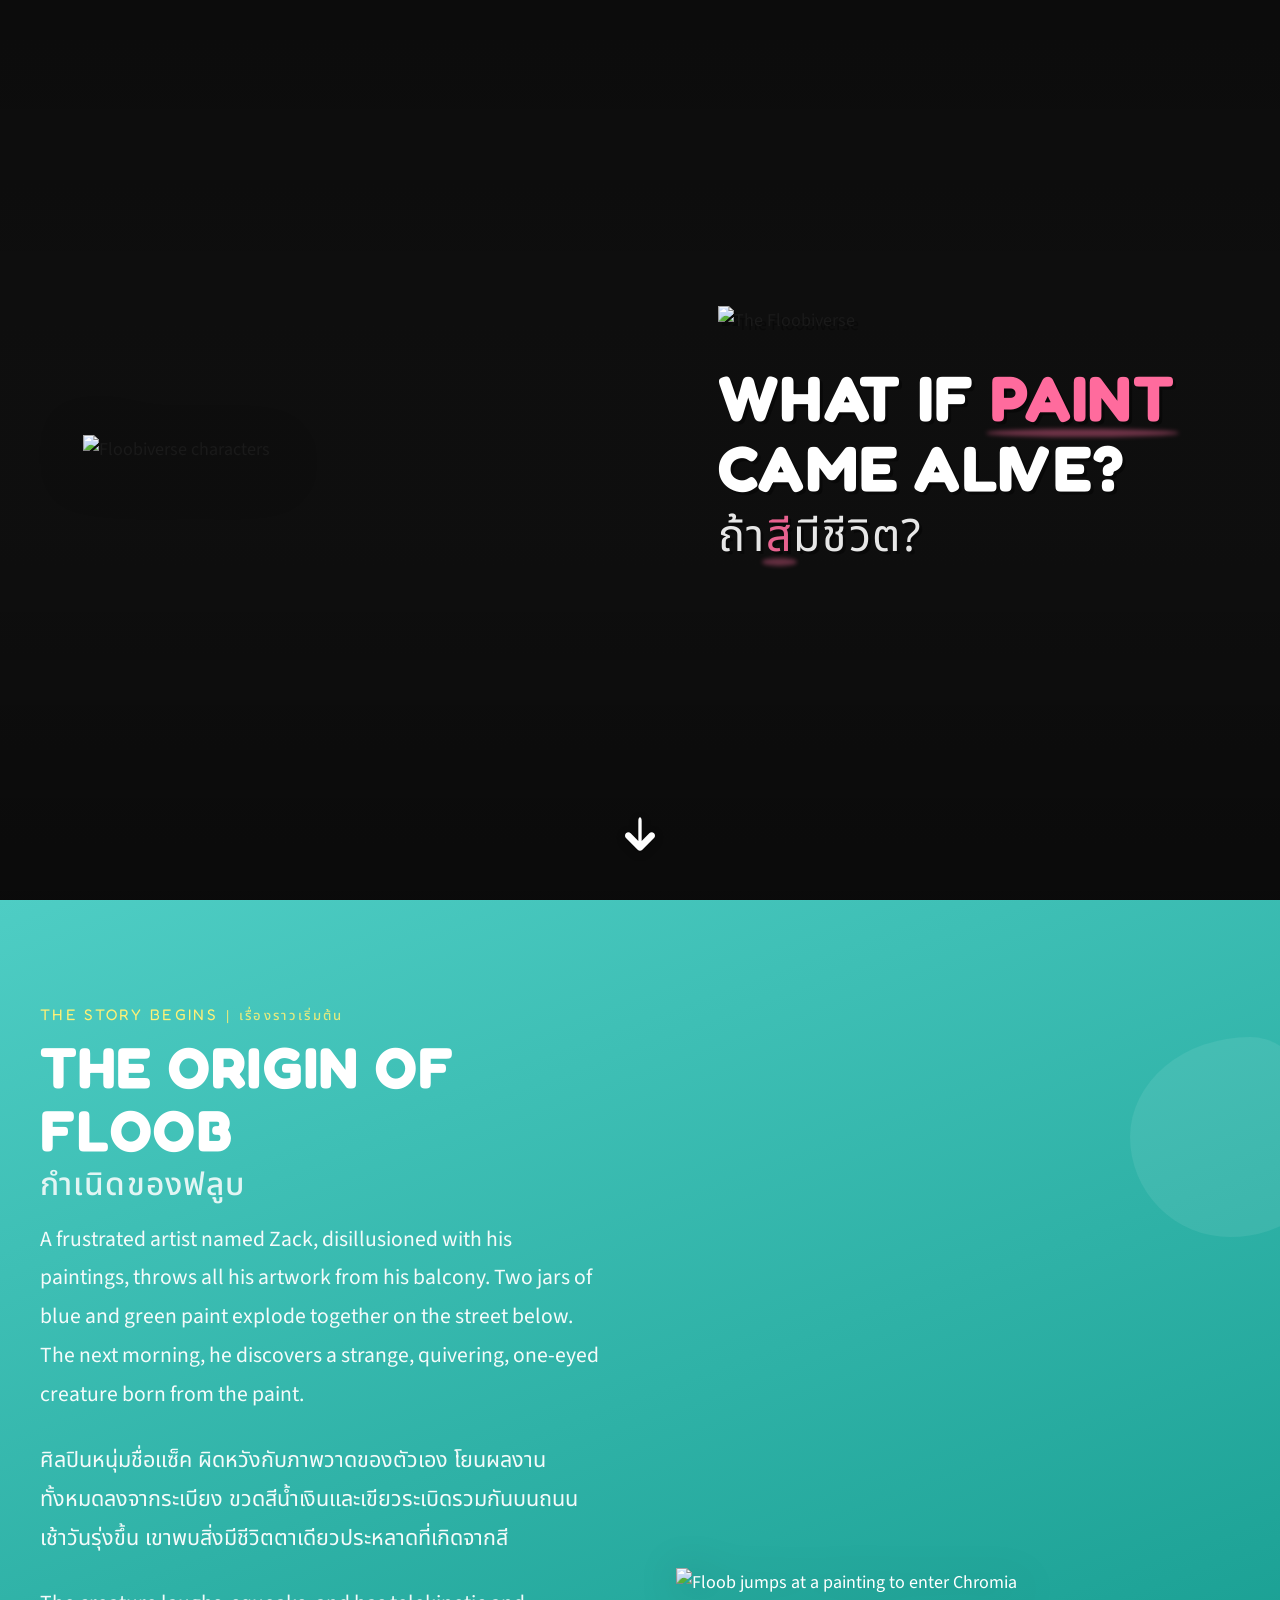
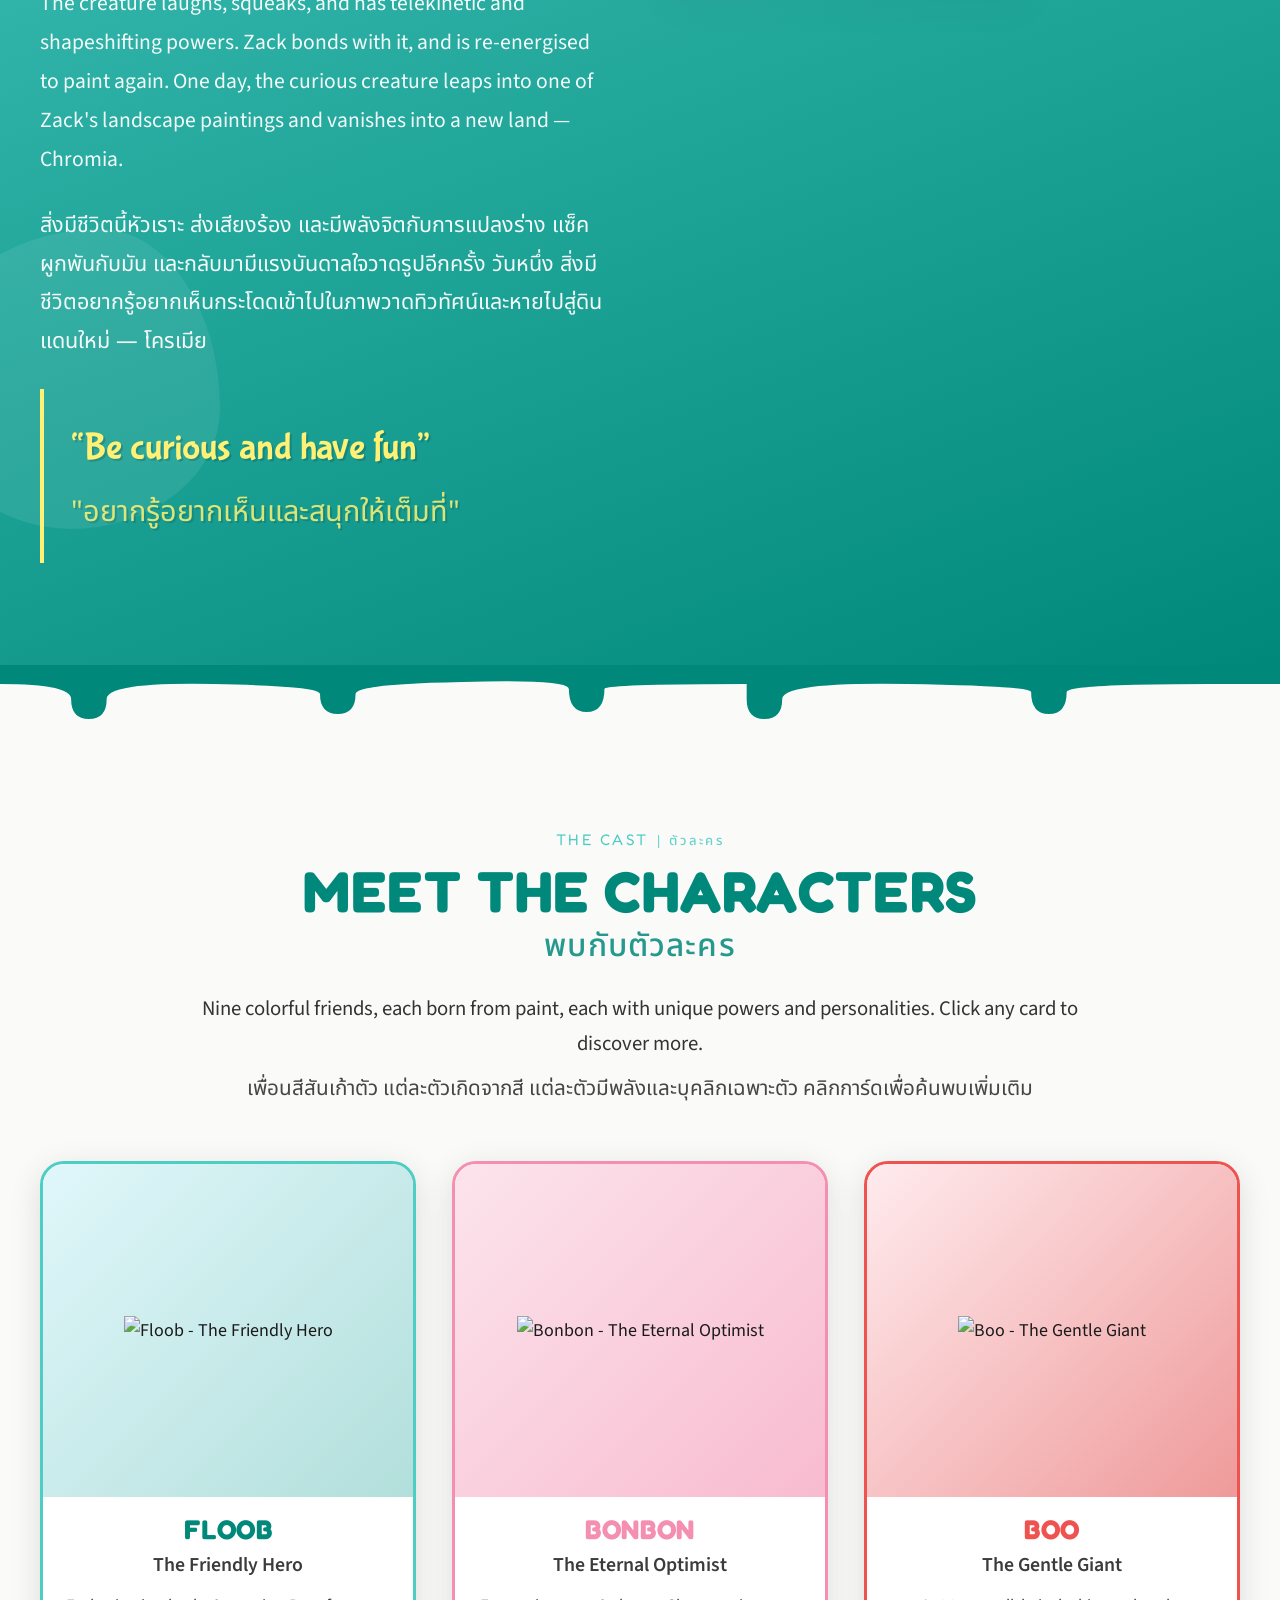
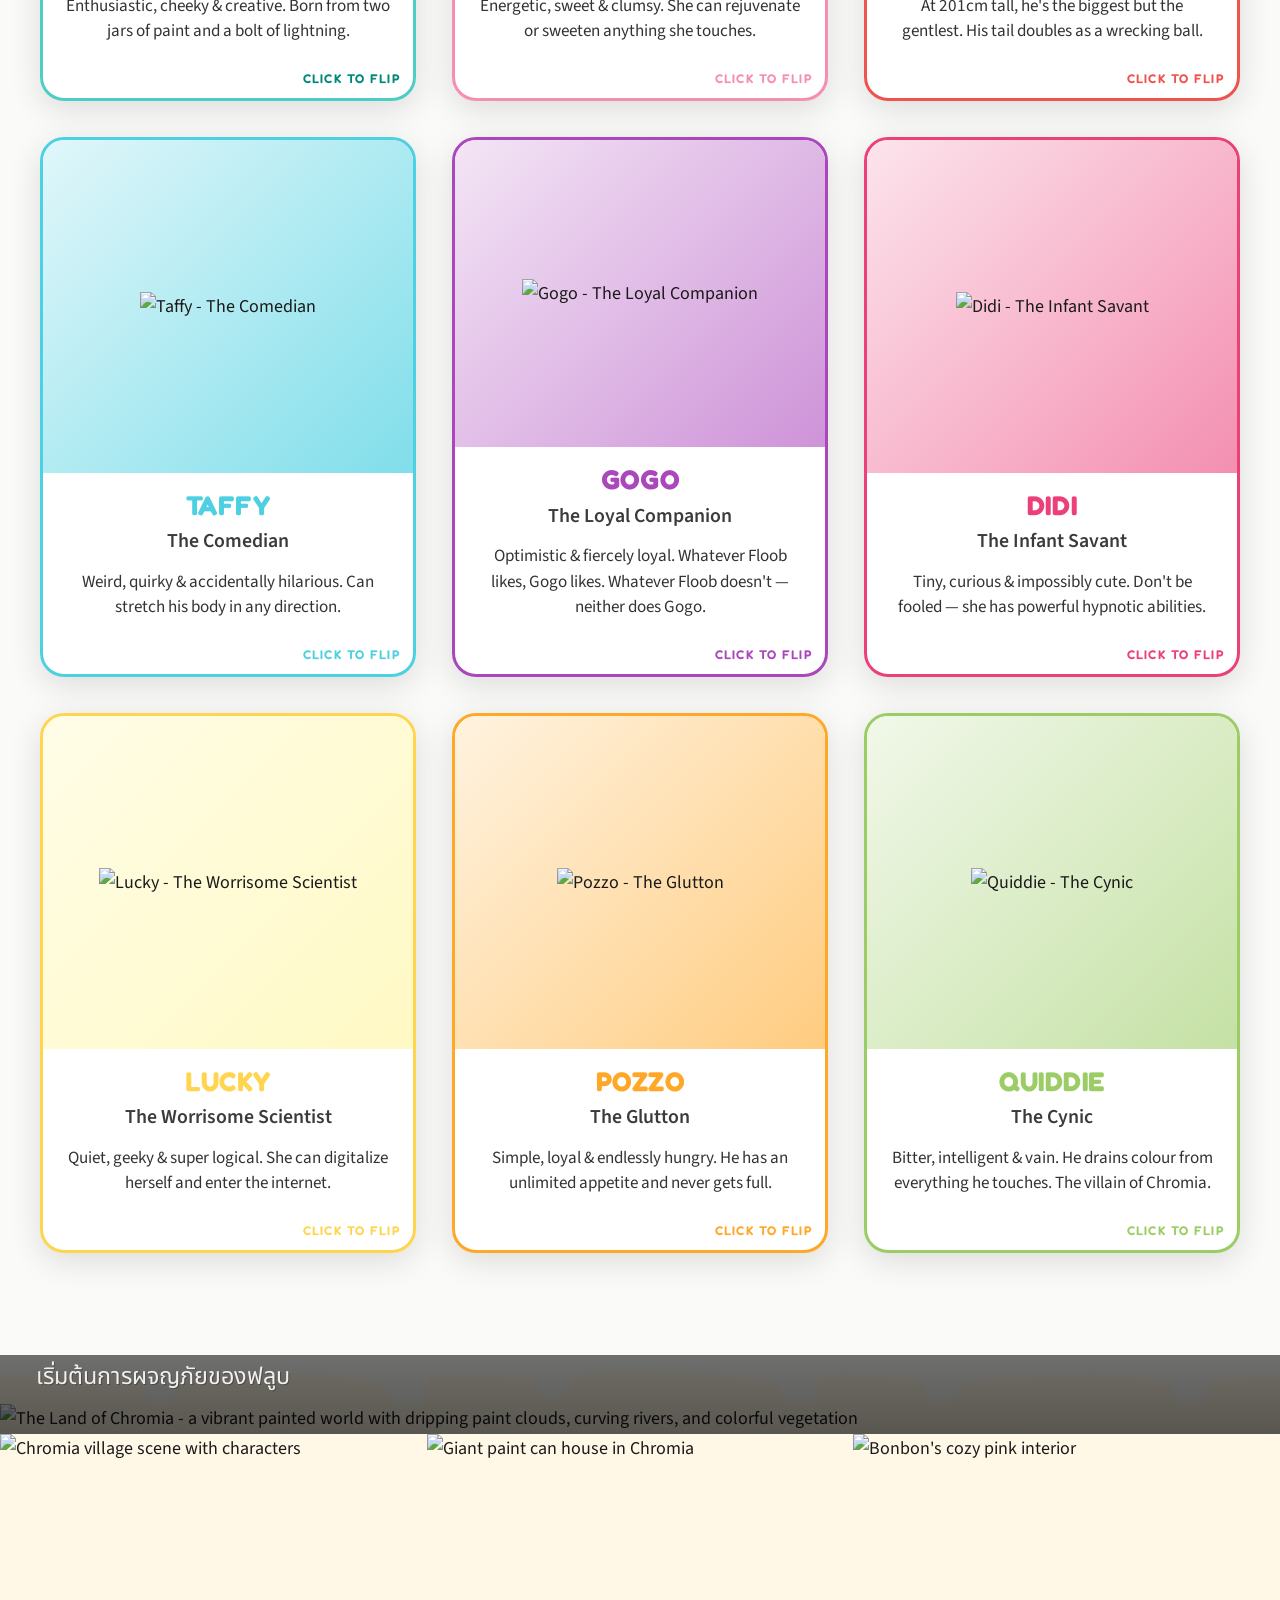
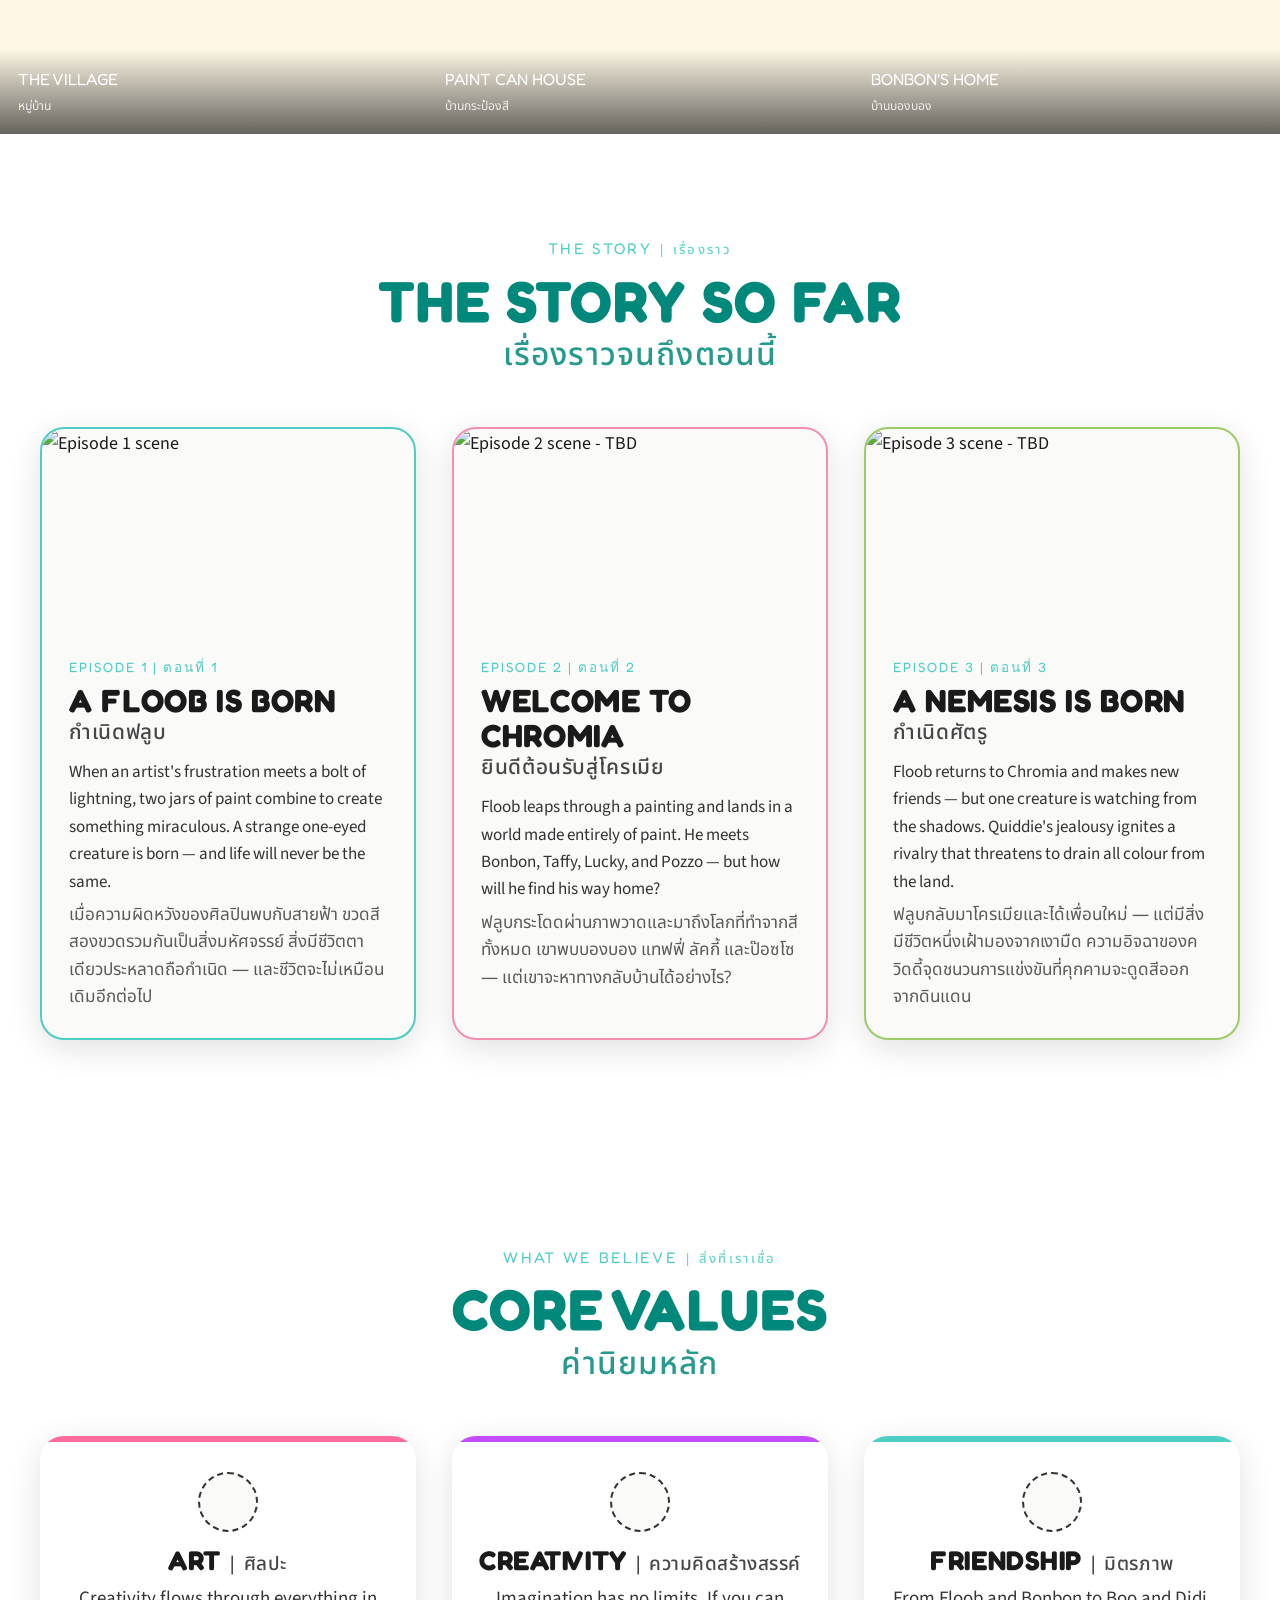
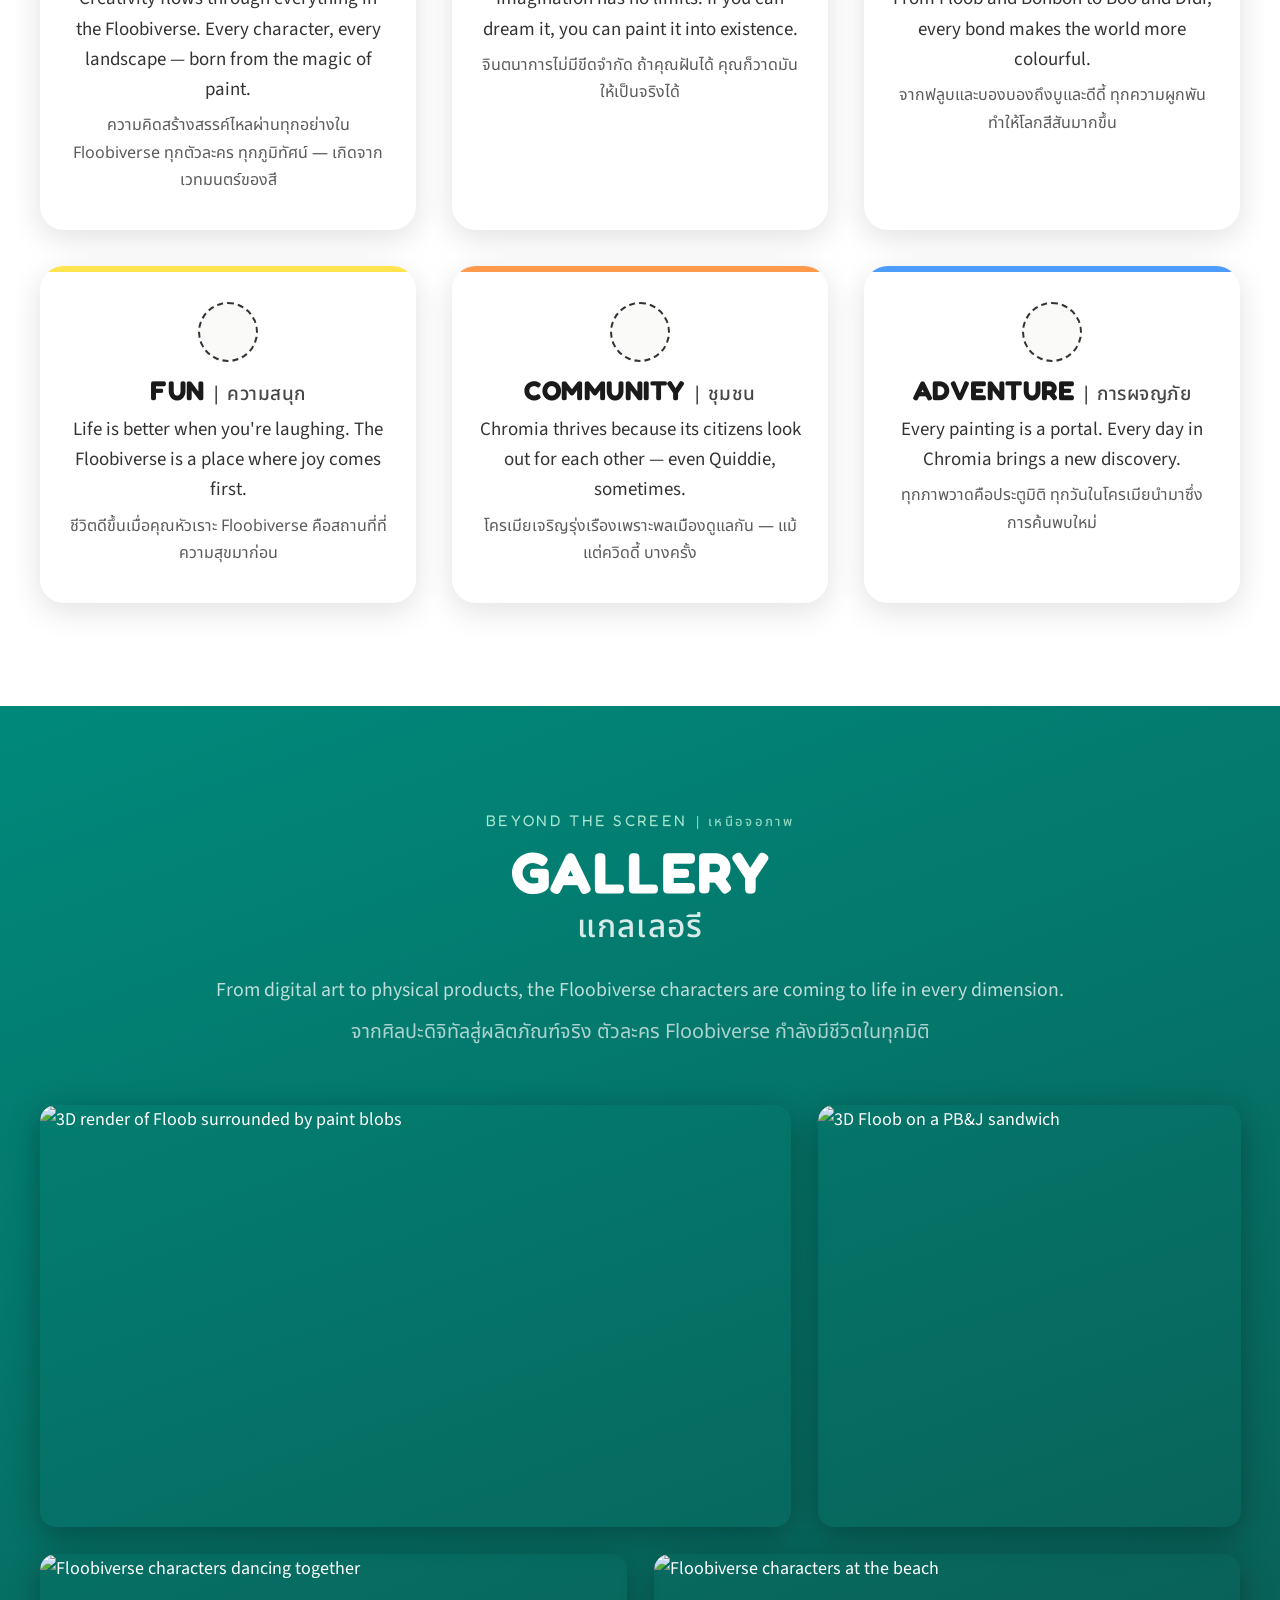
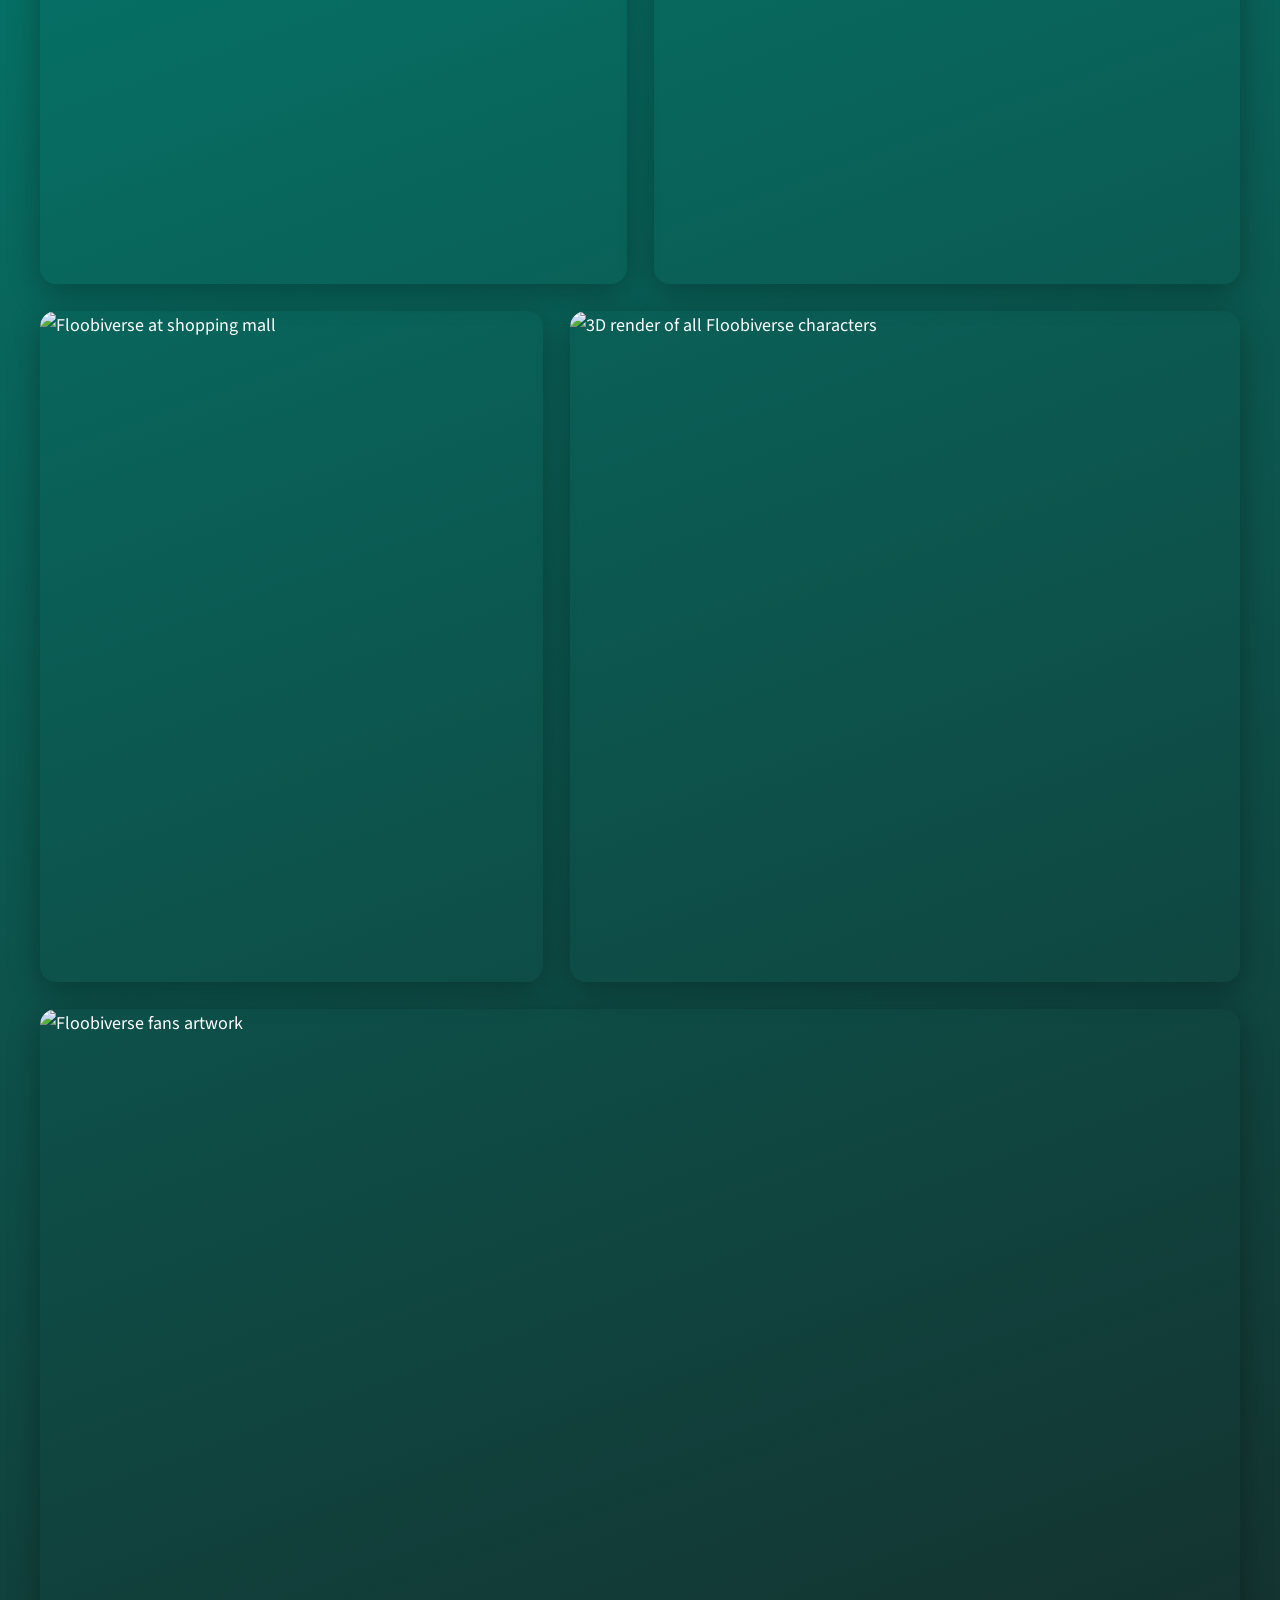
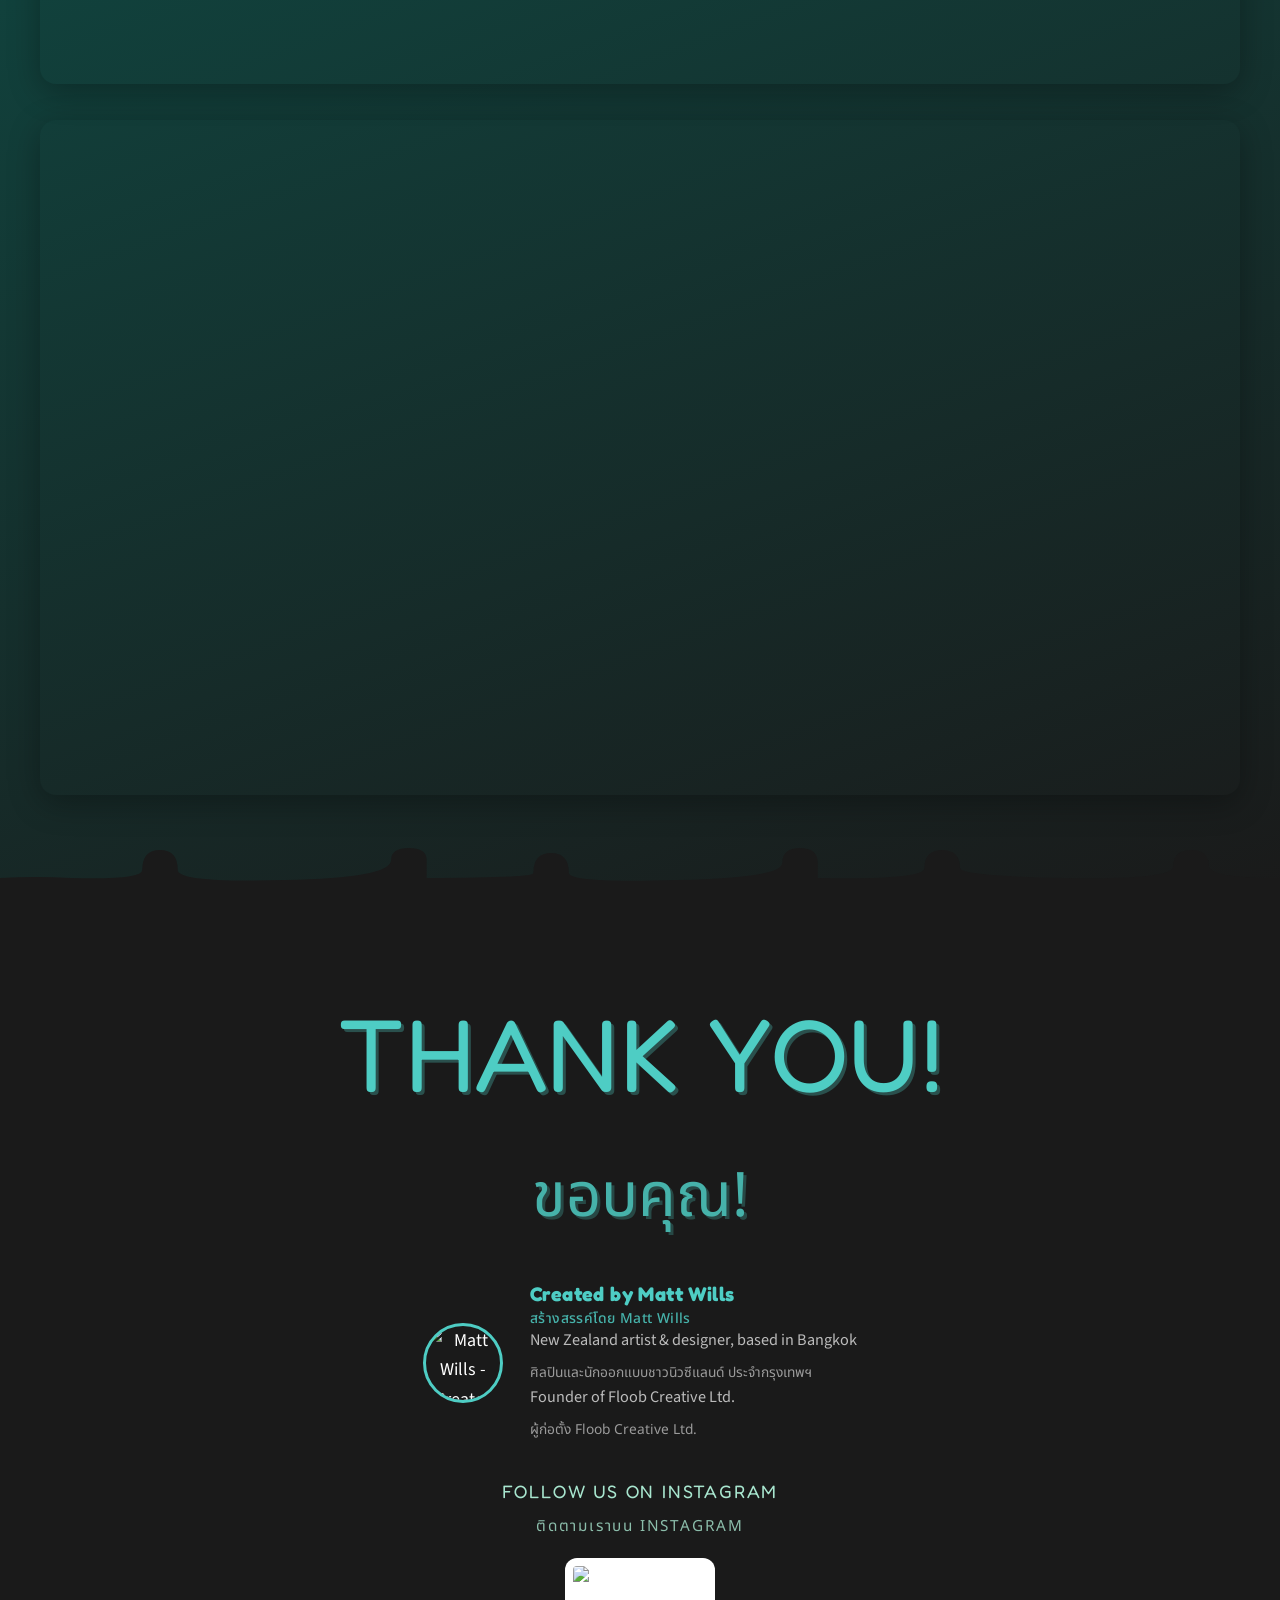
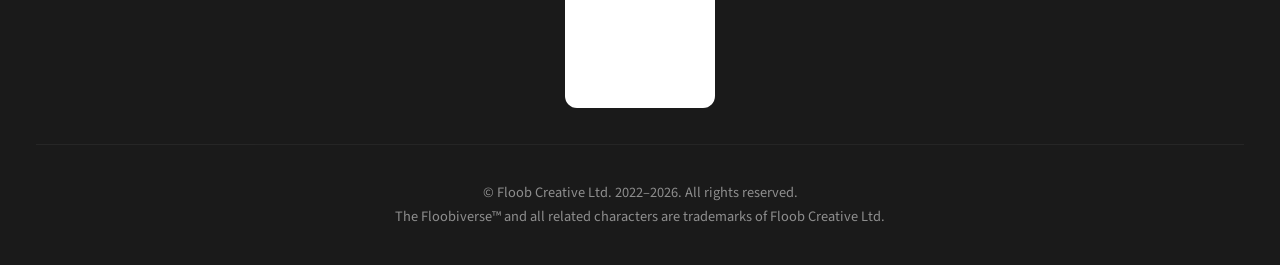
==== index.html @ b2584c86 "Initial commit: Floobiverse bilingual English/Thai version Added Thai translations throughout the si" ====
<!DOCTYPE html>
<html lang="en-TH">
<head>
  <meta charset="UTF-8">
  <meta name="viewport" content="width=device-width, initial-scale=1.0">
  <title>The Floobiverse™ — What If Paint Came Alive? | ถ้าสีมีชีวิต?</title>
  <meta name="description" content="Welcome to The Floobiverse — a colorful world where paint comes alive. Meet Floob and his friends in the Land of Chromia. | ยินดีต้อนรับสู่ Floobiverse — โลกสีสันที่สีมีชีวิต">

  <!-- Preload critical assets -->
  <link rel="preload" as="image" href="assets/images/hero/hero-bg.png">
  <link rel="preload" as="image" href="assets/images/hero/logo.png">

  <!-- Google Fonts -->
  <link rel="preconnect" href="https://fonts.googleapis.com">
  <link rel="preconnect" href="https://fonts.gstatic.com" crossorigin>
  <link href="https://fonts.googleapis.com/css2?family=Bubblegum+Sans&family=Fredoka:wght@400;500;600;700&family=Source+Sans+3:wght@300;400;600;700&family=Noto+Sans+Thai:wght@300;400;500;600;700&display=swap" rel="stylesheet">

  <!-- Stylesheets -->
  <link rel="stylesheet" href="css/style.css">
  <link rel="stylesheet" href="css/animations.css">

  <!-- Favicon (Floob eye) -->
  <link rel="icon" type="image/svg+xml" href="data:image/svg+xml,<svg xmlns='http://www.w3.org/2000/svg' viewBox='0 0 100 100'><circle cx='50' cy='50' r='45' fill='%234ECDC4' stroke='%23000' stroke-width='5'/><circle cx='50' cy='50' r='22' fill='white' stroke='%23000' stroke-width='4'/><circle cx='50' cy='50' r='10' fill='%23000'/><text x='47' y='56' font-size='14' font-weight='bold' fill='white'>c</text></svg>">
</head>
<body>

  <!-- ========== LOADING SCREEN ========== -->
  <div class="loader" id="loader">
    <div class="loader-content">
      <!-- Floob eye SVG animation -->
      <svg class="loader-floob" viewBox="0 0 120 120" xmlns="http://www.w3.org/2000/svg">
        <!-- Floob body blob -->
        <ellipse class="floob-body" cx="60" cy="65" rx="50" ry="45" fill="#4ECDC4" stroke="#000" stroke-width="4"/>
        <!-- Eye white -->
        <circle class="floob-eye-white" cx="60" cy="55" r="28" fill="white" stroke="#000" stroke-width="4"/>
        <!-- Pupil (animated) -->
        <circle class="floob-pupil" cx="60" cy="55" r="12" fill="#000"/>
        <!-- Eye highlight -->
        <text class="floob-highlight" x="55" y="60" font-size="16" font-weight="bold" fill="white">c</text>
        <!-- Smile -->
        <path class="floob-smile" d="M40 80 Q60 95 80 80" fill="none" stroke="#000" stroke-width="4" stroke-linecap="round"/>
      </svg>
      <p class="loader-text">Loading the Floobiverse...<br><span class="thai-text">กำลังโหลด Floobiverse...</span></p>
    </div>
  </div>

  <!-- ========== NAVIGATION ========== -->
  <nav class="nav" aria-label="Main navigation">
    <a href="#hero">
      <img src="new assets/floobiverse-logo@2x.png" alt="The Floobiverse" class="nav-logo">
    </a>
    <ul class="nav-links">
      <li><a href="#origin">Origin</a></li>
      <li><a href="#characters">Characters</a></li>
      <li><a href="#chromia">Chromia</a></li>
      <li><a href="#episodes">Story</a></li>
      <li><a href="#values">Values</a></li>
      <li><a href="#gallery">Gallery</a></li>
    </ul>
    <button class="nav-hamburger" aria-label="Toggle menu">
      <span></span><span></span><span></span>
    </button>
  </nav>

  <!-- ========== SECTION 1: HERO ========== -->
  <!-- B2-4: Two-column hero layout, removed dripping paint SVG -->
  <section id="hero" class="hero">
    <div class="hero-bg" aria-hidden="true"></div>
    <div class="hero-overlay" aria-hidden="true"></div>
    <div class="hero-content">
      <!-- B2: Left column - group character image -->
      <div class="hero-left">
        <img src="new assets/floobiverse-group-pic@2x.png" alt="Floobiverse characters" class="hero-group-img">
      </div>
      <!-- B2: Right column - logo and tagline -->
      <div class="hero-right">
        <!-- B3: Logo PNG from new assets -->
        <img src="new assets/floobiverse-logo@2x.png" alt="The Floobiverse" class="hero-logo">
        <h1 class="hero-tagline">What if <span class="paint-word">paint</span> came alive?<br><span class="thai-tagline">ถ้า<span class="paint-word">สี</span>มีชีวิต?</span></h1>
      </div>
    </div>
    <div class="hero-scroll-indicator" aria-hidden="true">
      <svg viewBox="0 0 24 24" xmlns="http://www.w3.org/2000/svg">
        <path d="M12 2C11.5 2 11 2.19 10.59 2.59L3.59 9.59C2.81 10.37 2.81 11.63 3.59 12.41C4.37 13.19 5.63 13.19 6.41 12.41L11 7.83V20C11 21.1 11.45 22 12 22C12.55 22 13 21.1 13 20V7.83L17.59 12.41C18.37 13.19 19.63 13.19 20.41 12.41C21.19 11.63 21.19 10.37 20.41 9.59L13.41 2.59C13 2.19 12.5 2 12 2Z" transform="rotate(180 12 12)"/>
      </svg>
    </div>
    <!-- B4: REMOVED - Paint Drip Divider was here, now removed per spec -->
  </section>

  <!-- ========== SECTION 2: ORIGIN STORY ========== -->
  <section id="origin" class="origin">
    <div class="blob-decoration blob-animated" aria-hidden="true"></div>
    <div class="blob-decoration blob-animated" aria-hidden="true"></div>

    <div class="origin-content">
      <div class="origin-text reveal">
        <span class="section-label" style="color: var(--lucky-yellow);">The Story Begins <span class="thai-label">| เรื่องราวเริ่มต้น</span></span>
        <h2>The Origin of Floob<br><span class="thai-subtitle">กำเนิดของฟลูบ</span></h2>
        <p>
          A frustrated artist named Zack, disillusioned with his paintings, throws all his artwork from his balcony. Two jars of blue and green paint explode together on the street below. The next morning, he discovers a strange, quivering, one-eyed creature born from the paint.
        </p>
        <p class="thai-text">
          ศิลปินหนุ่มชื่อแซ็ค ผิดหวังกับภาพวาดของตัวเอง โยนผลงานทั้งหมดลงจากระเบียง ขวดสีน้ำเงินและเขียวระเบิดรวมกันบนถนน เช้าวันรุ่งขึ้น เขาพบสิ่งมีชีวิตตาเดียวประหลาดที่เกิดจากสี
        </p>
        <p>
          The creature laughs, squeaks, and has telekinetic and shapeshifting powers. Zack bonds with it, and is re-energised to paint again. One day, the curious creature leaps into one of Zack's landscape paintings and vanishes into a new land &mdash; Chromia.
        </p>
        <p class="thai-text">
          สิ่งมีชีวิตนี้หัวเราะ ส่งเสียงร้อง และมีพลังจิตกับการแปลงร่าง แซ็คผูกพันกับมัน และกลับมามีแรงบันดาลใจวาดรูปอีกครั้ง วันหนึ่ง สิ่งมีชีวิตอยากรู้อยากเห็นกระโดดเข้าไปในภาพวาดทิวทัศน์และหายไปสู่ดินแดนใหม่ — โครเมีย
        </p>
        <div class="origin-quote reveal reveal-delay-2">
          &ldquo;Be curious and have fun&rdquo;<br><span class="thai-quote">"อยากรู้อยากเห็นและสนุกให้เต็มที่"</span>
        </div>
      </div>
      <!-- C5: Replaced easel image with floob-jumps-at-painting PNG -->
      <div class="origin-image reveal reveal-delay-1">
        <img src="new assets/floob-jumps-at-painting.png" alt="Floob jumps at a painting to enter Chromia" loading="lazy">
      </div>
    </div>
  </section>

  <!-- Paint Drip: Teal to White -->
  <svg style="display:block;width:100%;height:60px;margin-top:-1px;" viewBox="0 0 1440 60" preserveAspectRatio="none" xmlns="http://www.w3.org/2000/svg">
    <path d="M0,0 L0,20 Q80,20 80,35 Q80,55 100,55 Q120,55 120,35 Q120,18 240,20 Q360,22 360,30 Q360,50 380,50 Q400,50 400,30 Q400,20 520,18 Q640,15 640,25 Q640,48 660,48 Q680,48 680,25 Q680,20 840,20 L840,35 Q840,55 860,55 Q880,55 880,35 Q880,18 1020,20 Q1160,22 1160,28 Q1160,50 1180,50 Q1200,50 1200,28 Q1200,20 1360,20 Q1400,20 1440,20 L1440,0 Z" fill="#00897B"/>
    <rect x="0" y="0" width="1440" height="1" fill="#00897B"/>
  </svg>

  <!-- ========== SECTION 3: MEET THE CHARACTERS ========== -->
  <section id="characters" class="characters">
    <div class="characters-header reveal">
      <span class="section-label">The Cast <span class="thai-label">| ตัวละคร</span></span>
      <h2>Meet the Characters<br><span class="thai-subtitle">พบกับตัวละคร</span></h2>
      <p>Nine colorful friends, each born from paint, each with unique powers and personalities. Click any card to discover more.</p>
      <p class="thai-text">เพื่อนสีสันเก้าตัว แต่ละตัวเกิดจากสี แต่ละตัวมีพลังและบุคลิกเฉพาะตัว คลิกการ์ดเพื่อค้นพบเพิ่มเติม</p>
    </div>

    <div class="characters-grid">

      <!-- FLOOB - D6: Updated with single character image from new assets -->
      <div class="char-card" data-character="floob">
        <div class="char-card-inner">
          <div class="char-card-front">
            <div class="char-card-img" style="background: linear-gradient(135deg, #e0f7fa 0%, #b2dfdb 100%);">
              <img src="new assets/floob@2x.png" alt="Floob - The Friendly Hero" loading="lazy">
            </div>
            <div class="char-card-info">
              <h3>Floob</h3>
              <div class="char-title">The Friendly Hero</div>
              <div class="char-hook">Enthusiastic, cheeky &amp; creative. Born from two jars of paint and a bolt of lightning.</div>
            </div>
            <span class="char-card-flip-hint">Click to flip</span>
          </div>
          <div class="char-card-back" style="border-color: var(--floob-teal);">
            <h3 style="color: var(--floob-teal-dark);">Floob</h3>
            <div class="char-detail">
              <span class="char-detail-label" style="color: var(--floob-teal-dark);">Powers</span>
              <span class="char-detail-value">Telekinesis, shape &amp; colour shifting, creating blob art</span>
            </div>
            <div class="char-detail">
              <span class="char-detail-label" style="color: var(--floob-teal-dark);">Likes</span>
              <span class="char-detail-value">Painting, dancing, popular culture, PB&amp;J sandwiches</span>
            </div>
            <div class="char-detail">
              <span class="char-detail-label" style="color: var(--floob-teal-dark);">Secret</span>
              <span class="char-detail-value">Conflicted between his love for Zack and wanting to live in Chromia forever</span>
            </div>
            <div class="char-motto accent-text" style="color: var(--floob-teal-dark);">&ldquo;Be curious and have fun&rdquo;</div>
          </div>
        </div>
      </div>

      <!-- BONBON - D6: Updated with single character image from new assets -->
      <div class="char-card" data-character="bonbon">
        <div class="char-card-inner">
          <div class="char-card-front">
            <div class="char-card-img" style="background: linear-gradient(135deg, #fce4ec 0%, #f8bbd0 100%);">
              <img src="new assets/bonbon@2x.png" alt="Bonbon - The Eternal Optimist" loading="lazy">
            </div>
            <div class="char-card-info">
              <h3>Bonbon</h3>
              <div class="char-title">The Eternal Optimist</div>
              <div class="char-hook">Energetic, sweet &amp; clumsy. She can rejuvenate or sweeten anything she touches.</div>
            </div>
            <span class="char-card-flip-hint">Click to flip</span>
          </div>
          <div class="char-card-back" style="border-color: var(--bonbon-pink);">
            <h3 style="color: var(--bonbon-pink);">Bonbon</h3>
            <div class="char-detail">
              <span class="char-detail-label">Powers</span>
              <span class="char-detail-value">Can rejuvenate or sweeten anything</span>
            </div>
            <div class="char-detail">
              <span class="char-detail-label">Likes</span>
              <span class="char-detail-value">Candy and social events</span>
            </div>
            <div class="char-detail">
              <span class="char-detail-label">Secret</span>
              <span class="char-detail-value">Has tooth pain but is afraid of the dentist</span>
            </div>
            <div class="char-motto accent-text" style="color: var(--bonbon-pink);">&ldquo;Keep things sweet&rdquo;</div>
          </div>
        </div>
      </div>

      <!-- BOO - D6: Updated with single character image from new assets -->
      <div class="char-card" data-character="boo">
        <div class="char-card-inner">
          <div class="char-card-front">
            <div class="char-card-img" style="background: linear-gradient(135deg, #ffebee 0%, #ef9a9a 100%);">
              <img src="new assets/boo@2x.png" alt="Boo - The Gentle Giant" loading="lazy">
            </div>
            <div class="char-card-info">
              <h3>Boo</h3>
              <div class="char-title">The Gentle Giant</div>
              <div class="char-hook">At 201cm tall, he's the biggest but the gentlest. His tail doubles as a wrecking ball.</div>
            </div>
            <span class="char-card-flip-hint">Click to flip</span>
          </div>
          <div class="char-card-back" style="border-color: var(--boo-red);">
            <h3 style="color: var(--boo-red);">Boo</h3>
            <div class="char-detail">
              <span class="char-detail-label">Powers</span>
              <span class="char-detail-value">Super strength, tail can be used as a wrecking ball</span>
            </div>
            <div class="char-detail">
              <span class="char-detail-label">Likes</span>
              <span class="char-detail-value">Parties, group songs, playing xylophone</span>
            </div>
            <div class="char-detail">
              <span class="char-detail-label">Secret</span>
              <span class="char-detail-value">Loves to dance but once destroyed a dance party with his tail</span>
            </div>
            <div class="char-motto accent-text" style="color: var(--boo-red);">&ldquo;Can&rsquo;t we all just get along?&rdquo;</div>
          </div>
        </div>
      </div>

      <!-- TAFFY - D6: Updated with single character image from new assets -->
      <div class="char-card" data-character="taffy">
        <div class="char-card-inner">
          <div class="char-card-front">
            <div class="char-card-img" style="background: linear-gradient(135deg, #e0f7fa 0%, #80deea 100%);">
              <img src="new assets/taffy@2x.png" alt="Taffy - The Comedian" loading="lazy">
            </div>
            <div class="char-card-info">
              <h3>Taffy</h3>
              <div class="char-title">The Comedian</div>
              <div class="char-hook">Weird, quirky &amp; accidentally hilarious. Can stretch his body in any direction.</div>
            </div>
            <span class="char-card-flip-hint">Click to flip</span>
          </div>
          <div class="char-card-back" style="border-color: var(--taffy-cyan);">
            <h3 style="color: var(--taffy-cyan);">Taffy</h3>
            <div class="char-detail">
              <span class="char-detail-label">Powers</span>
              <span class="char-detail-value">Elasticity &mdash; can stretch arms and body in any way</span>
            </div>
            <div class="char-detail">
              <span class="char-detail-label">Likes</span>
              <span class="char-detail-value">Taffy, bubblegum, pranks, yodelling</span>
            </div>
            <div class="char-detail">
              <span class="char-detail-label">Secret</span>
              <span class="char-detail-value">Secretly messes with Quiddie using his elastic powers</span>
            </div>
            <div class="char-motto accent-text" style="color: var(--taffy-cyan);">&ldquo;If life gets you down, find something chewy&rdquo;</div>
          </div>
        </div>
      </div>

      <!-- GOGO - D6: Updated with single character image from new assets -->
      <div class="char-card" data-character="gogo">
        <div class="char-card-inner">
          <div class="char-card-front">
            <div class="char-card-img" style="background: linear-gradient(135deg, #f3e5f5 0%, #ce93d8 100%);">
              <img src="new assets/gogo@2x.png" alt="Gogo - The Loyal Companion" loading="lazy">
            </div>
            <div class="char-card-info">
              <h3>Gogo</h3>
              <div class="char-title">The Loyal Companion</div>
              <div class="char-hook">Optimistic &amp; fiercely loyal. Whatever Floob likes, Gogo likes. Whatever Floob doesn't &mdash; neither does Gogo.</div>
            </div>
            <span class="char-card-flip-hint">Click to flip</span>
          </div>
          <div class="char-card-back" style="border-color: var(--gogo-purple);">
            <h3 style="color: var(--gogo-purple);">Gogo</h3>
            <div class="char-detail">
              <span class="char-detail-label">Powers</span>
              <span class="char-detail-value">Super grip strength (hugging characters' legs)</span>
            </div>
            <div class="char-detail">
              <span class="char-detail-label">Likes</span>
              <span class="char-detail-value">Frisbee, red carpet treatment, belly rubs</span>
            </div>
            <div class="char-detail">
              <span class="char-detail-label">Secret</span>
              <span class="char-detail-value">Understands everything people are saying</span>
            </div>
            <div class="char-motto accent-text" style="color: var(--gogo-purple);">&ldquo;I love you, you love me&rdquo;</div>
          </div>
        </div>
      </div>

      <!-- DIDI - D6: Updated with single character image from new assets -->
      <div class="char-card" data-character="didi">
        <div class="char-card-inner">
          <div class="char-card-front">
            <div class="char-card-img" style="background: linear-gradient(135deg, #fce4ec 0%, #f48fb1 100%);">
              <img src="new assets/didi@2x.png" alt="Didi - The Infant Savant" loading="lazy">
            </div>
            <div class="char-card-info">
              <h3>Didi</h3>
              <div class="char-title">The Infant Savant</div>
              <div class="char-hook">Tiny, curious &amp; impossibly cute. Don't be fooled &mdash; she has powerful hypnotic abilities.</div>
            </div>
            <span class="char-card-flip-hint">Click to flip</span>
          </div>
          <div class="char-card-back" style="border-color: var(--didi-hotpink);">
            <h3 style="color: var(--didi-hotpink);">Didi</h3>
            <div class="char-detail">
              <span class="char-detail-label">Powers</span>
              <span class="char-detail-value">Strong hypnotic abilities</span>
            </div>
            <div class="char-detail">
              <span class="char-detail-label">Likes</span>
              <span class="char-detail-value">Hugs, shiny things, loud techno music</span>
            </div>
            <div class="char-detail">
              <span class="char-detail-label">Secret</span>
              <span class="char-detail-value">Jealous of Gogo</span>
            </div>
            <div class="char-motto accent-text" style="color: var(--didi-hotpink);">&ldquo;Adore me!&rdquo;</div>
          </div>
        </div>
      </div>

      <!-- LUCKY - D6: Updated with single character image from new assets -->
      <div class="char-card" data-character="lucky">
        <div class="char-card-inner">
          <div class="char-card-front">
            <div class="char-card-img" style="background: linear-gradient(135deg, #fffde7 0%, #fff9c4 100%);">
              <img src="new assets/lucky@2x.png" alt="Lucky - The Worrisome Scientist" loading="lazy">
            </div>
            <div class="char-card-info">
              <h3>Lucky</h3>
              <div class="char-title">The Worrisome Scientist</div>
              <div class="char-hook">Quiet, geeky &amp; super logical. She can digitalize herself and enter the internet.</div>
            </div>
            <span class="char-card-flip-hint">Click to flip</span>
          </div>
          <div class="char-card-back" style="border-color: var(--lucky-yellow-deep);">
            <h3 style="color: var(--lucky-yellow-deep);">Lucky</h3>
            <div class="char-detail">
              <span class="char-detail-label">Powers</span>
              <span class="char-detail-value">Can digitalize herself and enter the internet world</span>
            </div>
            <div class="char-detail">
              <span class="char-detail-label">Likes</span>
              <span class="char-detail-value">Everything perfectly systematized</span>
            </div>
            <div class="char-detail">
              <span class="char-detail-label">Secret</span>
              <span class="char-detail-value">Plotting how to leave Chromia to become a purely digital being</span>
            </div>
            <div class="char-motto accent-text" style="color: var(--lucky-yellow-deep);">&ldquo;When in doubt, follow the logic&rdquo;</div>
          </div>
        </div>
      </div>

      <!-- POZZO - D6: Updated with single character image from new assets -->
      <div class="char-card" data-character="pozzo">
        <div class="char-card-inner">
          <div class="char-card-front">
            <div class="char-card-img" style="background: linear-gradient(135deg, #fff3e0 0%, #ffcc80 100%);">
              <img src="new assets/pozzo@2x.png" alt="Pozzo - The Glutton" loading="lazy">
            </div>
            <div class="char-card-info">
              <h3>Pozzo</h3>
              <div class="char-title">The Glutton</div>
              <div class="char-hook">Simple, loyal &amp; endlessly hungry. He has an unlimited appetite and never gets full.</div>
            </div>
            <span class="char-card-flip-hint">Click to flip</span>
          </div>
          <div class="char-card-back" style="border-color: var(--pozzo-orange);">
            <h3 style="color: var(--pozzo-orange);">Pozzo</h3>
            <div class="char-detail">
              <span class="char-detail-label">Powers</span>
              <span class="char-detail-value">Unlimited appetite &mdash; never gets full</span>
            </div>
            <div class="char-detail">
              <span class="char-detail-label">Likes</span>
              <span class="char-detail-value">Naps, pancakes, being given clear instructions</span>
            </div>
            <div class="char-detail">
              <span class="char-detail-label">Secret</span>
              <span class="char-detail-value">Once ate his own house</span>
            </div>
            <div class="char-motto accent-text" style="color: var(--pozzo-orange);">&ldquo;Let&rsquo;s eat first&rdquo;</div>
          </div>
        </div>
      </div>

      <!-- QUIDDIE - D6: Updated with single character image from new assets -->
      <div class="char-card" data-character="quiddie">
        <div class="char-card-inner">
          <div class="char-card-front">
            <div class="char-card-img" style="background: linear-gradient(135deg, #f1f8e9 0%, #c5e1a5 100%);">
              <img src="new assets/quiddie.png" alt="Quiddie - The Cynic" loading="lazy">
            </div>
            <div class="char-card-info">
              <h3>Quiddie</h3>
              <div class="char-title">The Cynic</div>
              <div class="char-hook">Bitter, intelligent &amp; vain. He drains colour from everything he touches. The villain of Chromia.</div>
            </div>
            <span class="char-card-flip-hint">Click to flip</span>
          </div>
          <div class="char-card-back" style="border-color: var(--quiddie-green);">
            <h3 style="color: var(--quiddie-green);">Quiddie</h3>
            <div class="char-detail">
              <span class="char-detail-label">Powers</span>
              <span class="char-detail-value">Can suck onto things and drain their energy and colour</span>
            </div>
            <div class="char-detail">
              <span class="char-detail-label">Goal</span>
              <span class="char-detail-value">To make Chromia black and white &mdash; because he sees in black and white</span>
            </div>
            <div class="char-detail">
              <span class="char-detail-label">Secret</span>
              <span class="char-detail-value">Is in love with Bonbon</span>
            </div>
            <div class="char-motto accent-text" style="color: var(--quiddie-green);">&ldquo;Paint it black&rdquo;</div>
          </div>
        </div>
      </div>

    </div>
  </section>

  <!-- ========== SECTION 4: WELCOME TO CHROMIA ========== -->
  <section id="chromia" class="chromia">
    <!-- Paint Drip into Chromia -->
    <svg style="display:block;width:100%;height:50px;margin-bottom:-1px;" viewBox="0 0 1440 50" preserveAspectRatio="none" xmlns="http://www.w3.org/2000/svg">
      <path d="M0,0 L1440,0 L1440,20 Q1360,20 1360,32 Q1360,48 1340,48 Q1320,48 1320,32 Q1320,18 1200,20 Q1080,22 1080,30 Q1080,48 1060,48 Q1040,48 1040,30 Q1040,18 920,20 L920,35 Q920,50 900,50 Q880,50 880,35 Q880,20 760,18 Q640,15 640,25 Q640,45 620,45 Q600,45 600,25 Q600,20 480,20 L480,38 Q480,50 460,50 Q440,50 440,38 Q440,20 320,18 Q200,15 200,28 Q200,48 180,48 Q160,48 160,28 Q160,18 80,20 Q40,22 0,20 L0,0 Z" fill="#FAFAF8"/>
    </svg>

    <div class="chromia-panorama">
      <img src="assets/images/world/chromia-panorama.png" alt="The Land of Chromia - a vibrant painted world with dripping paint clouds, curving rivers, and colorful vegetation" loading="lazy">
      <div class="chromia-text-overlay reveal">
        <span class="section-label" style="color: var(--lucky-yellow);">Explore the World <span class="thai-label">| สำรวจโลก</span></span>
        <h2>Welcome to Chromia<br><span class="thai-subtitle">ยินดีต้อนรับสู่โครเมีย</span></h2>
        <p>A dazzling land where everything is made of paint. Dripping clouds hang in the sky, trees bloom in impossible colours, and paint-can houses dot the landscape. This is where Floob's adventure truly begins.</p>
        <p class="thai-text">ดินแดนมหัศจรรย์ที่ทุกอย่างทำจากสี เมฆหยดสีลอยอยู่บนฟ้า ต้นไม้ออกดอกสีที่เป็นไปไม่ได้ และบ้านกระป๋องสีกระจายอยู่ทั่วภูมิทัศน์ ที่นี่คือจุดเริ่มต้นการผจญภัยของฟลูบ</p>
      </div>
    </div>

    <div class="chromia-scenes">
      <div class="chromia-scene">
        <img src="assets/images/world/chromia-village.png" alt="Chromia village scene with characters" loading="lazy">
        <div class="chromia-scene-label">The Village<br><span class="thai-small">หมู่บ้าน</span></div>
      </div>
      <div class="chromia-scene">
        <img src="assets/images/world/chromia-paintcan.png" alt="Giant paint can house in Chromia" loading="lazy">
        <div class="chromia-scene-label">Paint Can House<br><span class="thai-small">บ้านกระป๋องสี</span></div>
      </div>
      <div class="chromia-scene">
        <img src="assets/images/world/bonbon-house.png" alt="Bonbon's cozy pink interior" loading="lazy">
        <div class="chromia-scene-label">Bonbon's Home<br><span class="thai-small">บ้านบองบอง</span></div>
      </div>
    </div>
  </section>

  <!-- ========== SECTION 5: EPISODE TEASERS ========== -->
  <section id="episodes" class="episodes">
    <div class="episodes-header reveal">
      <span class="section-label">The Story <span class="thai-label">| เรื่องราว</span></span>
      <h2>The Story So Far<br><span class="thai-subtitle">เรื่องราวจนถึงตอนนี้</span></h2>
    </div>

    <div class="episodes-grid">
      <div class="episode-card">
        <div class="episode-card-img">
          <img src="assets/images/world/chromia-panorama.png" alt="Episode 1 scene" loading="lazy">
        </div>
        <div class="episode-card-body">
          <div class="episode-number">Episode 1 | ตอนที่ 1</div>
          <h3>A Floob is Born<br><span class="thai-episode-title">กำเนิดฟลูบ</span></h3>
          <p>When an artist's frustration meets a bolt of lightning, two jars of paint combine to create something miraculous. A strange one-eyed creature is born &mdash; and life will never be the same.</p>
          <p class="thai-text-small">เมื่อความผิดหวังของศิลปินพบกับสายฟ้า ขวดสีสองขวดรวมกันเป็นสิ่งมหัศจรรย์ สิ่งมีชีวิตตาเดียวประหลาดถือกำเนิด — และชีวิตจะไม่เหมือนเดิมอีกต่อไป</p>
        </div>
      </div>

      <!-- F11: Episode 2 image TBD -->
      <div class="episode-card">
        <div class="episode-card-img">
          <!-- TODO: Replace with final Episode 2 artwork when available -->
          <img src="assets/images/world/chromia-village.png" alt="Episode 2 scene - TBD" loading="lazy">
        </div>
        <div class="episode-card-body">
          <div class="episode-number">Episode 2 | ตอนที่ 2</div>
          <h3>Welcome to Chromia<br><span class="thai-episode-title">ยินดีต้อนรับสู่โครเมีย</span></h3>
          <p>Floob leaps through a painting and lands in a world made entirely of paint. He meets Bonbon, Taffy, Lucky, and Pozzo &mdash; but how will he find his way home?</p>
          <p class="thai-text-small">ฟลูบกระโดดผ่านภาพวาดและมาถึงโลกที่ทำจากสีทั้งหมด เขาพบบองบอง แทฟฟี่ ลัคกี้ และป๊อซโซ — แต่เขาจะหาทางกลับบ้านได้อย่างไร?</p>
        </div>
      </div>

      <!-- F11: Episode 3 image TBD -->
      <div class="episode-card">
        <div class="episode-card-img">
          <!-- TODO: Replace with final Episode 3 artwork when available -->
          <img src="assets/images/world/chromia-paintcan.png" alt="Episode 3 scene - TBD" loading="lazy">
        </div>
        <div class="episode-card-body">
          <div class="episode-number">Episode 3 | ตอนที่ 3</div>
          <h3>A Nemesis is Born<br><span class="thai-episode-title">กำเนิดศัตรู</span></h3>
          <p>Floob returns to Chromia and makes new friends &mdash; but one creature is watching from the shadows. Quiddie's jealousy ignites a rivalry that threatens to drain all colour from the land.</p>
          <p class="thai-text-small">ฟลูบกลับมาโครเมียและได้เพื่อนใหม่ — แต่มีสิ่งมีชีวิตหนึ่งเฝ้ามองจากเงามืด ความอิจฉาของควิดดี้จุดชนวนการแข่งขันที่คุกคามจะดูดสีออกจากดินแดน</p>
        </div>
      </div>
    </div>
  </section>

  <!-- ========== SECTION 6: BRAND VALUES ========== -->
  <section id="values" class="values">
    <div class="values-overlay" aria-hidden="true"></div>
    <div class="values-content">
      <div class="values-header reveal">
        <span class="section-label">What We Believe <span class="thai-label">| สิ่งที่เราเชื่อ</span></span>
        <h2>Core Values<br><span class="thai-subtitle">ค่านิยมหลัก</span></h2>
      </div>

      <!-- G12: Placeholder icons until final icon assets are provided -->
      <div class="values-grid">
        <div class="value-item">
          <span class="value-icon placeholder-icon" aria-label="Art icon placeholder"></span>
          <h3>Art <span class="thai-value-title">| ศิลปะ</span></h3>
          <p>Creativity flows through everything in the Floobiverse. Every character, every landscape &mdash; born from the magic of paint.<br><span class="thai-text-small">ความคิดสร้างสรรค์ไหลผ่านทุกอย่างใน Floobiverse ทุกตัวละคร ทุกภูมิทัศน์ — เกิดจากเวทมนตร์ของสี</span></p>
        </div>
        <div class="value-item">
          <span class="value-icon placeholder-icon" aria-label="Creativity icon placeholder"></span>
          <h3>Creativity <span class="thai-value-title">| ความคิดสร้างสรรค์</span></h3>
          <p>Imagination has no limits. If you can dream it, you can paint it into existence.<br><span class="thai-text-small">จินตนาการไม่มีขีดจำกัด ถ้าคุณฝันได้ คุณก็วาดมันให้เป็นจริงได้</span></p>
        </div>
        <div class="value-item">
          <span class="value-icon placeholder-icon" aria-label="Friendship icon placeholder"></span>
          <h3>Friendship <span class="thai-value-title">| มิตรภาพ</span></h3>
          <p>From Floob and Bonbon to Boo and Didi, every bond makes the world more colourful.<br><span class="thai-text-small">จากฟลูบและบองบองถึงบูและดีดี้ ทุกความผูกพันทำให้โลกสีสันมากขึ้น</span></p>
        </div>
        <div class="value-item">
          <span class="value-icon placeholder-icon" aria-label="Fun icon placeholder"></span>
          <h3>Fun <span class="thai-value-title">| ความสนุก</span></h3>
          <p>Life is better when you're laughing. The Floobiverse is a place where joy comes first.<br><span class="thai-text-small">ชีวิตดีขึ้นเมื่อคุณหัวเราะ Floobiverse คือสถานที่ที่ความสุขมาก่อน</span></p>
        </div>
        <div class="value-item">
          <span class="value-icon placeholder-icon" aria-label="Community icon placeholder"></span>
          <h3>Community <span class="thai-value-title">| ชุมชน</span></h3>
          <p>Chromia thrives because its citizens look out for each other &mdash; even Quiddie, sometimes.<br><span class="thai-text-small">โครเมียเจริญรุ่งเรืองเพราะพลเมืองดูแลกัน — แม้แต่ควิดดี้ บางครั้ง</span></p>
        </div>
        <div class="value-item">
          <span class="value-icon placeholder-icon" aria-label="Adventure icon placeholder"></span>
          <h3>Adventure <span class="thai-value-title">| การผจญภัย</span></h3>
          <p>Every painting is a portal. Every day in Chromia brings a new discovery.<br><span class="thai-text-small">ทุกภาพวาดคือประตูมิติ ทุกวันในโครเมียนำมาซึ่งการค้นพบใหม่</span></p>
        </div>
      </div>
    </div>
  </section>

  <!-- ========== SECTION 7: GALLERY ========== -->
  <!-- H14: Retitled from "The Floobiverse in 3D" to "Gallery" -->
  <section id="gallery" class="gallery">
    <div class="gallery-header reveal">
      <span class="section-label" style="color: var(--floob-teal-light);">Beyond the Screen <span class="thai-label">| เหนือจอภาพ</span></span>
      <h2>Gallery<br><span class="thai-subtitle">แกลเลอรี</span></h2>
      <p>From digital art to physical products, the Floobiverse characters are coming to life in every dimension.</p>
      <p class="thai-text">จากศิลปะดิจิทัลสู่ผลิตภัณฑ์จริง ตัวละคร Floobiverse กำลังมีชีวิตในทุกมิติ</p>
    </div>

    <!-- BENTO GALLERY - Images displayed in their natural proportions -->
    <div class="gallery-new-layout">
      <!-- Row 1: 3D Floob (16:9 wide) + Floob Sandwich (1:1 square) -->
      <div class="gallery-row-3d">
        <div class="gallery-item">
          <img src="assets/images/3d/floob-3d.png" alt="3D render of Floob surrounded by paint blobs" loading="lazy">
        </div>
        <div class="gallery-item">
          <img src="assets/images/3d/floob-sandwich.png" alt="3D Floob on a PB&J sandwich" loading="lazy">
        </div>
      </div>

      <!-- Row 2: Two 16:9 character scenes -->
      <div class="gallery-row-wide">
        <div class="gallery-item">
          <img src="new assets/floobiverse characters dancing.jpg" alt="Floobiverse characters dancing together" loading="lazy">
        </div>
        <div class="gallery-item">
          <img src="new assets/floobiverse characters at beach.jpg" alt="Floobiverse characters at the beach" loading="lazy">
        </div>
      </div>

      <!-- Row 3: Portrait shopping mall (3:4) + Square group 3D (1:1) -->
      <div class="gallery-row-mixed">
        <div class="gallery-item">
          <img src="assets/images/events/shopping-center.png" alt="Floobiverse at shopping mall" loading="lazy">
        </div>
        <div class="gallery-item">
          <img src="assets/images/3d/group-3d.png" alt="3D render of all Floobiverse characters" loading="lazy">
        </div>
      </div>

      <!-- Row 4: Full-width 16:9 fans collage -->
      <div class="gallery-row-full">
        <div class="gallery-item">
          <img src="new assets/floob fans.001.jpeg" alt="Floobiverse fans artwork" loading="lazy">
        </div>
      </div>

      <!-- YouTube embed -->
      <div class="gallery-video-container">
        <iframe
          src="https://www.youtube.com/embed/jREfzFF4vfA"
          title="The Floobiverse - Official Video"
          frameborder="0"
          allow="accelerometer; autoplay; clipboard-write; encrypted-media; gyroscope; picture-in-picture; web-share"
          allowfullscreen
          loading="lazy">
        </iframe>
      </div>
    </div>
  </section>

  <!-- ========== SECTION 8: FOOTER ========== -->
  <footer class="footer">
    <!-- Paint Drip into Footer -->
    <svg style="position:absolute;top:-49px;left:0;width:100%;height:50px;" viewBox="0 0 1440 50" preserveAspectRatio="none" xmlns="http://www.w3.org/2000/svg">
      <path d="M0,50 L1440,50 L1440,30 Q1360,30 1360,18 Q1360,2 1340,2 Q1320,2 1320,18 Q1320,32 1200,30 Q1080,28 1080,20 Q1080,2 1060,2 Q1040,2 1040,20 Q1040,32 920,30 L920,15 Q920,0 900,0 Q880,0 880,15 Q880,30 760,32 Q640,35 640,25 Q640,5 620,5 Q600,5 600,25 Q600,30 480,30 L480,12 Q480,0 460,0 Q440,0 440,12 Q440,30 320,32 Q200,35 200,22 Q200,2 180,2 Q160,2 160,22 Q160,32 80,30 Q40,28 0,30 L0,50 Z" fill="#1A1A1A"/>
    </svg>

    <div class="footer-thankyou reveal">Thank You!<br><span class="thai-thankyou">ขอบคุณ!</span></div>

    <div class="footer-creator reveal reveal-delay-1">
      <img src="assets/images/brand/creator-matt.png" alt="Matt Wills - Creator of The Floobiverse" class="footer-creator-photo" loading="lazy">
      <div class="footer-creator-info">
        <h3>Created by Matt Wills<br><span class="thai-creator">สร้างสรรค์โดย Matt Wills</span></h3>
        <p>New Zealand artist &amp; designer, based in Bangkok<br><span class="thai-text-small">ศิลปินและนักออกแบบชาวนิวซีแลนด์ ประจำกรุงเทพฯ</span></p>
        <p>Founder of Floob Creative Ltd.<br><span class="thai-text-small">ผู้ก่อตั้ง Floob Creative Ltd.</span></p>
      </div>
    </div>

    <!-- Instagram QR Code -->
    <div class="footer-instagram reveal reveal-delay-2">
      <p class="footer-instagram-label">Follow us on Instagram<br><span class="thai-text-small">ติดตามเราบน Instagram</span></p>
      <img src="assets/images/social/instagram-qr.png" alt="Scan to follow The Floobiverse on Instagram" class="footer-qr" loading="lazy">
    </div>

    <div class="footer-copyright">
      <p>&copy; Floob Creative Ltd. 2022&ndash;2026. All rights reserved.</p>
      <p>The Floobiverse&trade; and all related characters are trademarks of Floob Creative Ltd.</p>
    </div>
  </footer>

  <!-- Scripts -->
  <script src="js/main.js"></script>
</body>
</html>
---- css/style.css ----
/* ============================================
   THE FLOOBIVERSE - Brand Design System
   Based on Floobiverse™ Styleguide 2022
   ============================================ */

/* --- CSS Custom Properties (Brand Colors) --- */
:root {
  /* Primary - Floob Teal Family */
  --floob-teal: #4ECDC4;
  --floob-teal-light: #A8E6CF;
  --floob-teal-lighter: #D4F5ED;
  --floob-teal-dark: #00897B;
  --floob-teal-darker: #00695C;

  /* Secondary - Character Colors */
  --bonbon-pink: #F48FB1;
  --bonbon-pink-light: #F8BBD0;
  --boo-red: #EF5350;
  --boo-red-light: #EF9A9A;
  --didi-hotpink: #EC407A;
  --gogo-purple: #AB47BC;
  --gogo-purple-light: #CE93D8;
  --lucky-yellow: #FFF176;
  --lucky-yellow-deep: #FFD54F;
  --pozzo-orange: #FFA726;
  --pozzo-orange-light: #FFCC80;
  --quiddie-green: #9CCC65;
  --quiddie-green-light: #C5E1A5;
  --taffy-cyan: #4DD0E1;
  --taffy-cyan-light: #80DEEA;

  /* Neutrals */
  --white: #FFFFFF;
  --off-white: #FAFAF8;
  --cream: #FFF8E7;
  --dark: #1A1A1A;
  --dark-soft: #333333;
  --warm-sand: #D4A056;
  --warm-sand-light: #E8C98A;

  /* Paint Splat Colors */
  --splat-pink: #FF6B9D;
  --splat-purple: #C44DFF;
  --splat-blue: #4D9DFF;
  --splat-green: #6BFF6B;
  --splat-yellow: #FFE44D;
  --splat-orange: #FF9A4D;
  --splat-red: #FF4D6B;
  --splat-teal: #4DFFD4;

  /* Typography */
  --font-display: 'Fredoka', sans-serif;
  --font-body: 'Source Sans 3', sans-serif;
  --font-accent: 'Bubblegum Sans', cursive;
  --font-thai: 'Noto Sans Thai', sans-serif;

  /* Spacing */
  --section-padding: clamp(60px, 8vw, 120px);
  --content-max: 1200px;
  --content-narrow: 900px;

  /* Shadows */
  --shadow-card: 0 8px 32px rgba(0, 0, 0, 0.12);
  --shadow-card-hover: 0 16px 48px rgba(0, 0, 0, 0.18);
  --shadow-text: 2px 2px 0px rgba(0, 0, 0, 0.15);

  /* Borders - matching the thick cartoon outline style */
  --outline-thick: 3px solid var(--dark);
  --outline-medium: 2px solid var(--dark);
  --border-radius-blob: 60% 40% 50% 50% / 50% 60% 40% 50%;
  --border-radius-card: 24px;
}

/* --- LOADER (Floob-themed) --- */
.loader {
  position: fixed;
  inset: 0;
  z-index: 9999;
  background: linear-gradient(135deg, var(--floob-teal) 0%, var(--floob-teal-dark) 100%);
  display: flex;
  align-items: center;
  justify-content: center;
  transition: opacity 0.5s ease, visibility 0.5s ease;
}

.loader.hidden {
  opacity: 0;
  visibility: hidden;
  pointer-events: none;
}

.loader-content {
  text-align: center;
}

.loader-floob {
  width: 120px;
  height: 120px;
  animation: loaderBounce 0.8s ease-in-out infinite;
}

.floob-body {
  transform-origin: center;
  animation: floobSquish 0.8s ease-in-out infinite;
}

.floob-pupil {
  animation: eyeLook 2s ease-in-out infinite;
}

.loader-text {
  font-family: var(--font-display);
  font-size: 1.2rem;
  color: white;
  margin-top: 1.5rem;
  text-transform: uppercase;
  letter-spacing: 0.1em;
  animation: textPulse 1.5s ease-in-out infinite;
}

@keyframes loaderBounce {
  0%, 100% { transform: translateY(0); }
  50% { transform: translateY(-15px); }
}

@keyframes floobSquish {
  0%, 100% {
    rx: 50;
    ry: 45;
  }
  50% {
    rx: 55;
    ry: 40;
  }
}

@keyframes eyeLook {
  0%, 100% { cx: 60; }
  25% { cx: 55; }
  75% { cx: 65; }
}

@keyframes textPulse {
  0%, 100% { opacity: 1; }
  50% { opacity: 0.6; }
}

/* --- Reset & Base --- */
*, *::before, *::after {
  box-sizing: border-box;
  margin: 0;
  padding: 0;
}

html {
  scroll-behavior: smooth;
  font-size: 18px; /* A1: Increased from 16px to 18px for better readability */
  -webkit-font-smoothing: antialiased;
  -moz-osx-font-smoothing: grayscale;
}

body {
  font-family: var(--font-body);
  color: var(--dark);
  background: var(--off-white);
  line-height: 1.65; /* Slightly increased line-height for readability */
  overflow-x: hidden;
}

img {
  max-width: 100%;
  height: auto;
  display: block;
}

a {
  color: var(--floob-teal-dark);
  text-decoration: none;
}

/* --- Typography --- */
h1, h2, h3, h4 {
  font-family: var(--font-display);
  font-weight: 700;
  line-height: 1.1;
  text-transform: uppercase;
  letter-spacing: 0.02em;
}

h1 {
  font-size: clamp(2.5rem, 6vw, 5rem);
  color: var(--white);
  text-shadow: 3px 3px 0px rgba(0, 0, 0, 0.2);
}

h2 {
  font-size: clamp(2rem, 4.5vw, 3.5rem);
  margin-bottom: 0.5em;
}

h3 {
  font-size: clamp(1.2rem, 2.5vw, 1.8rem);
}

.accent-text {
  font-family: var(--font-accent);
  font-weight: 400;
}

.section-label {
  font-family: var(--font-display);
  font-size: clamp(0.8rem, 1.2vw, 1rem);
  text-transform: uppercase;
  letter-spacing: 0.15em;
  color: var(--floob-teal);
  margin-bottom: 0.5em;
  display: block;
}

/* --- Teal Header Bar (core brand element) --- */
.teal-bar {
  background: linear-gradient(135deg, var(--floob-teal) 0%, var(--floob-teal-dark) 100%);
  position: relative;
  padding-top: 1rem;
}

.teal-bar::after {
  content: '';
  position: absolute;
  bottom: -30px;
  left: 0;
  width: 100%;
  height: 30px;
  background: linear-gradient(135deg, var(--floob-teal) 0%, var(--floob-teal-dark) 100%);
  clip-path: url(#drip-clip);
}

/* --- Navigation --- */
.nav {
  position: fixed;
  top: 0;
  left: 0;
  right: 0;
  z-index: 1000;
  padding: 0.75rem 2rem;
  display: flex;
  align-items: center;
  justify-content: space-between;
  background: rgba(78, 205, 196, 0.95);
  backdrop-filter: blur(12px);
  -webkit-backdrop-filter: blur(12px);
  border-bottom: 3px solid var(--floob-teal-dark);
  transform: translateY(-100%);
  transition: transform 0.4s cubic-bezier(0.16, 1, 0.3, 1);
}

.nav.visible {
  transform: translateY(0);
}

.nav-logo {
  height: 36px;
  width: auto;
  filter: brightness(0) invert(1);
}

.nav-links {
  display: flex;
  gap: 1.5rem;
  list-style: none;
}

.nav-links a {
  font-family: var(--font-display);
  font-size: 0.85rem;
  color: var(--white);
  text-transform: uppercase;
  letter-spacing: 0.05em;
  padding: 0.4rem 0;
  position: relative;
  transition: opacity 0.2s;
}

.nav-links a::after {
  content: '';
  position: absolute;
  bottom: 0;
  left: 0;
  width: 0;
  height: 2px;
  background: var(--white);
  border-radius: 2px;
  transition: width 0.3s ease;
}

.nav-links a:hover::after {
  width: 100%;
}

.nav-hamburger {
  display: none;
  flex-direction: column;
  gap: 5px;
  background: none;
  border: none;
  cursor: pointer;
  padding: 4px;
}

.nav-hamburger span {
  width: 28px;
  height: 3px;
  background: var(--white);
  border-radius: 3px;
  transition: 0.3s;
}

/* --- SECTION 1: HERO --- */
.hero {
  position: relative;
  min-height: 100vh;
  display: flex;
  flex-direction: column;
  align-items: center;
  justify-content: center;
  overflow: hidden;
  background: var(--dark);
}

.hero-bg {
  position: absolute;
  inset: 0;
  background-image: url('../assets/images/hero/hero-bg.png');
  background-size: cover;
  background-position: center;
  opacity: 0.5; /* Reduced from 0.85 - less background noise */
  transform: scale(1.05);
  animation: heroZoom 20s ease-in-out infinite alternate;
  filter: blur(3px); /* Add subtle blur to reduce visual competition */
}

.hero-overlay {
  position: absolute;
  inset: 0;
  background: linear-gradient(
    to bottom,
    rgba(0, 0, 0, 0.55) 0%,  /* Increased darkness */
    rgba(0, 0, 0, 0.45) 40%,
    rgba(0, 0, 0, 0.45) 60%,
    rgba(0, 0, 0, 0.6) 100%
  );
}

/* B2: Two-column hero layout */
.hero-content {
  position: relative;
  z-index: 2;
  display: grid;
  grid-template-columns: 1.2fr 1fr; /* Give more space to group image */
  gap: 1rem;
  align-items: center;
  max-width: 1600px; /* Increased from 1200px */
  width: 95%;
  padding: 1rem 2rem;
}

/* B2: Left column - group character image */
.hero-left {
  display: flex;
  justify-content: center;
  align-items: center;
}

.hero-group-img {
  max-width: 100%;
  width: 95%; /* Use most of the column width */
  max-height: 85vh; /* Occupy most of viewport height */
  height: auto;
  object-fit: contain;
  filter: drop-shadow(8px 12px 24px rgba(0,0,0,0.5));
  animation: gentleFloat 4s ease-in-out infinite;
}

/* B2: Right column - logo and text */
.hero-right {
  text-align: left;
  padding-left: 1rem;
}

/* B3: Hero logo - MUCH BIGGER */
.hero-logo {
  width: 100%; /* Full width of column */
  max-width: 700px;
  margin-bottom: 1.5rem;
  filter: drop-shadow(4px 4px 0px rgba(0,0,0,0.3));
  animation: logoFloat 3s ease-in-out infinite;
}

/* Mobile - stacked layout, HUGE elements */
@media (max-width: 900px) {
  .hero-content {
    grid-template-columns: 1fr;
    text-align: center;
    padding: 1rem;
    gap: 1rem;
  }
  .hero-right {
    text-align: center;
    order: 1;
    padding-left: 0;
  }
  .hero-left {
    order: 2;
    justify-content: center;
  }
  .hero-group-img {
    width: 95vw; /* Almost full viewport width on mobile */
    max-height: 50vh;
  }
  .hero-logo {
    width: 90vw; /* Almost full viewport width */
    max-width: none;
    margin: 0 auto 1rem;
  }
}

.hero-tagline {
  font-family: var(--font-display);
  font-size: clamp(2.2rem, 5vw, 4.5rem); /* MUCH BIGGER - dominate the screen */
  color: var(--white);
  text-shadow: 3px 3px 0px rgba(0, 0, 0, 0.4);
  margin-bottom: 0.5em;
  line-height: 1.1;
}

.hero-tagline .paint-word {
  color: var(--splat-pink);
  position: relative;
  display: inline-block;
}

.hero-tagline .paint-word::after {
  content: '';
  position: absolute;
  bottom: -4px;
  left: -4px;
  right: -4px;
  height: 8px;
  background: var(--splat-pink);
  border-radius: 50%;
  opacity: 0.4;
  filter: blur(2px);
}

.hero-scroll-indicator {
  position: absolute;
  bottom: 2rem;
  left: 50%;
  transform: translateX(-50%);
  z-index: 2;
  animation: bounce 2s ease-in-out infinite;
}

.hero-scroll-indicator svg {
  width: 40px;
  height: 40px;
  fill: var(--white);
  filter: drop-shadow(0 2px 4px rgba(0,0,0,0.3));
}

/* --- Paint Drip Section Dividers --- */
.drip-divider {
  position: relative;
  width: 100%;
  height: 60px;
  margin-top: -1px;
}

.drip-divider svg {
  position: absolute;
  top: 0;
  left: 0;
  width: 100%;
  height: 100%;
}

/* --- SECTION 2: ORIGIN STORY --- */
.origin {
  background: linear-gradient(160deg, var(--floob-teal) 0%, var(--floob-teal-dark) 100%);
  padding: var(--section-padding) 2rem;
  position: relative;
  color: var(--white);
}

.origin-content {
  max-width: var(--content-max);
  margin: 0 auto;
  display: grid;
  grid-template-columns: 1fr 1fr;
  gap: 4rem;
  align-items: center;
}

.origin-text h2 {
  color: var(--white);
  margin-bottom: 1rem;
}

.origin-text p {
  font-size: clamp(1rem, 1.8vw, 1.2rem);
  line-height: 1.8;
  margin-bottom: 1.5rem;
  opacity: 0.95;
}

.origin-quote {
  font-family: var(--font-accent);
  font-size: clamp(1.5rem, 3vw, 2.2rem);
  color: var(--lucky-yellow);
  text-shadow: var(--shadow-text);
  padding: 1.5rem;
  border-left: 4px solid var(--lucky-yellow);
  margin-top: 1rem;
}

.origin-image {
  display: flex;
  justify-content: center;
  align-items: center;
}

.origin-image img {
  width: 100%; /* Take full column width */
  max-width: 600px;
  height: auto;
  filter: drop-shadow(6px 6px 20px rgba(0, 0, 0, 0.3));
  animation: gentleFloat 4s ease-in-out infinite;
}

/* Blob decoration for origin */
.origin .blob-decoration {
  position: absolute;
  width: 200px;
  height: 200px;
  background: rgba(255, 255, 255, 0.08);
  border-radius: var(--border-radius-blob);
  pointer-events: none;
}

.origin .blob-decoration:nth-child(1) {
  top: 10%;
  right: -50px;
}

.origin .blob-decoration:nth-child(2) {
  bottom: 10%;
  left: -80px;
  width: 300px;
  height: 300px;
}

/* --- SECTION 3: CHARACTERS --- */
.characters {
  padding: var(--section-padding) 2rem;
  background: var(--off-white);
  position: relative;
}

.characters-header {
  text-align: center;
  max-width: var(--content-narrow);
  margin: 0 auto 3rem;
}

.characters-header h2 {
  color: var(--floob-teal-dark);
}

.characters-header p {
  font-size: 1.15rem;
  color: var(--dark-soft);
  margin-top: 0.5rem;
}

.characters-grid {
  display: grid;
  grid-template-columns: repeat(3, 1fr);
  gap: 2rem;
  max-width: var(--content-max);
  margin: 0 auto;
}

/* Character Card */
.char-card {
  perspective: 1000px;
  height: 540px; /* Increased significantly for more breathing room */
  cursor: pointer;
}

.char-card-inner {
  position: relative;
  width: 100%;
  height: 100%;
  transition: transform 0.6s cubic-bezier(0.16, 1, 0.3, 1);
  transform-style: preserve-3d;
}

.char-card.flipped .char-card-inner {
  transform: rotateY(180deg);
}

.char-card-front,
.char-card-back {
  position: absolute;
  inset: 0;
  backface-visibility: hidden;
  -webkit-backface-visibility: hidden;
  border-radius: var(--border-radius-card);
  overflow: hidden;
  box-shadow: var(--shadow-card);
  border: 3px solid transparent;
  transition: border-color 0.3s, box-shadow 0.3s;
}

.char-card:hover .char-card-front,
.char-card:hover .char-card-back {
  box-shadow: var(--shadow-card-hover);
}

.char-card-front {
  display: flex;
  flex-direction: column;
  background: var(--white);
}

.char-card-img {
  flex: 1;
  overflow: hidden;
  display: flex;
  align-items: center;
  justify-content: center;
  padding: 1rem;
  position: relative;
}

.char-card-img img {
  max-height: 220px;
  width: auto;
  object-fit: contain;
  transition: transform 0.4s ease;
}

.char-card:hover .char-card-img img {
  transform: scale(1.05) rotate(-2deg);
}

/* Character size proportions based on actual character sizes */
/* Boo is tallest (201cm), Didi is smallest (infant) */
.char-card[data-character="boo"] .char-card-img img {
  max-height: 260px; /* Tallest - The Gentle Giant */
}
.char-card[data-character="floob"] .char-card-img img {
  max-height: 230px; /* Medium-large - main character */
}
.char-card[data-character="taffy"] .char-card-img img {
  max-height: 230px; /* Medium-large - stretchy guy */
}
.char-card[data-character="bonbon"] .char-card-img img {
  max-height: 200px; /* Medium */
}
.char-card[data-character="pozzo"] .char-card-img img {
  max-height: 200px; /* Medium - round glutton */
}
.char-card[data-character="quiddie"] .char-card-img img {
  max-height: 190px; /* Medium - villain */
}
.char-card[data-character="lucky"] .char-card-img img {
  max-height: 170px; /* Smaller */
}
.char-card[data-character="gogo"] .char-card-img img {
  max-height: 140px; /* Small - pet-like companion */
}
.char-card[data-character="didi"] .char-card-img img {
  max-height: 120px; /* Smallest - The Infant Savant */
}

.char-card-info {
  padding: 1rem 1.25rem 3rem; /* More bottom padding for flip hint breathing room */
  text-align: center;
  position: relative;
}

/* D7: Increased character name size on card front */
.char-card-info h3 {
  font-family: var(--font-display);
  font-size: 1.5rem; /* Increased from 1.2rem */
  margin-bottom: 0.25rem;
  text-transform: uppercase;
}

/* D7: Increased char-title size and changed to body font for cleaner look */
.char-card-info .char-title {
  font-family: var(--font-body); /* Changed from accent font for cleaner readability */
  font-weight: 600;
  font-size: 1.1rem; /* Increased from 0.95rem */
  opacity: 0.85;
  margin-bottom: 0.6rem;
}

/* D7: Increased char-hook description size */
.char-card-info .char-hook {
  font-size: 0.95rem; /* Increased from 0.85rem */
  line-height: 1.5;
  color: var(--dark-soft);
}

.char-card-back {
  transform: rotateY(180deg);
  background: var(--white);
  padding: 2.5rem 1.5rem 1.5rem; /* More top padding for name breathing room */
  display: flex;
  flex-direction: column;
  justify-content: flex-start;
}

/* D8: Increased back card heading size */
.char-card-back h3 {
  font-family: var(--font-display);
  font-size: 1.4rem; /* Increased from 1.1rem */
  text-transform: uppercase;
  margin-bottom: 1.25rem; /* Increased from 1rem */
  margin-top: 0.5rem; /* Added top margin for breathing room */
  text-align: center;
}

.char-detail {
  margin-bottom: 0.85rem;
}

/* D8: Increased detail label (subheading) size */
.char-detail-label {
  font-family: var(--font-display);
  font-size: 0.9rem; /* Increased from 0.75rem */
  text-transform: uppercase;
  letter-spacing: 0.08em;
  margin-bottom: 0.2rem;
  display: block;
  font-weight: 600;
}

/* D8: Increased detail value text size */
.char-detail-value {
  font-size: 1rem; /* Increased from 0.9rem */
  line-height: 1.5;
}

.char-motto {
  font-family: var(--font-accent);
  font-size: 1.3rem; /* Slightly increased */
  text-align: center;
  margin-top: auto;
  padding-top: 0.75rem;
  border-top: 2px dashed rgba(0,0,0,0.1);
}

/* D9: Click to flip hint - better contrast, uses character color via inline style */
.char-card-flip-hint {
  position: absolute;
  bottom: 8px;
  right: 12px;
  font-size: 0.7rem;
  text-transform: uppercase;
  letter-spacing: 0.1em;
  font-family: var(--font-display);
  font-weight: 600;
  /* Color will be set inline per character */
}

/* Character color accents - D7: name/title color, D9: flip hint color per character */
.char-card[data-character="floob"] .char-card-front { border-color: var(--floob-teal); }
.char-card[data-character="floob"] .char-card-info h3 { color: var(--floob-teal-dark); }
.char-card[data-character="floob"] .char-card-flip-hint { color: var(--floob-teal-dark); }
.char-card[data-character="floob"] .char-detail-label { color: var(--floob-teal-dark); }

.char-card[data-character="bonbon"] .char-card-front { border-color: var(--bonbon-pink); }
.char-card[data-character="bonbon"] .char-card-info h3 { color: var(--bonbon-pink); }
.char-card[data-character="bonbon"] .char-card-flip-hint { color: var(--bonbon-pink); }
.char-card[data-character="bonbon"] .char-detail-label { color: var(--bonbon-pink); }

.char-card[data-character="gogo"] .char-card-front { border-color: var(--gogo-purple); }
.char-card[data-character="gogo"] .char-card-info h3 { color: var(--gogo-purple); }
.char-card[data-character="gogo"] .char-card-flip-hint { color: var(--gogo-purple); }
.char-card[data-character="gogo"] .char-detail-label { color: var(--gogo-purple); }

.char-card[data-character="boo"] .char-card-front { border-color: var(--boo-red); }
.char-card[data-character="boo"] .char-card-info h3 { color: var(--boo-red); }
.char-card[data-character="boo"] .char-card-flip-hint { color: var(--boo-red); }
.char-card[data-character="boo"] .char-detail-label { color: var(--boo-red); }

.char-card[data-character="didi"] .char-card-front { border-color: var(--didi-hotpink); }
.char-card[data-character="didi"] .char-card-info h3 { color: var(--didi-hotpink); }
.char-card[data-character="didi"] .char-card-flip-hint { color: var(--didi-hotpink); }
.char-card[data-character="didi"] .char-detail-label { color: var(--didi-hotpink); }

.char-card[data-character="quiddie"] .char-card-front { border-color: var(--quiddie-green); }
.char-card[data-character="quiddie"] .char-card-info h3 { color: var(--quiddie-green); }
.char-card[data-character="quiddie"] .char-card-flip-hint { color: var(--quiddie-green); }
.char-card[data-character="quiddie"] .char-detail-label { color: var(--quiddie-green); }

.char-card[data-character="lucky"] .char-card-front { border-color: var(--lucky-yellow-deep); }
.char-card[data-character="lucky"] .char-card-info h3 { color: var(--lucky-yellow-deep); }
.char-card[data-character="lucky"] .char-card-flip-hint { color: var(--lucky-yellow-deep); }
.char-card[data-character="lucky"] .char-detail-label { color: var(--lucky-yellow-deep); }

.char-card[data-character="pozzo"] .char-card-front { border-color: var(--pozzo-orange); }
.char-card[data-character="pozzo"] .char-card-info h3 { color: var(--pozzo-orange); }
.char-card[data-character="pozzo"] .char-card-flip-hint { color: var(--pozzo-orange); }
.char-card[data-character="pozzo"] .char-detail-label { color: var(--pozzo-orange); }

.char-card[data-character="taffy"] .char-card-front { border-color: var(--taffy-cyan); }
.char-card[data-character="taffy"] .char-card-info h3 { color: var(--taffy-cyan); }
.char-card[data-character="taffy"] .char-card-flip-hint { color: var(--taffy-cyan); }
.char-card[data-character="taffy"] .char-detail-label { color: var(--taffy-cyan); }

/* --- SECTION 4: CHROMIA (THE WORLD) --- */
.chromia {
  position: relative;
  background: var(--cream);
  overflow: hidden;
}

.chromia-panorama {
  width: 100%;
  position: relative;
}

.chromia-panorama img {
  width: 100%;
  height: auto;
  display: block;
}

.chromia-text-overlay {
  position: absolute;
  bottom: 0;
  left: 0;
  right: 0;
  padding: 3rem 2rem 2rem;
  background: linear-gradient(to top, rgba(0,0,0,0.65) 0%, transparent 100%);
  color: var(--white);
}

.chromia-text-overlay h2 {
  color: var(--white);
  text-shadow: 2px 2px 0px rgba(0,0,0,0.4);
}

/* E10: Increased Chromia paragraph text size */
.chromia-text-overlay p {
  max-width: 650px;
  font-size: 1.3rem; /* Increased from 1.1rem */
  line-height: 1.75;
  text-shadow: 1px 1px 0px rgba(0,0,0,0.3);
}

.chromia-scenes {
  display: grid;
  grid-template-columns: repeat(3, 1fr);
  gap: 0;
}

.chromia-scene {
  overflow: hidden;
  position: relative;
}

.chromia-scene img {
  width: 100%;
  height: 300px;
  object-fit: cover;
  transition: transform 0.5s ease;
}

.chromia-scene:hover img {
  transform: scale(1.05);
}

.chromia-scene-label {
  position: absolute;
  bottom: 0;
  left: 0;
  right: 0;
  padding: 1rem;
  background: linear-gradient(to top, rgba(0,0,0,0.6) 0%, transparent 100%);
  font-family: var(--font-display);
  font-size: 0.9rem;
  color: var(--white);
  text-transform: uppercase;
}

/* --- SECTION 5: EPISODES --- */
.episodes {
  padding: var(--section-padding) 2rem;
  background: var(--white);
  position: relative;
}

.episodes-header {
  text-align: center;
  max-width: var(--content-narrow);
  margin: 0 auto 3rem;
}

.episodes-header h2 {
  color: var(--floob-teal-dark);
}

.episodes-grid {
  display: grid;
  grid-template-columns: repeat(3, 1fr);
  gap: 2rem;
  max-width: var(--content-max);
  margin: 0 auto;
}

.episode-card {
  background: var(--off-white);
  border-radius: var(--border-radius-card);
  overflow: hidden;
  box-shadow: var(--shadow-card);
  transition: transform 0.3s ease, box-shadow 0.3s ease;
  border: 2px solid transparent;
}

.episode-card:hover {
  transform: translateY(-4px);
  box-shadow: var(--shadow-card-hover);
}

.episode-card:nth-child(1) { border-color: var(--floob-teal); }
.episode-card:nth-child(2) { border-color: var(--bonbon-pink); }
.episode-card:nth-child(3) { border-color: var(--quiddie-green); }

.episode-card-img {
  height: 200px;
  overflow: hidden;
}

.episode-card-img img {
  width: 100%;
  height: 100%;
  object-fit: cover;
}

.episode-card-body {
  padding: 1.5rem;
}

.episode-number {
  font-family: var(--font-display);
  font-size: 0.75rem;
  text-transform: uppercase;
  letter-spacing: 0.15em;
  color: var(--floob-teal);
  margin-bottom: 0.25rem;
}

.episode-card-body h3 {
  font-family: var(--font-display);
  margin-bottom: 0.75rem;
  text-transform: uppercase;
}

.episode-card-body p {
  font-size: 0.95rem;
  line-height: 1.6;
  color: var(--dark-soft);
}

/* --- SECTION 6: BRAND VALUES --- */
.values {
  padding: var(--section-padding) 2rem;
  position: relative;
  overflow: hidden;
  background-image: url('../assets/images/hero/hero-bg.png');
  background-size: cover;
  background-position: center;
  background-attachment: fixed;
}

.values-overlay {
  position: absolute;
  inset: 0;
  background: rgba(255, 255, 255, 0.88);
  backdrop-filter: blur(3px);
}

.values-content {
  position: relative;
  z-index: 1;
  max-width: var(--content-max);
  margin: 0 auto;
}

.values-header {
  text-align: center;
  margin-bottom: 3rem;
}

.values-header h2 {
  color: var(--floob-teal-dark);
}

.values-grid {
  display: grid;
  grid-template-columns: repeat(3, 1fr);
  gap: 2rem;
}

.value-item {
  text-align: center;
  padding: 2rem 1.5rem;
  border-radius: var(--border-radius-card);
  background: var(--white);
  box-shadow: var(--shadow-card);
  transition: transform 0.3s ease, box-shadow 0.3s ease;
  position: relative;
  overflow: hidden;
}

.value-item:hover {
  transform: translateY(-4px) rotate(-1deg);
  box-shadow: var(--shadow-card-hover);
}

.value-item::before {
  content: '';
  position: absolute;
  top: 0;
  left: 0;
  right: 0;
  height: 6px;
}

.value-item:nth-child(1)::before { background: var(--splat-pink); }
.value-item:nth-child(2)::before { background: var(--splat-purple); }
.value-item:nth-child(3)::before { background: var(--floob-teal); }
.value-item:nth-child(4)::before { background: var(--splat-yellow); }
.value-item:nth-child(5)::before { background: var(--splat-orange); }
.value-item:nth-child(6)::before { background: var(--splat-blue); }

/* G12: Placeholder for custom icons - TODO: replace with custom icon assets */
.value-icon {
  font-size: 2.5rem;
  margin-bottom: 0.75rem;
  display: flex;
  align-items: center;
  justify-content: center;
  width: 60px;
  height: 60px;
  margin-left: auto;
  margin-right: auto;
  background: var(--off-white);
  border-radius: 50%;
  border: 2px dashed var(--dark-soft);
}

/* G12: TBD placeholder styling for icons */
.value-icon.placeholder {
  font-size: 1.5rem;
  color: var(--dark-soft);
}

/* G13: Increased value heading size */
.value-item h3 {
  font-family: var(--font-display);
  font-size: 1.5rem; /* Increased from 1.3rem */
  text-transform: uppercase;
  margin-bottom: 0.5rem;
}

/* G13: Increased value description text size */
.value-item p {
  font-size: 1.05rem; /* Increased from 0.9rem */
  color: var(--dark-soft);
  line-height: 1.6;
}

/* --- SECTION 7: GALLERY (3D / Products) --- */
.gallery {
  padding: var(--section-padding) 2rem;
  background: linear-gradient(160deg, var(--floob-teal-dark) 0%, var(--dark) 100%);
  color: var(--white);
}

.gallery-header {
  text-align: center;
  max-width: var(--content-narrow);
  margin: 0 auto 3rem;
}

.gallery-header h2 {
  color: var(--white);
}

.gallery-header p {
  color: rgba(255,255,255,0.75);
  font-size: 1.1rem;
}

.gallery-grid {
  display: grid;
  grid-template-columns: repeat(auto-fit, minmax(300px, 1fr));
  gap: 1.5rem;
  max-width: var(--content-max);
  margin: 0 auto;
}

.gallery-item {
  border-radius: 16px;
  overflow: hidden;
  box-shadow: 0 8px 32px rgba(0, 0, 0, 0.3);
  transition: transform 0.3s ease, box-shadow 0.3s ease;
}

.gallery-item:hover {
  transform: scale(1.03);
  box-shadow: 0 16px 48px rgba(0, 0, 0, 0.4);
}

.gallery-item img {
  width: 100%;
  height: 100%;
  object-fit: cover;
}

.gallery-item.featured {
  grid-column: span 2;
}

/* BENTO GALLERY LAYOUT - Images show in natural proportions */
.gallery-new-layout {
  max-width: var(--content-max);
  margin: 0 auto;
}

/* Row 1: 16:9 wide + 1:1 square = 3:2 ratio split */
.gallery-row-3d {
  display: grid;
  grid-template-columns: 1.78fr 1fr; /* 16:9 ratio vs 1:1 */
  gap: 1.5rem;
  margin-bottom: 1.5rem;
  align-items: stretch;
}

.gallery-row-3d .gallery-item {
  height: auto;
  aspect-ratio: auto;
}

.gallery-row-3d .gallery-item:first-child {
  aspect-ratio: 16/9; /* floob-3d is 1707x960 */
}

.gallery-row-3d .gallery-item:last-child {
  aspect-ratio: 1/1; /* floob-sandwich is 1002x1002 */
}

/* Row 2: Two 16:9 images - equal split */
.gallery-row-wide {
  display: grid;
  grid-template-columns: 1fr 1fr;
  gap: 1.5rem;
  margin-bottom: 1.5rem;
}

.gallery-row-wide .gallery-item {
  aspect-ratio: 16/9;
}

/* Row 3: Portrait (3:4) + Square (1:1) - bento asymmetric */
.gallery-row-mixed {
  display: grid;
  grid-template-columns: 0.75fr 1fr; /* Portrait is narrower */
  gap: 1.5rem;
  margin-bottom: 1.5rem;
  align-items: stretch;
}

.gallery-row-mixed .gallery-item:first-child {
  aspect-ratio: 3/4; /* shopping-center is 730x973 (portrait) */
}

.gallery-row-mixed .gallery-item:last-child {
  aspect-ratio: 1/1; /* group-3d is 979x979 */
}

/* Row 4: Full-width 16:9 fans image */
.gallery-row-full {
  margin-bottom: 2rem;
}

.gallery-row-full .gallery-item {
  aspect-ratio: 16/9;
}

/* All gallery items - images fill container naturally */
.gallery-new-layout .gallery-item img {
  width: 100%;
  height: 100%;
  object-fit: cover;
}

/* Legacy row-two for fallback */
.gallery-row-two {
  display: grid;
  grid-template-columns: 1fr 1fr;
  gap: 1.5rem;
  margin-bottom: 1.5rem;
}

.gallery-row-two .gallery-item {
  aspect-ratio: 16/9;
}

/* H16: YouTube embed responsive container */
.gallery-video-container {
  position: relative;
  width: 100%;
  padding-bottom: 56.25%; /* 16:9 aspect ratio */
  height: 0;
  overflow: hidden;
  border-radius: 16px;
  box-shadow: 0 8px 32px rgba(0, 0, 0, 0.3);
}

.gallery-video-container iframe {
  position: absolute;
  top: 0;
  left: 0;
  width: 100%;
  height: 100%;
  border: 0;
}

@media (max-width: 768px) {
  .gallery-row-two {
    grid-template-columns: 1fr;
  }
  .gallery-row-two .gallery-item {
    height: 250px;
  }
}

/* --- SECTION 8: FOOTER --- */
.footer {
  background: var(--dark);
  color: var(--white);
  text-align: center;
  padding: 4rem 2rem 2rem;
  position: relative;
}

.footer-thankyou {
  font-family: var(--font-display);
  font-size: clamp(3rem, 8vw, 6rem);
  text-transform: uppercase;
  color: var(--floob-teal);
  margin-bottom: 2rem;
  text-shadow: 3px 3px 0px rgba(78, 205, 196, 0.3);
}

.footer-creator {
  display: flex;
  align-items: center;
  justify-content: center;
  gap: 1.5rem;
  margin-bottom: 2rem;
  flex-wrap: wrap;
}

.footer-creator-photo {
  width: 80px;
  height: 80px;
  border-radius: 50%;
  object-fit: cover;
  border: 3px solid var(--floob-teal);
}

.footer-creator-info {
  text-align: left;
}

.footer-creator-info h3 {
  font-family: var(--font-display);
  font-size: 1.1rem;
  color: var(--floob-teal);
  text-transform: none;
}

.footer-creator-info p {
  font-size: 0.9rem;
  opacity: 0.7;
}

.footer-instagram {
  margin: 2rem auto;
  text-align: center;
}

.footer-instagram-label {
  font-family: var(--font-display);
  font-size: 1rem;
  color: var(--floob-teal-light);
  text-transform: uppercase;
  letter-spacing: 0.1em;
  margin-bottom: 1rem;
}

.footer-qr {
  width: 150px;
  height: 150px;
  border-radius: 12px;
  background: white;
  padding: 8px;
  display: block;
  margin: 0 auto;
}

.footer-copyright {
  font-size: 0.8rem;
  opacity: 0.5;
  padding-top: 2rem;
  border-top: 1px solid rgba(255,255,255,0.1);
}

/* --- Scroll Reveal Animations --- */
.reveal {
  opacity: 0;
  transform: translateY(30px);
  transition: opacity 0.8s cubic-bezier(0.16, 1, 0.3, 1),
              transform 0.8s cubic-bezier(0.16, 1, 0.3, 1);
}

.reveal.visible {
  opacity: 1;
  transform: translateY(0);
}

.reveal-delay-1 { transition-delay: 0.1s; }
.reveal-delay-2 { transition-delay: 0.2s; }
.reveal-delay-3 { transition-delay: 0.3s; }
.reveal-delay-4 { transition-delay: 0.4s; }
.reveal-delay-5 { transition-delay: 0.5s; }

/* --- Responsive --- */
@media (max-width: 1024px) {
  .characters-grid {
    grid-template-columns: repeat(2, 1fr);
  }

  .chromia-scenes {
    grid-template-columns: 1fr 1fr;
  }

  .values-grid {
    grid-template-columns: repeat(2, 1fr);
  }

  .nav-links {
    display: none;
  }

  .nav-hamburger {
    display: flex;
  }

  .nav-links.open {
    display: flex;
    flex-direction: column;
    position: absolute;
    top: 100%;
    left: 0;
    right: 0;
    background: rgba(78, 205, 196, 0.98);
    padding: 1rem 2rem 1.5rem;
    border-bottom: 3px solid var(--floob-teal-dark);
  }
}

/* ====== MOBILE OPTIMIZATION - TOP PRIORITY ====== */
@media (max-width: 768px) {
  /* Origin section - stack and enlarge */
  .origin-content {
    grid-template-columns: 1fr;
    gap: 2rem;
    text-align: center;
  }

  .origin-image img {
    width: 90vw;
    max-width: none;
  }

  .origin-quote {
    border-left: none;
    border-top: 3px solid var(--lucky-yellow);
    padding-top: 1rem;
  }

  /* Characters - single column, taller cards */
  .characters-grid {
    grid-template-columns: 1fr;
    max-width: 90vw;
    margin: 0 auto;
    gap: 1.5rem;
  }

  .char-card {
    height: 500px; /* Taller on mobile for breathing room */
  }

  /* Episodes - single column */
  .episodes-grid {
    grid-template-columns: 1fr;
  }

  /* Chromia scenes - single column */
  .chromia-scenes {
    grid-template-columns: 1fr;
  }

  .chromia-scene img {
    height: 250px;
  }

  /* Values - single column */
  .values-grid {
    grid-template-columns: 1fr;
    max-width: 90vw;
    margin: 0 auto;
  }

  /* BENTO GALLERY - Stack on mobile, full width images */
  .gallery-row-3d,
  .gallery-row-wide,
  .gallery-row-mixed {
    grid-template-columns: 1fr;
    gap: 1rem;
  }

  .gallery-row-3d .gallery-item:first-child,
  .gallery-row-3d .gallery-item:last-child {
    aspect-ratio: auto;
  }

  .gallery-row-3d .gallery-item img,
  .gallery-row-wide .gallery-item img,
  .gallery-row-mixed .gallery-item img {
    width: 100%;
    height: auto;
    object-fit: contain;
  }

  .gallery-item.featured {
    grid-column: span 1;
  }

  /* Footer adjustments */
  .footer-creator {
    flex-direction: column;
    text-align: center;
  }

  .footer-creator-info {
    text-align: center;
  }

  .footer-qr {
    width: 180px;
    height: 180px;
  }
}

/* Extra small screens (phones in portrait) */
@media (max-width: 480px) {
  html {
    font-size: 16px; /* Slightly smaller base for small screens */
  }

  .hero-tagline {
    font-size: 1.6rem;
  }

  .char-card {
    height: 480px;
  }

  /* Character image sizes for small screens */
  .char-card-img img {
    max-height: 180px;
  }
  .char-card[data-character="boo"] .char-card-img img {
    max-height: 220px;
  }
  .char-card[data-character="didi"] .char-card-img img {
    max-height: 100px;
  }
  .char-card[data-character="gogo"] .char-card-img img {
    max-height: 120px;
  }

  /* Section labels smaller */
  .section-label {
    font-size: 0.75rem;
  }

  /* Chromia overlay text */
  .chromia-text-overlay {
    padding: 2rem 1rem 1.5rem;
  }

  .chromia-text-overlay p {
    font-size: 1rem;
  }
}

/* ============================================
   THAI BILINGUAL STYLING
   ============================================ */

/* Thai text base styling */
.thai-text,
.thai-text-small,
.thai-label,
.thai-subtitle,
.thai-tagline,
.thai-quote,
.thai-episode-title,
.thai-value-title,
.thai-thankyou,
.thai-creator,
.thai-small {
  font-family: var(--font-thai);
  font-weight: 400;
}

/* Thai tagline in hero */
.thai-tagline {
  display: block;
  font-size: 0.7em;
  margin-top: 0.5rem;
  opacity: 0.9;
}

/* Section labels with Thai */
.thai-label {
  font-size: 0.85em;
  opacity: 0.85;
  font-weight: 500;
}

/* Thai subtitles under main headings */
.thai-subtitle {
  display: block;
  font-size: 0.55em;
  font-weight: 500;
  margin-top: 0.3rem;
  opacity: 0.85;
}

/* Thai paragraph text */
.thai-text {
  font-size: 0.95em;
  line-height: 1.8;
  opacity: 0.9;
  margin-top: 0.5rem;
}

/* Smaller Thai text for descriptions */
.thai-text-small {
  display: block;
  font-size: 0.85em;
  line-height: 1.7;
  opacity: 0.8;
  margin-top: 0.4rem;
}

/* Thai quote styling */
.thai-quote {
  display: block;
  font-size: 0.75em;
  margin-top: 0.5rem;
  font-style: normal;
  opacity: 0.85;
}

/* Thai episode titles */
.thai-episode-title {
  display: block;
  font-size: 0.65em;
  font-weight: 500;
  margin-top: 0.2rem;
  opacity: 0.8;
}

/* Thai value titles */
.thai-value-title {
  font-size: 0.7em;
  font-weight: 500;
  opacity: 0.8;
}

/* Thai location labels */
.thai-small {
  display: block;
  font-size: 0.75em;
  opacity: 0.85;
  margin-top: 0.2rem;
}

/* Thai thank you */
.thai-thankyou {
  display: block;
  font-size: 0.6em;
  margin-top: 0.5rem;
  opacity: 0.85;
}

/* Thai creator name */
.thai-creator {
  display: block;
  font-size: 0.7em;
  font-weight: 500;
  margin-top: 0.3rem;
  opacity: 0.85;
}

/* Mobile adjustments for Thai text */
@media (max-width: 768px) {
  .thai-tagline {
    font-size: 0.6em;
  }

  .thai-subtitle {
    font-size: 0.5em;
  }

  .thai-text {
    font-size: 0.9em;
  }

  .thai-text-small {
    font-size: 0.8em;
  }
}
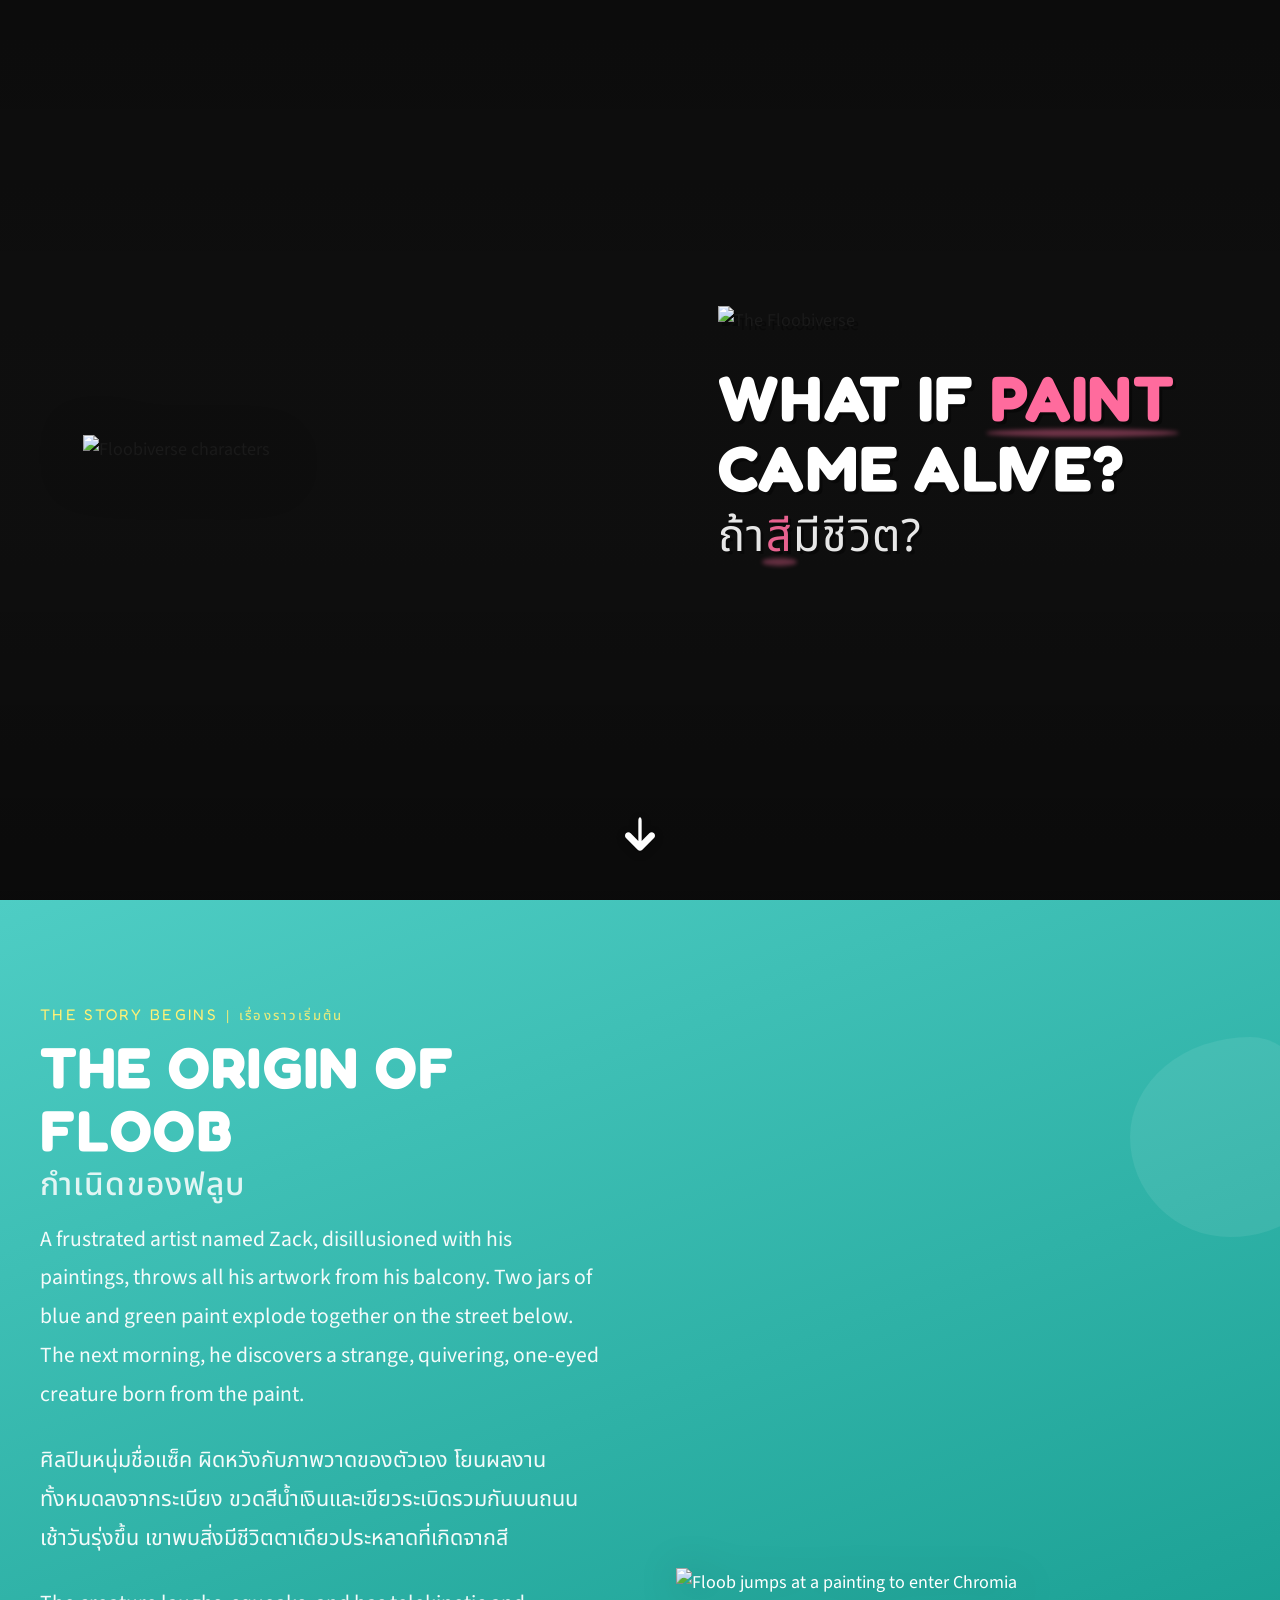
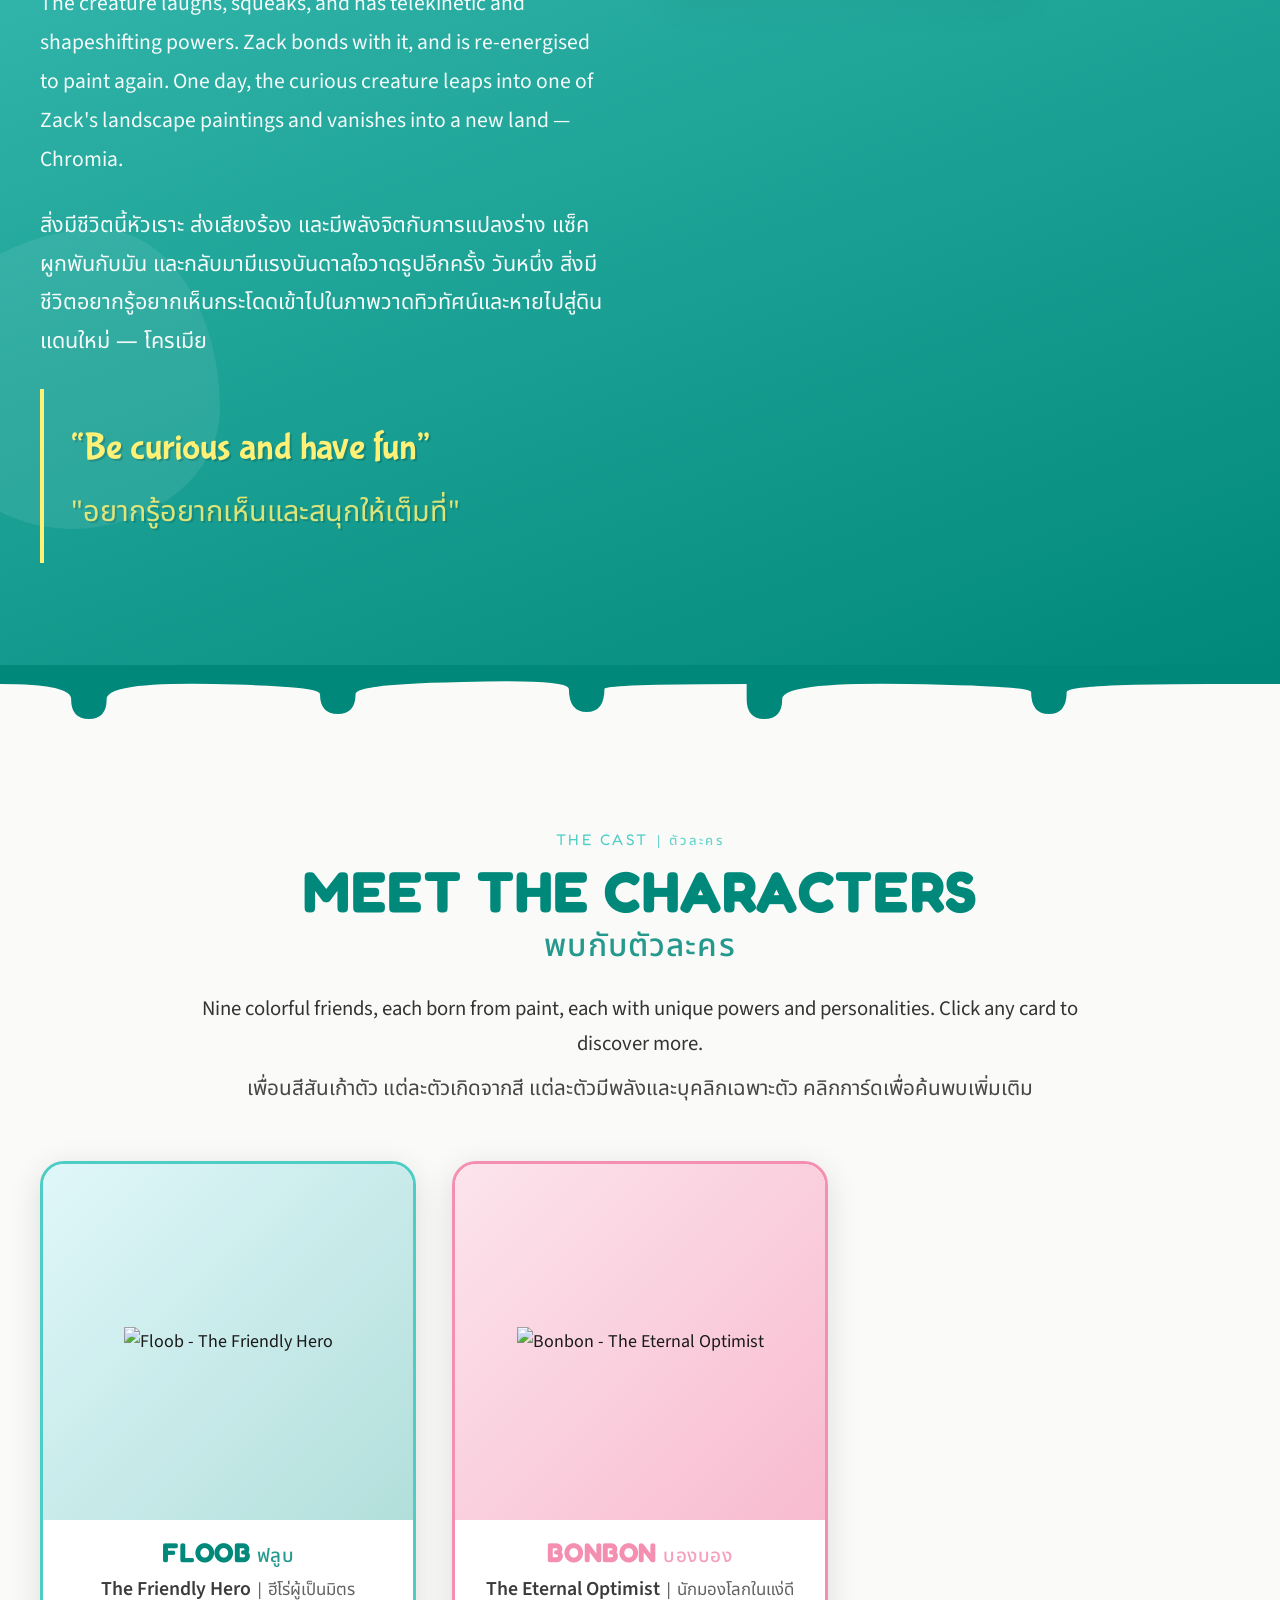
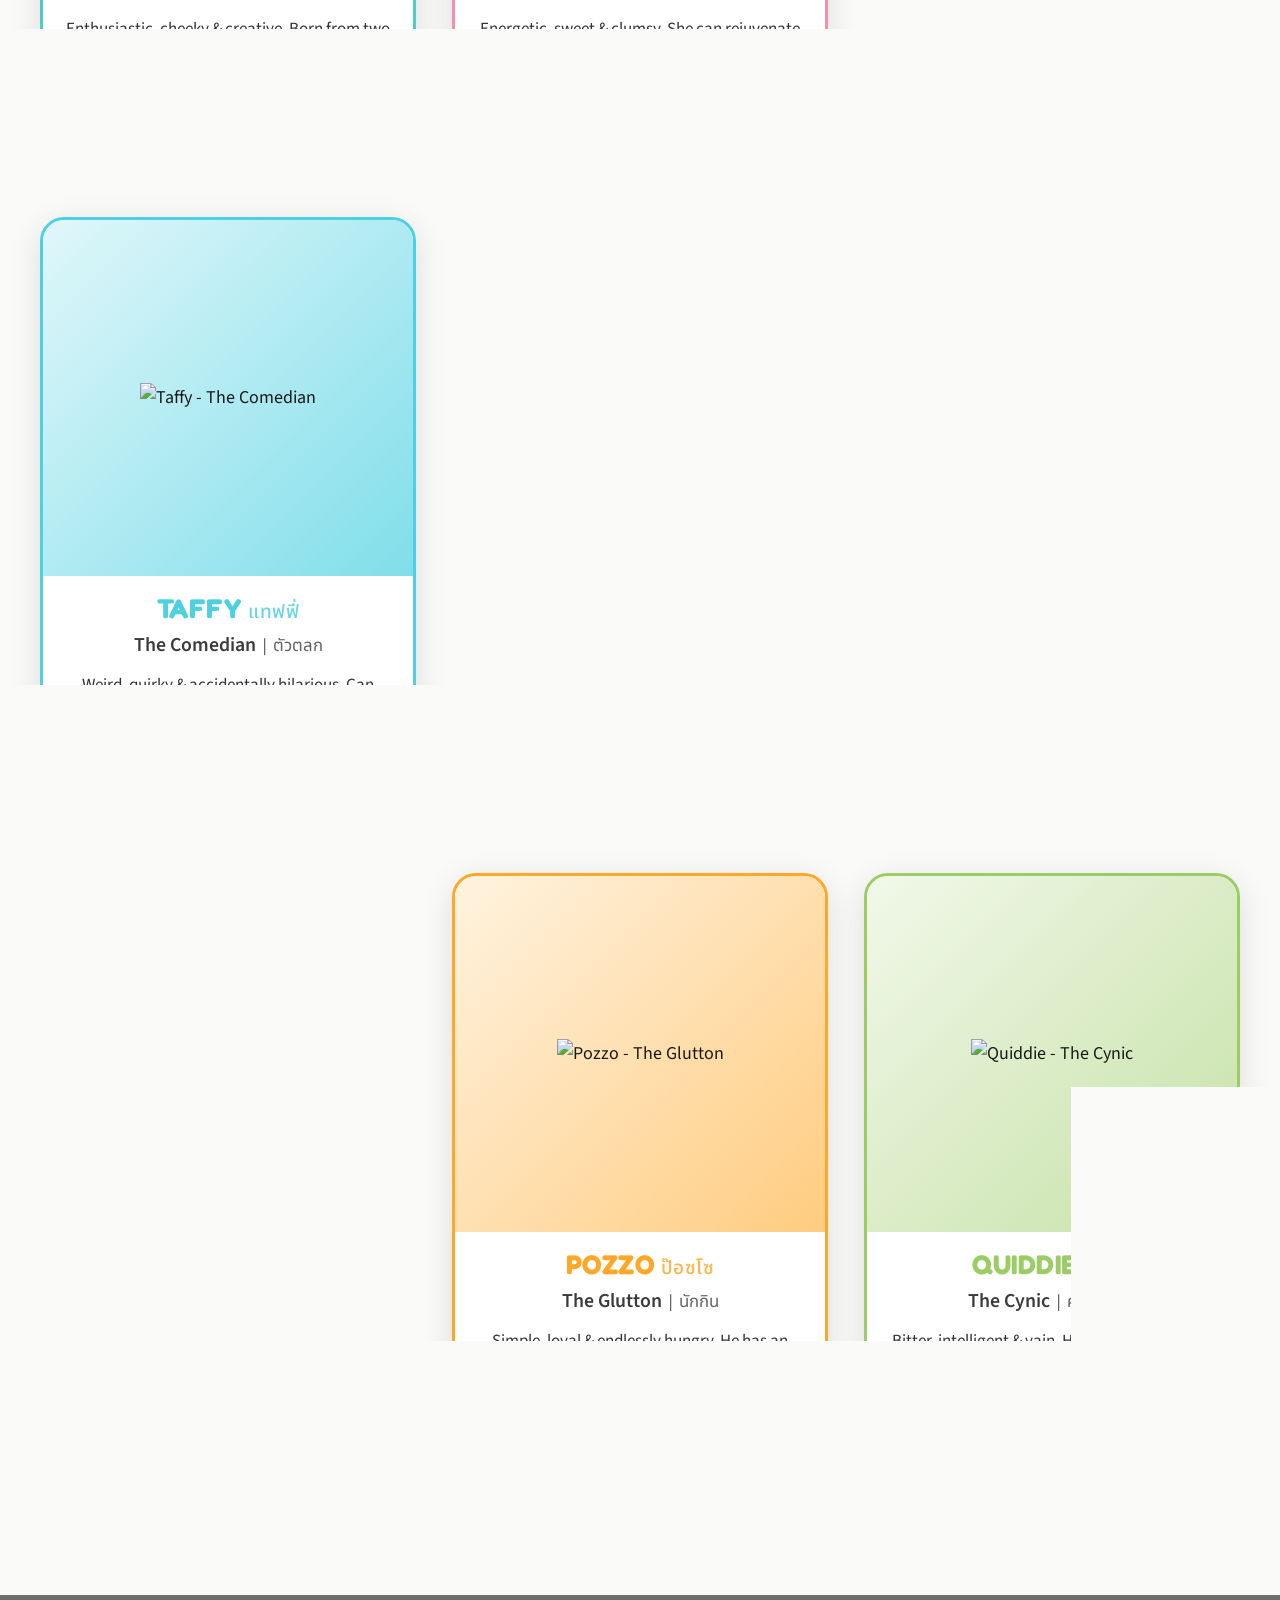
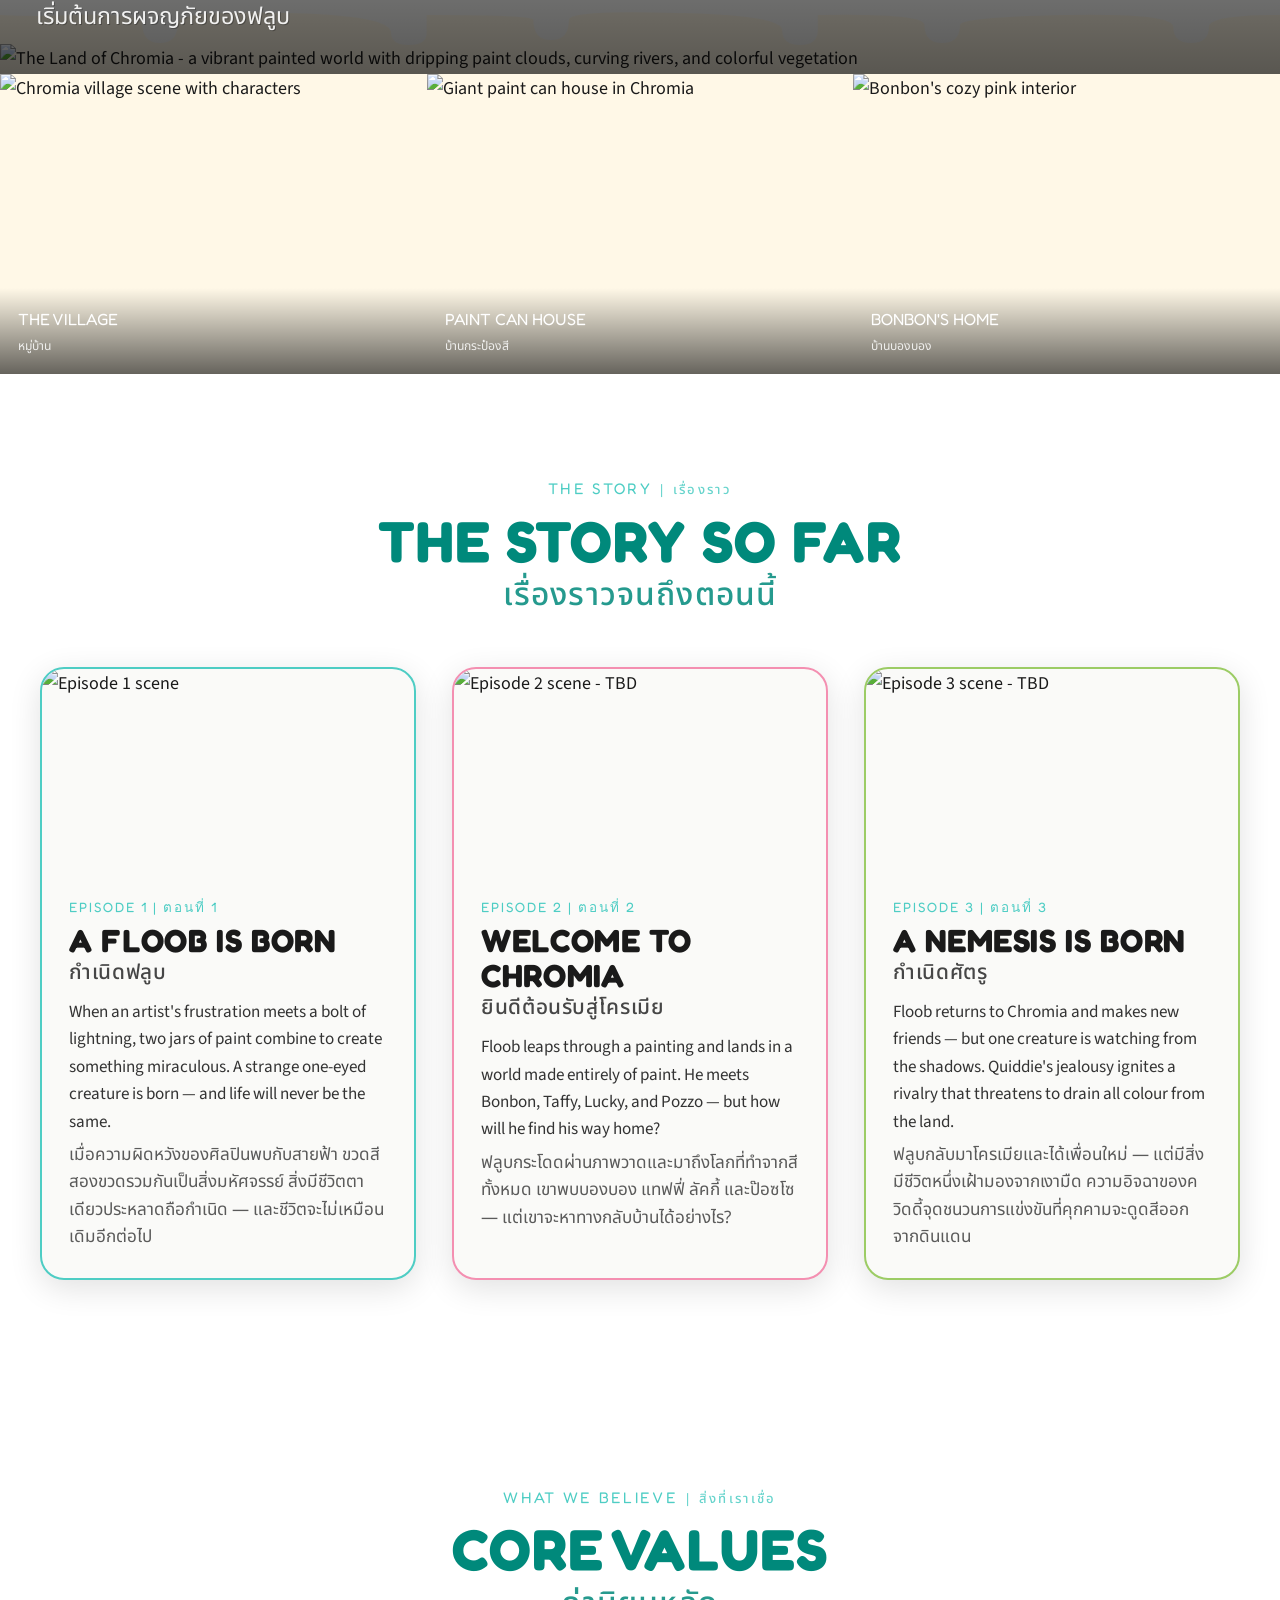
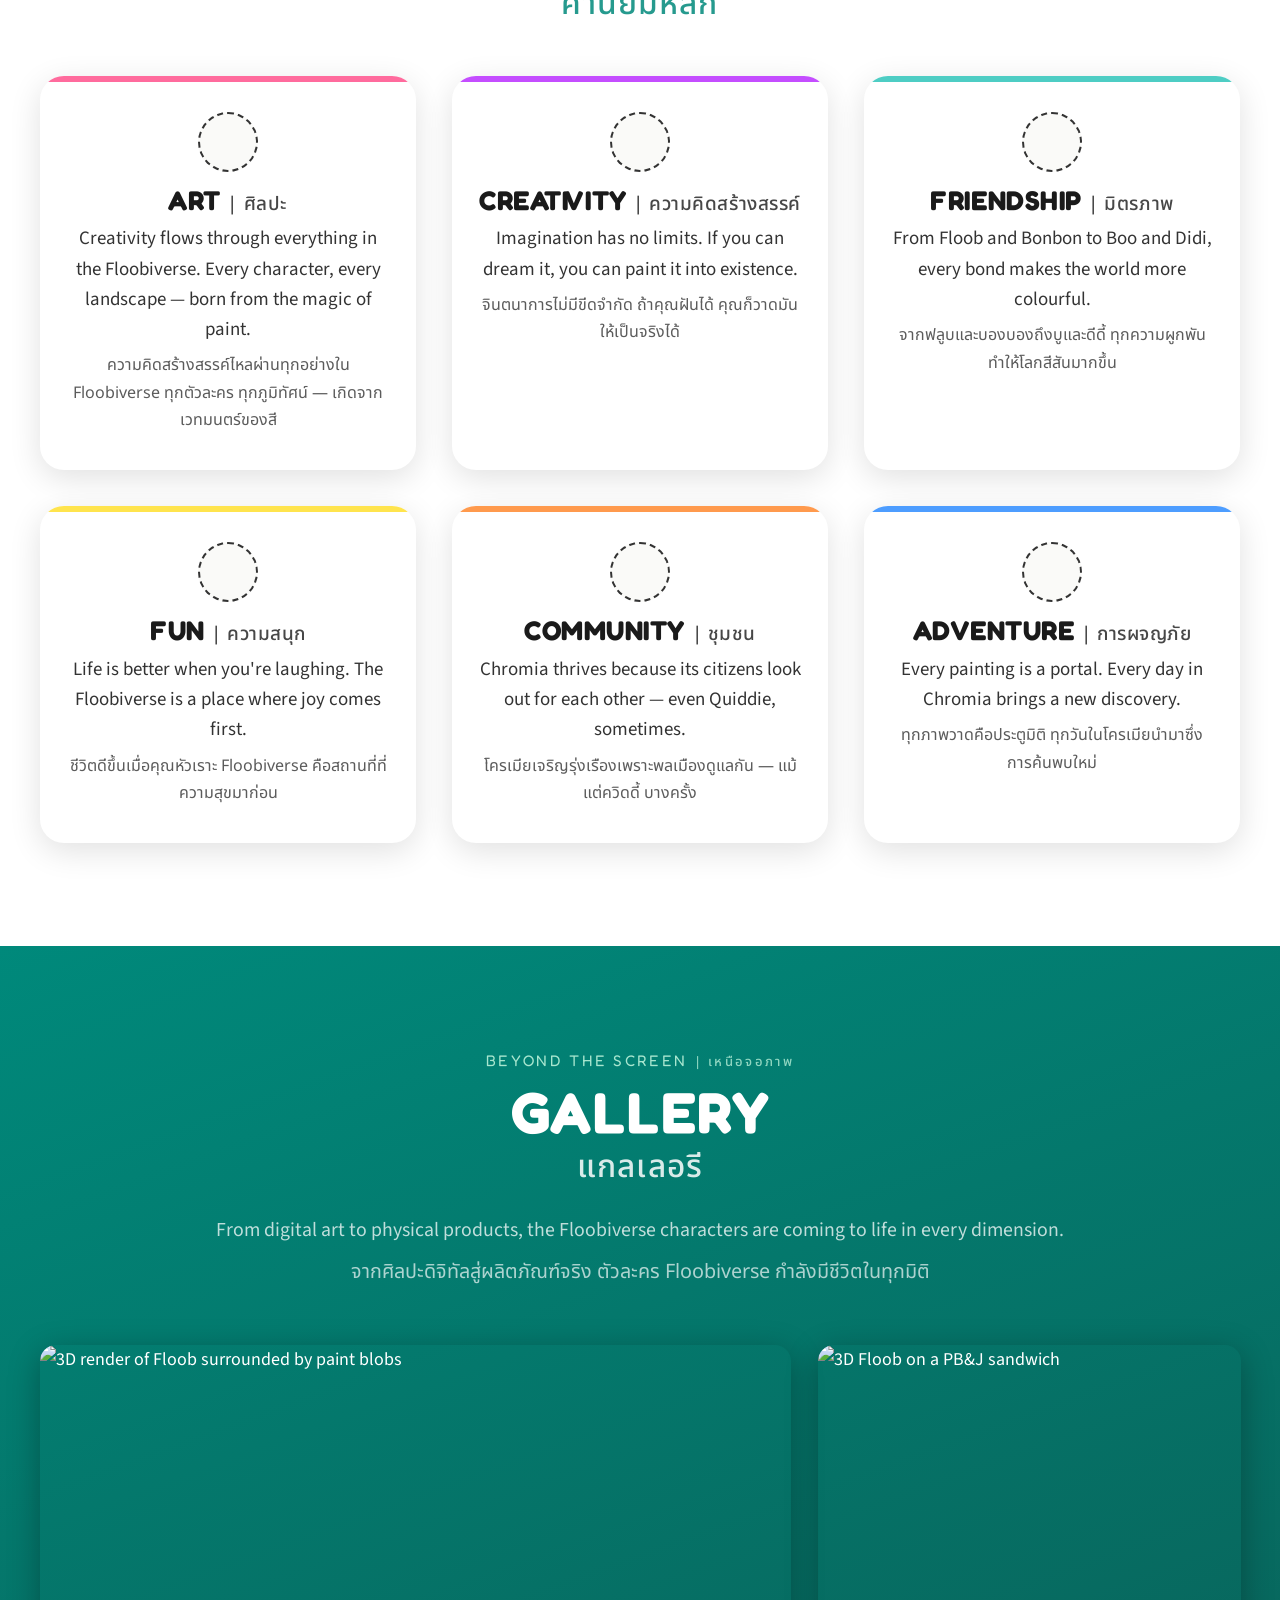
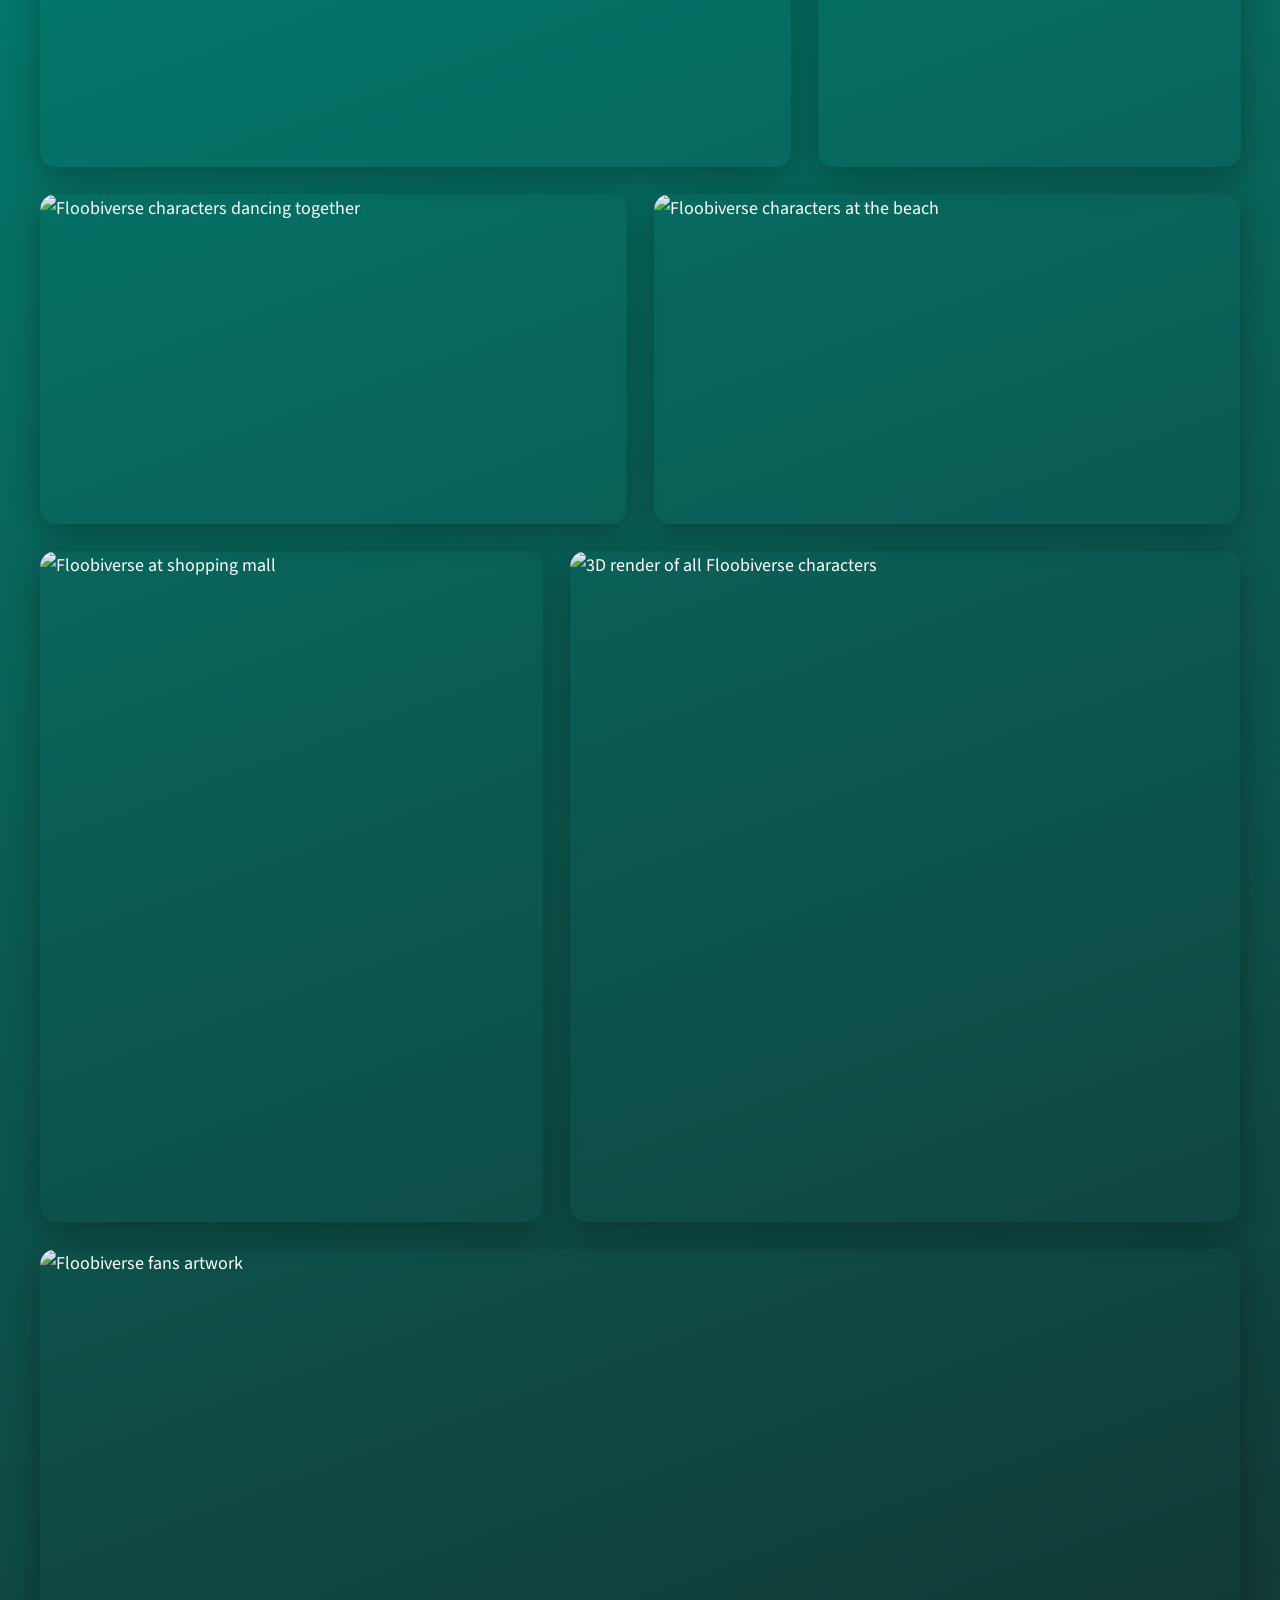
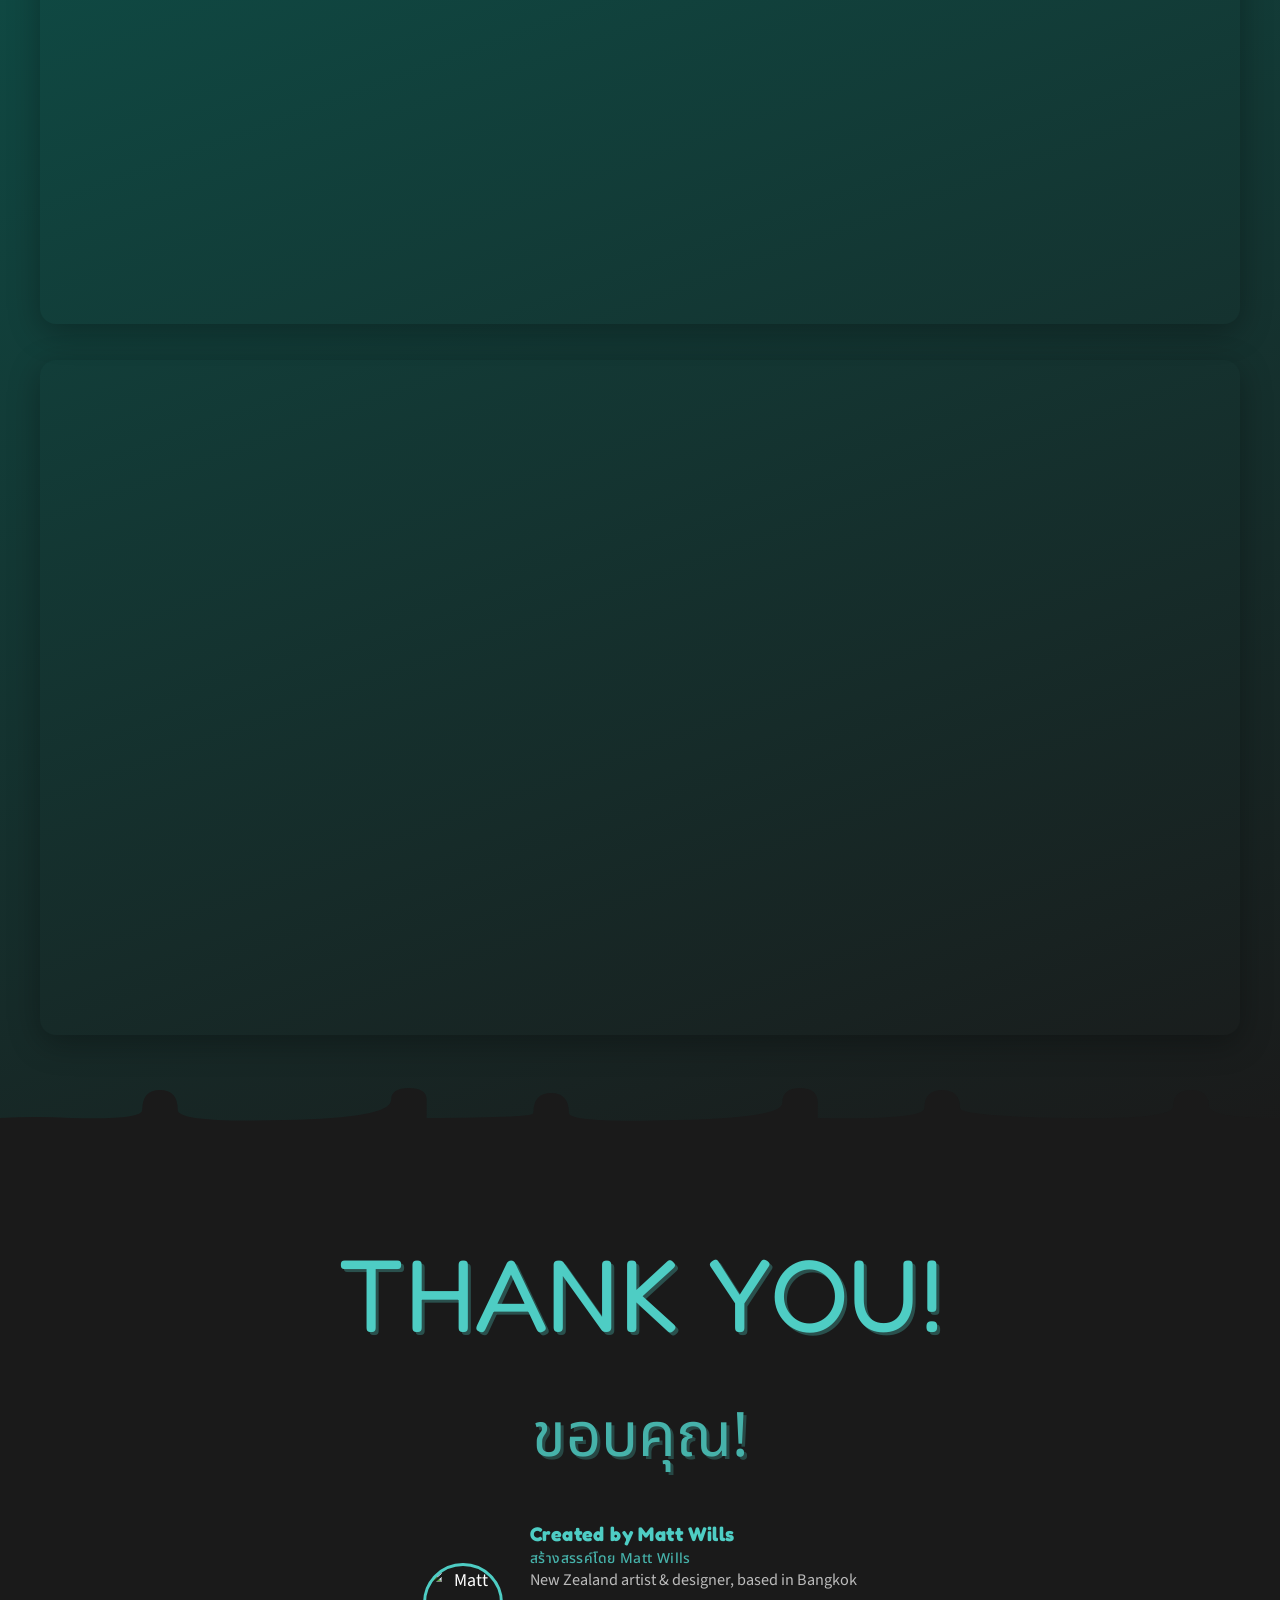
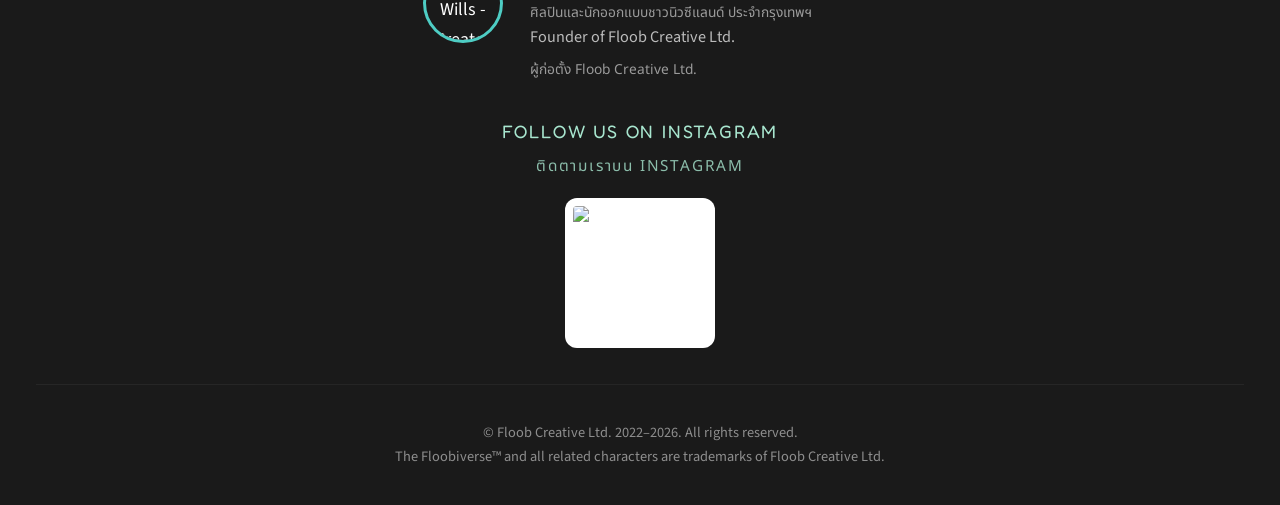
==== commit 778ab45d: "Add Thai translations to all character cards - Added Thai names, titles, descriptions for all 9 char" ====
--- a/index.html
+++ b/index.html
@@ -144,27 +144,27 @@
               <img src="new assets/floob@2x.png" alt="Floob - The Friendly Hero" loading="lazy">
             </div>
             <div class="char-card-info">
-              <h3>Floob</h3>
-              <div class="char-title">The Friendly Hero</div>
-              <div class="char-hook">Enthusiastic, cheeky &amp; creative. Born from two jars of paint and a bolt of lightning.</div>
-            </div>
-            <span class="char-card-flip-hint">Click to flip</span>
+              <h3>Floob <span class="thai-char-name">ฟลูบ</span></h3>
+              <div class="char-title">The Friendly Hero <span class="thai-char-title">| ฮีโร่ผู้เป็นมิตร</span></div>
+              <div class="char-hook">Enthusiastic, cheeky &amp; creative. Born from two jars of paint and a bolt of lightning.<br><span class="thai-text-small">กระตือรือร้น ซุกซน และสร้างสรรค์ เกิดจากขวดสีสองขวดและสายฟ้า</span></div>
+            </div>
+            <span class="char-card-flip-hint">Click to flip | คลิกเพื่อพลิก</span>
           </div>
           <div class="char-card-back" style="border-color: var(--floob-teal);">
-            <h3 style="color: var(--floob-teal-dark);">Floob</h3>
-            <div class="char-detail">
-              <span class="char-detail-label" style="color: var(--floob-teal-dark);">Powers</span>
-              <span class="char-detail-value">Telekinesis, shape &amp; colour shifting, creating blob art</span>
-            </div>
-            <div class="char-detail">
-              <span class="char-detail-label" style="color: var(--floob-teal-dark);">Likes</span>
-              <span class="char-detail-value">Painting, dancing, popular culture, PB&amp;J sandwiches</span>
-            </div>
-            <div class="char-detail">
-              <span class="char-detail-label" style="color: var(--floob-teal-dark);">Secret</span>
-              <span class="char-detail-value">Conflicted between his love for Zack and wanting to live in Chromia forever</span>
-            </div>
-            <div class="char-motto accent-text" style="color: var(--floob-teal-dark);">&ldquo;Be curious and have fun&rdquo;</div>
+            <h3 style="color: var(--floob-teal-dark);">Floob <span class="thai-char-name">ฟลูบ</span></h3>
+            <div class="char-detail">
+              <span class="char-detail-label" style="color: var(--floob-teal-dark);">Powers | พลัง</span>
+              <span class="char-detail-value">Telekinesis, shape &amp; colour shifting, creating blob art<br><span class="thai-text-tiny">พลังจิต เปลี่ยนรูปร่างและสี สร้างศิลปะหยดสี</span></span>
+            </div>
+            <div class="char-detail">
+              <span class="char-detail-label" style="color: var(--floob-teal-dark);">Likes | ชอบ</span>
+              <span class="char-detail-value">Painting, dancing, popular culture, PB&amp;J sandwiches<br><span class="thai-text-tiny">วาดรูป เต้นรำ วัฒนธรรมป๊อป แซนด์วิชเนยถั่ว</span></span>
+            </div>
+            <div class="char-detail">
+              <span class="char-detail-label" style="color: var(--floob-teal-dark);">Secret | ความลับ</span>
+              <span class="char-detail-value">Conflicted between his love for Zack and wanting to live in Chromia forever<br><span class="thai-text-tiny">ลังเลระหว่างความรักที่มีต่อแซ็คและอยากอยู่โครเมียตลอดไป</span></span>
+            </div>
+            <div class="char-motto accent-text" style="color: var(--floob-teal-dark);">&ldquo;Be curious and have fun&rdquo;<br><span class="thai-motto">"อยากรู้อยากเห็นและสนุกให้เต็มที่"</span></div>
           </div>
         </div>
       </div>
@@ -177,27 +177,27 @@
               <img src="new assets/bonbon@2x.png" alt="Bonbon - The Eternal Optimist" loading="lazy">
             </div>
             <div class="char-card-info">
-              <h3>Bonbon</h3>
-              <div class="char-title">The Eternal Optimist</div>
-              <div class="char-hook">Energetic, sweet &amp; clumsy. She can rejuvenate or sweeten anything she touches.</div>
-            </div>
-            <span class="char-card-flip-hint">Click to flip</span>
+              <h3>Bonbon <span class="thai-char-name">บองบอง</span></h3>
+              <div class="char-title">The Eternal Optimist <span class="thai-char-title">| นักมองโลกในแง่ดี</span></div>
+              <div class="char-hook">Energetic, sweet &amp; clumsy. She can rejuvenate or sweeten anything she touches.<br><span class="thai-text-small">กระฉับกระเฉง หวาน และซุ่มซ่าม เธอทำให้ทุกอย่างที่สัมผัสสดชื่นหรือหวานได้</span></div>
+            </div>
+            <span class="char-card-flip-hint">Click to flip | คลิกเพื่อพลิก</span>
           </div>
           <div class="char-card-back" style="border-color: var(--bonbon-pink);">
-            <h3 style="color: var(--bonbon-pink);">Bonbon</h3>
-            <div class="char-detail">
-              <span class="char-detail-label">Powers</span>
-              <span class="char-detail-value">Can rejuvenate or sweeten anything</span>
-            </div>
-            <div class="char-detail">
-              <span class="char-detail-label">Likes</span>
-              <span class="char-detail-value">Candy and social events</span>
-            </div>
-            <div class="char-detail">
-              <span class="char-detail-label">Secret</span>
-              <span class="char-detail-value">Has tooth pain but is afraid of the dentist</span>
-            </div>
-            <div class="char-motto accent-text" style="color: var(--bonbon-pink);">&ldquo;Keep things sweet&rdquo;</div>
+            <h3 style="color: var(--bonbon-pink);">Bonbon <span class="thai-char-name">บองบอง</span></h3>
+            <div class="char-detail">
+              <span class="char-detail-label">Powers | พลัง</span>
+              <span class="char-detail-value">Can rejuvenate or sweeten anything<br><span class="thai-text-tiny">ทำให้ทุกอย่างสดชื่นหรือหวานได้</span></span>
+            </div>
+            <div class="char-detail">
+              <span class="char-detail-label">Likes | ชอบ</span>
+              <span class="char-detail-value">Candy and social events<br><span class="thai-text-tiny">ขนมหวานและงานสังคม</span></span>
+            </div>
+            <div class="char-detail">
+              <span class="char-detail-label">Secret | ความลับ</span>
+              <span class="char-detail-value">Has tooth pain but is afraid of the dentist<br><span class="thai-text-tiny">ปวดฟันแต่กลัวหมอฟัน</span></span>
+            </div>
+            <div class="char-motto accent-text" style="color: var(--bonbon-pink);">&ldquo;Keep things sweet&rdquo;<br><span class="thai-motto">"รักษาความหวานไว้"</span></div>
           </div>
         </div>
       </div>
@@ -210,27 +210,27 @@
               <img src="new assets/boo@2x.png" alt="Boo - The Gentle Giant" loading="lazy">
             </div>
             <div class="char-card-info">
-              <h3>Boo</h3>
-              <div class="char-title">The Gentle Giant</div>
-              <div class="char-hook">At 201cm tall, he's the biggest but the gentlest. His tail doubles as a wrecking ball.</div>
-            </div>
-            <span class="char-card-flip-hint">Click to flip</span>
+              <h3>Boo <span class="thai-char-name">บู</span></h3>
+              <div class="char-title">The Gentle Giant <span class="thai-char-title">| ยักษ์ใจดี</span></div>
+              <div class="char-hook">At 201cm tall, he's the biggest but the gentlest. His tail doubles as a wrecking ball.<br><span class="thai-text-small">สูง 201 ซม. ตัวใหญ่ที่สุดแต่ใจดีที่สุด หางเขาใช้เป็นลูกตุ้มทำลายได้</span></div>
+            </div>
+            <span class="char-card-flip-hint">Click to flip | คลิกเพื่อพลิก</span>
           </div>
           <div class="char-card-back" style="border-color: var(--boo-red);">
-            <h3 style="color: var(--boo-red);">Boo</h3>
-            <div class="char-detail">
-              <span class="char-detail-label">Powers</span>
-              <span class="char-detail-value">Super strength, tail can be used as a wrecking ball</span>
-            </div>
-            <div class="char-detail">
-              <span class="char-detail-label">Likes</span>
-              <span class="char-detail-value">Parties, group songs, playing xylophone</span>
-            </div>
-            <div class="char-detail">
-              <span class="char-detail-label">Secret</span>
-              <span class="char-detail-value">Loves to dance but once destroyed a dance party with his tail</span>
-            </div>
-            <div class="char-motto accent-text" style="color: var(--boo-red);">&ldquo;Can&rsquo;t we all just get along?&rdquo;</div>
+            <h3 style="color: var(--boo-red);">Boo <span class="thai-char-name">บู</span></h3>
+            <div class="char-detail">
+              <span class="char-detail-label">Powers | พลัง</span>
+              <span class="char-detail-value">Super strength, tail can be used as a wrecking ball<br><span class="thai-text-tiny">พลังมหาศาล หางใช้เป็นลูกตุ้มทำลายได้</span></span>
+            </div>
+            <div class="char-detail">
+              <span class="char-detail-label">Likes | ชอบ</span>
+              <span class="char-detail-value">Parties, group songs, playing xylophone<br><span class="thai-text-tiny">ปาร์ตี้ ร้องเพลงหมู่ เล่นระนาด</span></span>
+            </div>
+            <div class="char-detail">
+              <span class="char-detail-label">Secret | ความลับ</span>
+              <span class="char-detail-value">Loves to dance but once destroyed a dance party with his tail<br><span class="thai-text-tiny">ชอบเต้น แต่เคยทำลายปาร์ตี้ด้วยหาง</span></span>
+            </div>
+            <div class="char-motto accent-text" style="color: var(--boo-red);">&ldquo;Can&rsquo;t we all just get along?&rdquo;<br><span class="thai-motto">"เราอยู่ด้วยกันดีๆ ไม่ได้หรือ?"</span></div>
           </div>
         </div>
       </div>
@@ -243,27 +243,27 @@
               <img src="new assets/taffy@2x.png" alt="Taffy - The Comedian" loading="lazy">
             </div>
             <div class="char-card-info">
-              <h3>Taffy</h3>
-              <div class="char-title">The Comedian</div>
-              <div class="char-hook">Weird, quirky &amp; accidentally hilarious. Can stretch his body in any direction.</div>
-            </div>
-            <span class="char-card-flip-hint">Click to flip</span>
+              <h3>Taffy <span class="thai-char-name">แทฟฟี่</span></h3>
+              <div class="char-title">The Comedian <span class="thai-char-title">| ตัวตลก</span></div>
+              <div class="char-hook">Weird, quirky &amp; accidentally hilarious. Can stretch his body in any direction.<br><span class="thai-text-small">แปลก มีเอกลักษณ์ และตลกโดยบังเอิญ ยืดร่างกายได้ทุกทิศทาง</span></div>
+            </div>
+            <span class="char-card-flip-hint">Click to flip | คลิกเพื่อพลิก</span>
           </div>
           <div class="char-card-back" style="border-color: var(--taffy-cyan);">
-            <h3 style="color: var(--taffy-cyan);">Taffy</h3>
-            <div class="char-detail">
-              <span class="char-detail-label">Powers</span>
-              <span class="char-detail-value">Elasticity &mdash; can stretch arms and body in any way</span>
-            </div>
-            <div class="char-detail">
-              <span class="char-detail-label">Likes</span>
-              <span class="char-detail-value">Taffy, bubblegum, pranks, yodelling</span>
-            </div>
-            <div class="char-detail">
-              <span class="char-detail-label">Secret</span>
-              <span class="char-detail-value">Secretly messes with Quiddie using his elastic powers</span>
-            </div>
-            <div class="char-motto accent-text" style="color: var(--taffy-cyan);">&ldquo;If life gets you down, find something chewy&rdquo;</div>
+            <h3 style="color: var(--taffy-cyan);">Taffy <span class="thai-char-name">แทฟฟี่</span></h3>
+            <div class="char-detail">
+              <span class="char-detail-label">Powers | พลัง</span>
+              <span class="char-detail-value">Elasticity &mdash; can stretch arms and body in any way<br><span class="thai-text-tiny">ยืดหยุ่น — ยืดแขนและร่างกายได้ทุกรูปแบบ</span></span>
+            </div>
+            <div class="char-detail">
+              <span class="char-detail-label">Likes | ชอบ</span>
+              <span class="char-detail-value">Taffy, bubblegum, pranks, yodelling<br><span class="thai-text-tiny">ขนมเคี้ยวหนึบ หมากฝรั่ง เล่นตลก ร้องโยเดล</span></span>
+            </div>
+            <div class="char-detail">
+              <span class="char-detail-label">Secret | ความลับ</span>
+              <span class="char-detail-value">Secretly messes with Quiddie using his elastic powers<br><span class="thai-text-tiny">แอบแกล้งควิดดี้ด้วยพลังยืดหยุ่น</span></span>
+            </div>
+            <div class="char-motto accent-text" style="color: var(--taffy-cyan);">&ldquo;If life gets you down, find something chewy&rdquo;<br><span class="thai-motto">"ถ้าชีวิตทำให้ท้อ หาอะไรเคี้ยวสิ"</span></div>
           </div>
         </div>
       </div>
@@ -276,27 +276,27 @@
               <img src="new assets/gogo@2x.png" alt="Gogo - The Loyal Companion" loading="lazy">
             </div>
             <div class="char-card-info">
-              <h3>Gogo</h3>
-              <div class="char-title">The Loyal Companion</div>
-              <div class="char-hook">Optimistic &amp; fiercely loyal. Whatever Floob likes, Gogo likes. Whatever Floob doesn't &mdash; neither does Gogo.</div>
-            </div>
-            <span class="char-card-flip-hint">Click to flip</span>
+              <h3>Gogo <span class="thai-char-name">โกโก้</span></h3>
+              <div class="char-title">The Loyal Companion <span class="thai-char-title">| เพื่อนผู้ซื่อสัตย์</span></div>
+              <div class="char-hook">Optimistic &amp; fiercely loyal. Whatever Floob likes, Gogo likes. Whatever Floob doesn't &mdash; neither does Gogo.<br><span class="thai-text-small">มองโลกในแง่ดีและซื่อสัตย์สุดๆ ฟลูบชอบอะไร โกโก้ก็ชอบ ฟลูบไม่ชอบอะไร โกโก้ก็ไม่ชอบ</span></div>
+            </div>
+            <span class="char-card-flip-hint">Click to flip | คลิกเพื่อพลิก</span>
           </div>
           <div class="char-card-back" style="border-color: var(--gogo-purple);">
-            <h3 style="color: var(--gogo-purple);">Gogo</h3>
-            <div class="char-detail">
-              <span class="char-detail-label">Powers</span>
-              <span class="char-detail-value">Super grip strength (hugging characters' legs)</span>
-            </div>
-            <div class="char-detail">
-              <span class="char-detail-label">Likes</span>
-              <span class="char-detail-value">Frisbee, red carpet treatment, belly rubs</span>
-            </div>
-            <div class="char-detail">
-              <span class="char-detail-label">Secret</span>
-              <span class="char-detail-value">Understands everything people are saying</span>
-            </div>
-            <div class="char-motto accent-text" style="color: var(--gogo-purple);">&ldquo;I love you, you love me&rdquo;</div>
+            <h3 style="color: var(--gogo-purple);">Gogo <span class="thai-char-name">โกโก้</span></h3>
+            <div class="char-detail">
+              <span class="char-detail-label">Powers | พลัง</span>
+              <span class="char-detail-value">Super grip strength (hugging characters' legs)<br><span class="thai-text-tiny">พลังจับแน่นสุดๆ (กอดขาตัวละครอื่น)</span></span>
+            </div>
+            <div class="char-detail">
+              <span class="char-detail-label">Likes | ชอบ</span>
+              <span class="char-detail-value">Frisbee, red carpet treatment, belly rubs<br><span class="thai-text-tiny">จานร่อน การดูแลแบบ VIP เกาท้อง</span></span>
+            </div>
+            <div class="char-detail">
+              <span class="char-detail-label">Secret | ความลับ</span>
+              <span class="char-detail-value">Understands everything people are saying<br><span class="thai-text-tiny">เข้าใจทุกอย่างที่คนพูด</span></span>
+            </div>
+            <div class="char-motto accent-text" style="color: var(--gogo-purple);">&ldquo;I love you, you love me&rdquo;<br><span class="thai-motto">"ฉันรักเธอ เธอรักฉัน"</span></div>
           </div>
         </div>
       </div>
@@ -309,27 +309,27 @@
               <img src="new assets/didi@2x.png" alt="Didi - The Infant Savant" loading="lazy">
             </div>
             <div class="char-card-info">
-              <h3>Didi</h3>
-              <div class="char-title">The Infant Savant</div>
-              <div class="char-hook">Tiny, curious &amp; impossibly cute. Don't be fooled &mdash; she has powerful hypnotic abilities.</div>
-            </div>
-            <span class="char-card-flip-hint">Click to flip</span>
+              <h3>Didi <span class="thai-char-name">ดีดี้</span></h3>
+              <div class="char-title">The Infant Savant <span class="thai-char-title">| ทารกอัจฉริยะ</span></div>
+              <div class="char-hook">Tiny, curious &amp; impossibly cute. Don't be fooled &mdash; she has powerful hypnotic abilities.<br><span class="thai-text-small">ตัวเล็ก อยากรู้อยากเห็น และน่ารักสุดๆ อย่าหลงเชื่อ — เธอมีพลังสะกดจิตอันทรงพลัง</span></div>
+            </div>
+            <span class="char-card-flip-hint">Click to flip | คลิกเพื่อพลิก</span>
           </div>
           <div class="char-card-back" style="border-color: var(--didi-hotpink);">
-            <h3 style="color: var(--didi-hotpink);">Didi</h3>
-            <div class="char-detail">
-              <span class="char-detail-label">Powers</span>
-              <span class="char-detail-value">Strong hypnotic abilities</span>
-            </div>
-            <div class="char-detail">
-              <span class="char-detail-label">Likes</span>
-              <span class="char-detail-value">Hugs, shiny things, loud techno music</span>
-            </div>
-            <div class="char-detail">
-              <span class="char-detail-label">Secret</span>
-              <span class="char-detail-value">Jealous of Gogo</span>
-            </div>
-            <div class="char-motto accent-text" style="color: var(--didi-hotpink);">&ldquo;Adore me!&rdquo;</div>
+            <h3 style="color: var(--didi-hotpink);">Didi <span class="thai-char-name">ดีดี้</span></h3>
+            <div class="char-detail">
+              <span class="char-detail-label">Powers | พลัง</span>
+              <span class="char-detail-value">Strong hypnotic abilities<br><span class="thai-text-tiny">พลังสะกดจิตอันทรงพลัง</span></span>
+            </div>
+            <div class="char-detail">
+              <span class="char-detail-label">Likes | ชอบ</span>
+              <span class="char-detail-value">Hugs, shiny things, loud techno music<br><span class="thai-text-tiny">กอด ของแวววาว เพลงเทคโนดังๆ</span></span>
+            </div>
+            <div class="char-detail">
+              <span class="char-detail-label">Secret | ความลับ</span>
+              <span class="char-detail-value">Jealous of Gogo<br><span class="thai-text-tiny">อิจฉาโกโก้</span></span>
+            </div>
+            <div class="char-motto accent-text" style="color: var(--didi-hotpink);">&ldquo;Adore me!&rdquo;<br><span class="thai-motto">"บูชาฉันสิ!"</span></div>
           </div>
         </div>
       </div>
@@ -342,27 +342,27 @@
               <img src="new assets/lucky@2x.png" alt="Lucky - The Worrisome Scientist" loading="lazy">
             </div>
             <div class="char-card-info">
-              <h3>Lucky</h3>
-              <div class="char-title">The Worrisome Scientist</div>
-              <div class="char-hook">Quiet, geeky &amp; super logical. She can digitalize herself and enter the internet.</div>
-            </div>
-            <span class="char-card-flip-hint">Click to flip</span>
+              <h3>Lucky <span class="thai-char-name">ลัคกี้</span></h3>
+              <div class="char-title">The Worrisome Scientist <span class="thai-char-title">| นักวิทยาศาสตร์ขี้กังวล</span></div>
+              <div class="char-hook">Quiet, geeky &amp; super logical. She can digitalize herself and enter the internet.<br><span class="thai-text-small">เงียบ เนิร์ด และมีตรรกะสุดๆ เธอแปลงตัวเองเป็นดิจิทัลและเข้าสู่อินเทอร์เน็ตได้</span></div>
+            </div>
+            <span class="char-card-flip-hint">Click to flip | คลิกเพื่อพลิก</span>
           </div>
           <div class="char-card-back" style="border-color: var(--lucky-yellow-deep);">
-            <h3 style="color: var(--lucky-yellow-deep);">Lucky</h3>
-            <div class="char-detail">
-              <span class="char-detail-label">Powers</span>
-              <span class="char-detail-value">Can digitalize herself and enter the internet world</span>
-            </div>
-            <div class="char-detail">
-              <span class="char-detail-label">Likes</span>
-              <span class="char-detail-value">Everything perfectly systematized</span>
-            </div>
-            <div class="char-detail">
-              <span class="char-detail-label">Secret</span>
-              <span class="char-detail-value">Plotting how to leave Chromia to become a purely digital being</span>
-            </div>
-            <div class="char-motto accent-text" style="color: var(--lucky-yellow-deep);">&ldquo;When in doubt, follow the logic&rdquo;</div>
+            <h3 style="color: var(--lucky-yellow-deep);">Lucky <span class="thai-char-name">ลัคกี้</span></h3>
+            <div class="char-detail">
+              <span class="char-detail-label">Powers | พลัง</span>
+              <span class="char-detail-value">Can digitalize herself and enter the internet world<br><span class="thai-text-tiny">แปลงตัวเองเป็นดิจิทัลและเข้าสู่โลกอินเทอร์เน็ตได้</span></span>
+            </div>
+            <div class="char-detail">
+              <span class="char-detail-label">Likes | ชอบ</span>
+              <span class="char-detail-value">Everything perfectly systematized<br><span class="thai-text-tiny">ทุกอย่างที่จัดระบบอย่างสมบูรณ์แบบ</span></span>
+            </div>
+            <div class="char-detail">
+              <span class="char-detail-label">Secret | ความลับ</span>
+              <span class="char-detail-value">Plotting how to leave Chromia to become a purely digital being<br><span class="thai-text-tiny">วางแผนออกจากโครเมียเพื่อเป็นสิ่งมีชีวิตดิจิทัลล้วนๆ</span></span>
+            </div>
+            <div class="char-motto accent-text" style="color: var(--lucky-yellow-deep);">&ldquo;When in doubt, follow the logic&rdquo;<br><span class="thai-motto">"เมื่อสงสัย ให้ทำตามตรรกะ"</span></div>
           </div>
         </div>
       </div>
@@ -375,27 +375,27 @@
               <img src="new assets/pozzo@2x.png" alt="Pozzo - The Glutton" loading="lazy">
             </div>
             <div class="char-card-info">
-              <h3>Pozzo</h3>
-              <div class="char-title">The Glutton</div>
-              <div class="char-hook">Simple, loyal &amp; endlessly hungry. He has an unlimited appetite and never gets full.</div>
-            </div>
-            <span class="char-card-flip-hint">Click to flip</span>
+              <h3>Pozzo <span class="thai-char-name">ป๊อซโซ</span></h3>
+              <div class="char-title">The Glutton <span class="thai-char-title">| นักกิน</span></div>
+              <div class="char-hook">Simple, loyal &amp; endlessly hungry. He has an unlimited appetite and never gets full.<br><span class="thai-text-small">เรียบง่าย ซื่อสัตย์ และหิวไม่รู้จบ เขามีความอยากอาหารไม่จำกัดและไม่เคยอิ่ม</span></div>
+            </div>
+            <span class="char-card-flip-hint">Click to flip | คลิกเพื่อพลิก</span>
           </div>
           <div class="char-card-back" style="border-color: var(--pozzo-orange);">
-            <h3 style="color: var(--pozzo-orange);">Pozzo</h3>
-            <div class="char-detail">
-              <span class="char-detail-label">Powers</span>
-              <span class="char-detail-value">Unlimited appetite &mdash; never gets full</span>
-            </div>
-            <div class="char-detail">
-              <span class="char-detail-label">Likes</span>
-              <span class="char-detail-value">Naps, pancakes, being given clear instructions</span>
-            </div>
-            <div class="char-detail">
-              <span class="char-detail-label">Secret</span>
-              <span class="char-detail-value">Once ate his own house</span>
-            </div>
-            <div class="char-motto accent-text" style="color: var(--pozzo-orange);">&ldquo;Let&rsquo;s eat first&rdquo;</div>
+            <h3 style="color: var(--pozzo-orange);">Pozzo <span class="thai-char-name">ป๊อซโซ</span></h3>
+            <div class="char-detail">
+              <span class="char-detail-label">Powers | พลัง</span>
+              <span class="char-detail-value">Unlimited appetite &mdash; never gets full<br><span class="thai-text-tiny">ความอยากอาหารไม่จำกัด — ไม่เคยอิ่ม</span></span>
+            </div>
+            <div class="char-detail">
+              <span class="char-detail-label">Likes | ชอบ</span>
+              <span class="char-detail-value">Naps, pancakes, being given clear instructions<br><span class="thai-text-tiny">งีบหลับ แพนเค้ก คำสั่งชัดเจน</span></span>
+            </div>
+            <div class="char-detail">
+              <span class="char-detail-label">Secret | ความลับ</span>
+              <span class="char-detail-value">Once ate his own house<br><span class="thai-text-tiny">เคยกินบ้านตัวเอง</span></span>
+            </div>
+            <div class="char-motto accent-text" style="color: var(--pozzo-orange);">&ldquo;Let&rsquo;s eat first&rdquo;<br><span class="thai-motto">"กินก่อนเถอะ"</span></div>
           </div>
         </div>
       </div>
@@ -408,27 +408,27 @@
               <img src="new assets/quiddie.png" alt="Quiddie - The Cynic" loading="lazy">
             </div>
             <div class="char-card-info">
-              <h3>Quiddie</h3>
-              <div class="char-title">The Cynic</div>
-              <div class="char-hook">Bitter, intelligent &amp; vain. He drains colour from everything he touches. The villain of Chromia.</div>
-            </div>
-            <span class="char-card-flip-hint">Click to flip</span>
+              <h3>Quiddie <span class="thai-char-name">ควิดดี้</span></h3>
+              <div class="char-title">The Cynic <span class="thai-char-title">| คนขี้ระแวง</span></div>
+              <div class="char-hook">Bitter, intelligent &amp; vain. He drains colour from everything he touches. The villain of Chromia.<br><span class="thai-text-small">ขมขื่น ฉลาด และหลงตัวเอง เขาดูดสีออกจากทุกอย่างที่สัมผัส ตัวร้ายของโครเมีย</span></div>
+            </div>
+            <span class="char-card-flip-hint">Click to flip | คลิกเพื่อพลิก</span>
           </div>
           <div class="char-card-back" style="border-color: var(--quiddie-green);">
-            <h3 style="color: var(--quiddie-green);">Quiddie</h3>
-            <div class="char-detail">
-              <span class="char-detail-label">Powers</span>
-              <span class="char-detail-value">Can suck onto things and drain their energy and colour</span>
-            </div>
-            <div class="char-detail">
-              <span class="char-detail-label">Goal</span>
-              <span class="char-detail-value">To make Chromia black and white &mdash; because he sees in black and white</span>
-            </div>
-            <div class="char-detail">
-              <span class="char-detail-label">Secret</span>
-              <span class="char-detail-value">Is in love with Bonbon</span>
-            </div>
-            <div class="char-motto accent-text" style="color: var(--quiddie-green);">&ldquo;Paint it black&rdquo;</div>
+            <h3 style="color: var(--quiddie-green);">Quiddie <span class="thai-char-name">ควิดดี้</span></h3>
+            <div class="char-detail">
+              <span class="char-detail-label">Powers | พลัง</span>
+              <span class="char-detail-value">Can suck onto things and drain their energy and colour<br><span class="thai-text-tiny">ดูดเกาะสิ่งของและดูดพลังงานกับสีออก</span></span>
+            </div>
+            <div class="char-detail">
+              <span class="char-detail-label">Goal | เป้าหมาย</span>
+              <span class="char-detail-value">To make Chromia black and white &mdash; because he sees in black and white<br><span class="thai-text-tiny">ทำให้โครเมียเป็นขาวดำ — เพราะเขาเห็นแค่ขาวดำ</span></span>
+            </div>
+            <div class="char-detail">
+              <span class="char-detail-label">Secret | ความลับ</span>
+              <span class="char-detail-value">Is in love with Bonbon<br><span class="thai-text-tiny">ตกหลุมรักบองบอง</span></span>
+            </div>
+            <div class="char-motto accent-text" style="color: var(--quiddie-green);">&ldquo;Paint it black&rdquo;<br><span class="thai-motto">"ทาให้มันดำ"</span></div>
           </div>
         </div>
       </div>
--- a/css/style.css
+++ b/css/style.css
@@ -1636,6 +1636,56 @@
   opacity: 0.85;
 }
 
+/* === CHARACTER CARD THAI STYLING === */
+
+/* Thai character names */
+.thai-char-name {
+  font-family: var(--font-thai);
+  font-size: 0.7em;
+  font-weight: 500;
+  opacity: 0.85;
+}
+
+/* Thai character titles */
+.thai-char-title {
+  font-family: var(--font-thai);
+  font-size: 0.85em;
+  font-weight: 400;
+  opacity: 0.8;
+}
+
+/* Thai tiny text for card details */
+.thai-text-tiny {
+  display: block;
+  font-family: var(--font-thai);
+  font-size: 0.8em;
+  line-height: 1.5;
+  opacity: 0.75;
+  margin-top: 0.2rem;
+}
+
+/* Thai motto styling */
+.thai-motto {
+  display: block;
+  font-family: var(--font-thai);
+  font-size: 0.7em;
+  margin-top: 0.3rem;
+  opacity: 0.85;
+}
+
+/* INCREASE CARD HEIGHT FOR BILINGUAL CONTENT */
+.char-card {
+  height: 620px; /* Increased from 540px */
+}
+
+.char-card-back {
+  padding: 2.5rem 1.5rem 2rem; /* More padding */
+}
+
+.char-card-back h3 {
+  margin-bottom: 1.2rem;
+}
+
 /* Mobile adjustments for Thai text */
 @media (max-width: 768px) {
   .thai-tagline {
@@ -1653,4 +1703,23 @@
   .thai-text-small {
     font-size: 0.8em;
   }
-}
+
+  .char-card {
+    height: 680px; /* Even taller on mobile for readability */
+  }
+
+  .thai-text-tiny {
+    font-size: 0.75em;
+  }
+}
+
+@media (max-width: 480px) {
+  .char-card {
+    height: 600px;
+  }
+
+  .thai-char-title {
+    display: block;
+    margin-top: 0.2rem;
+  }
+}
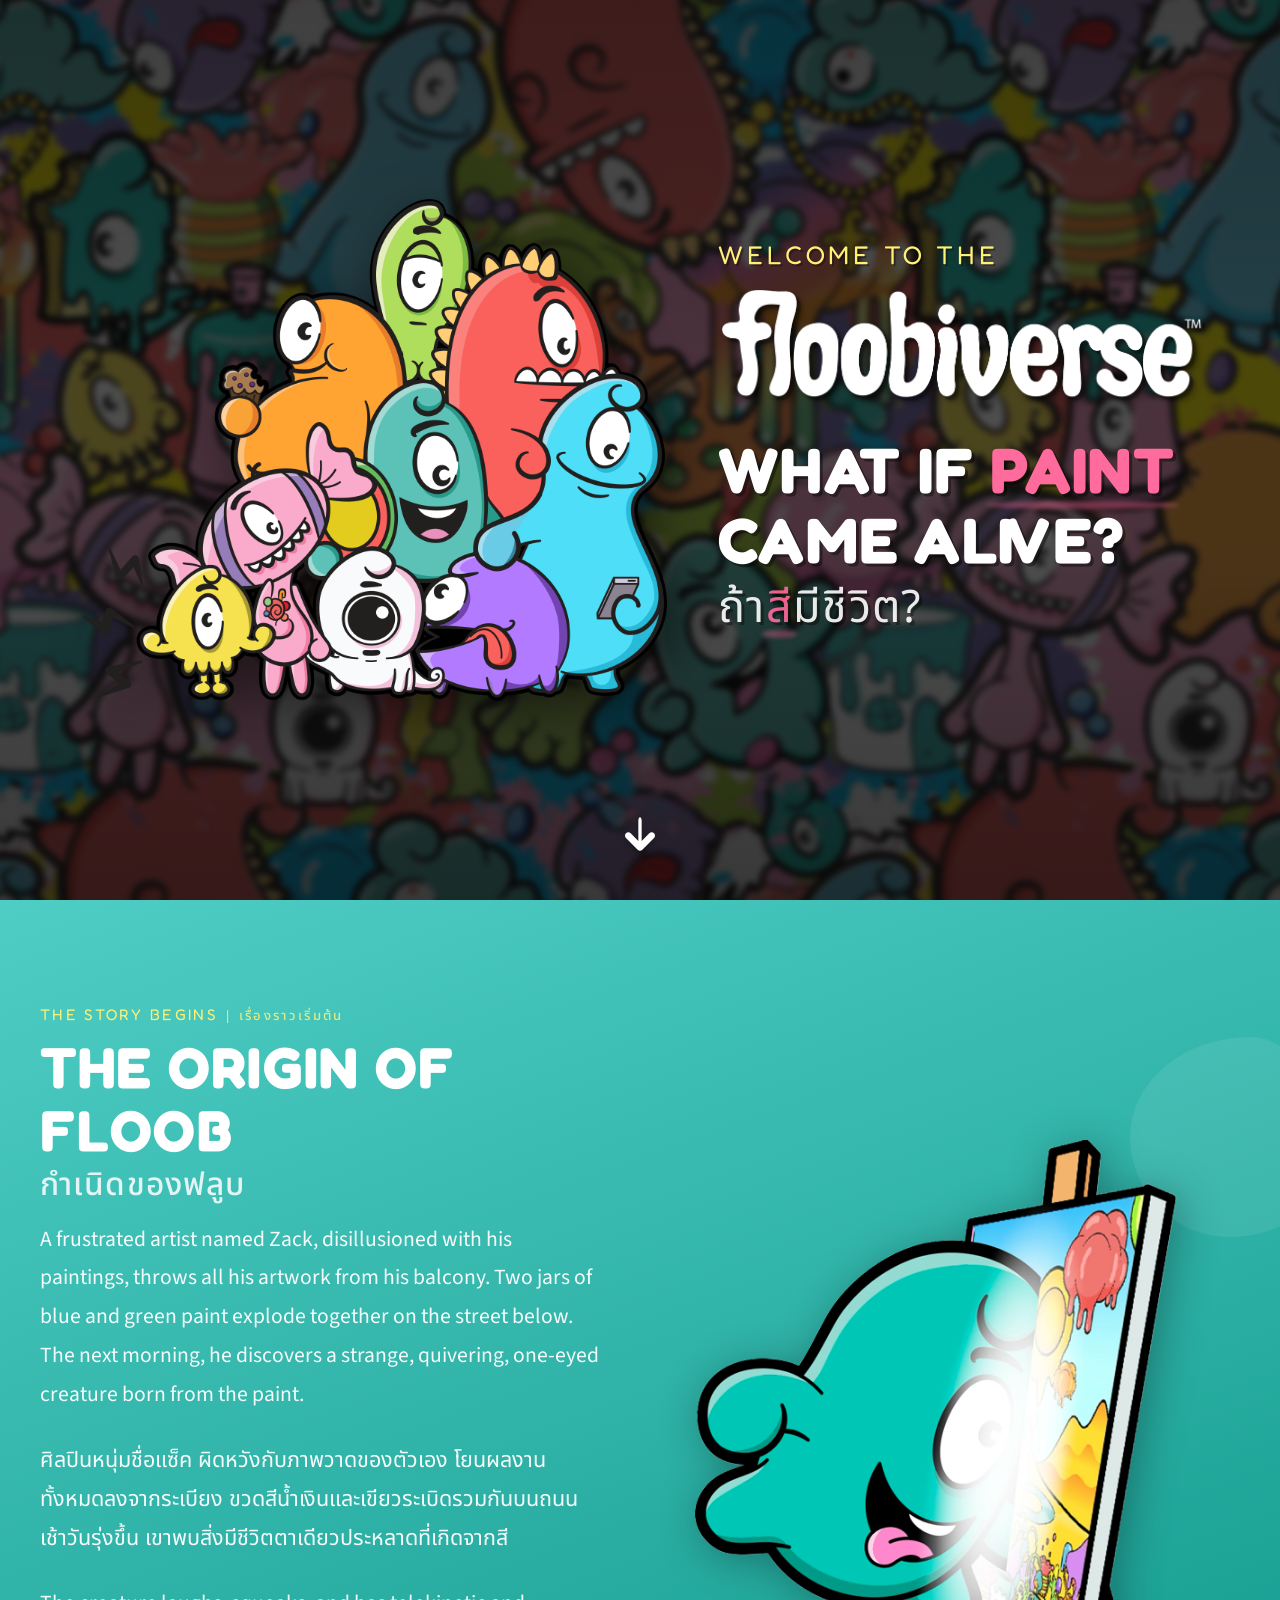
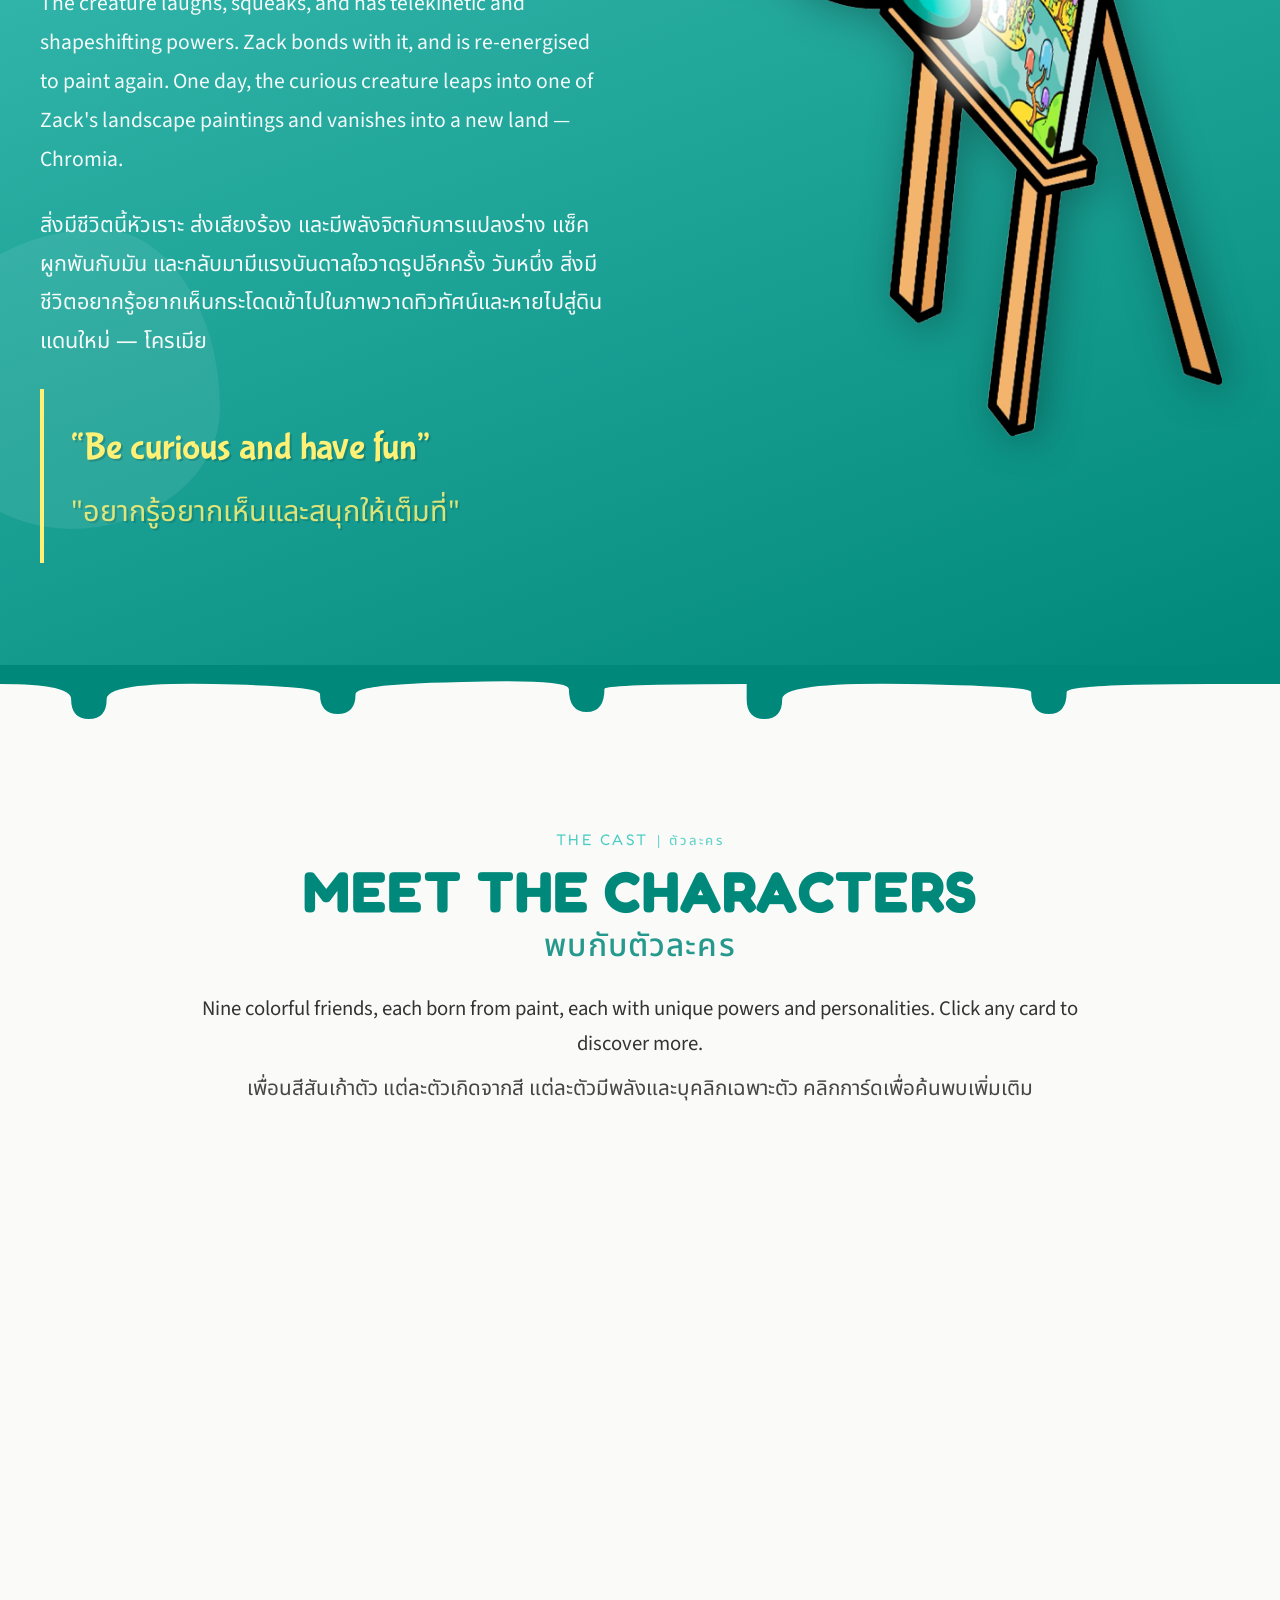
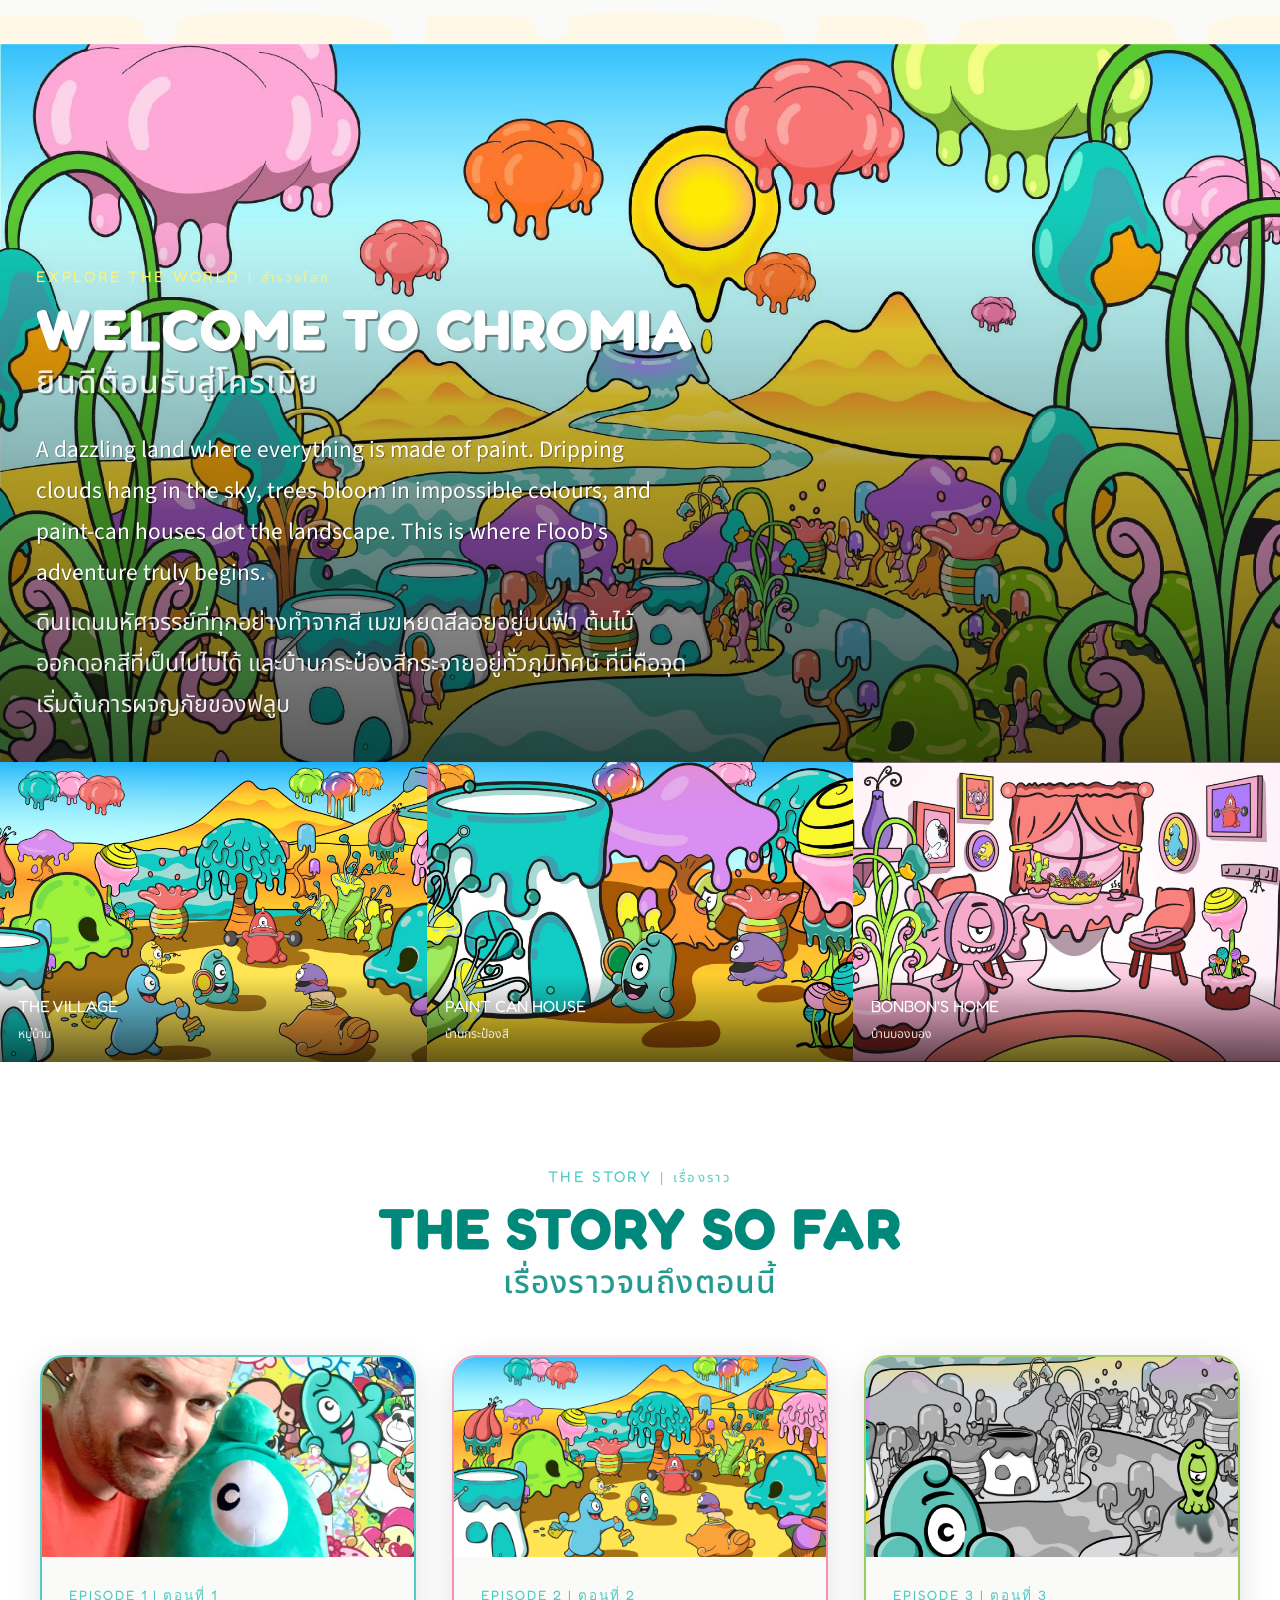
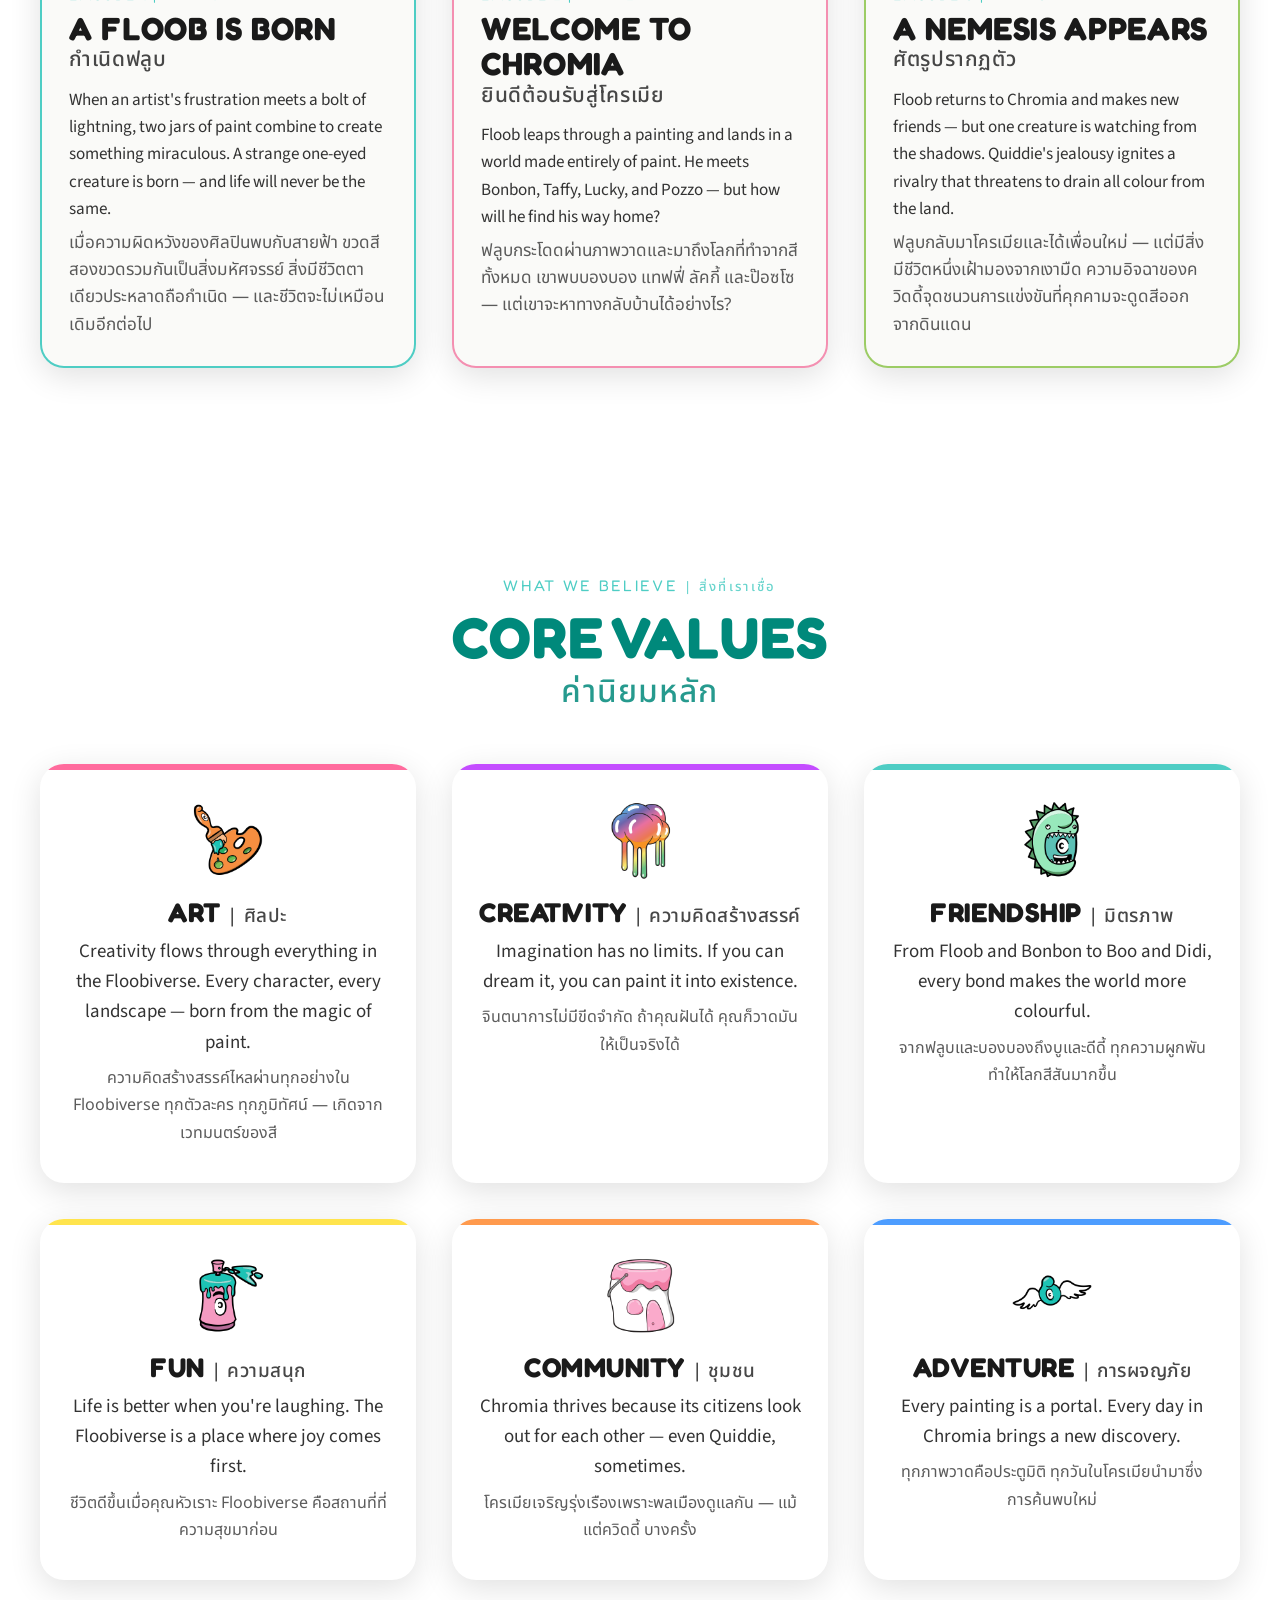
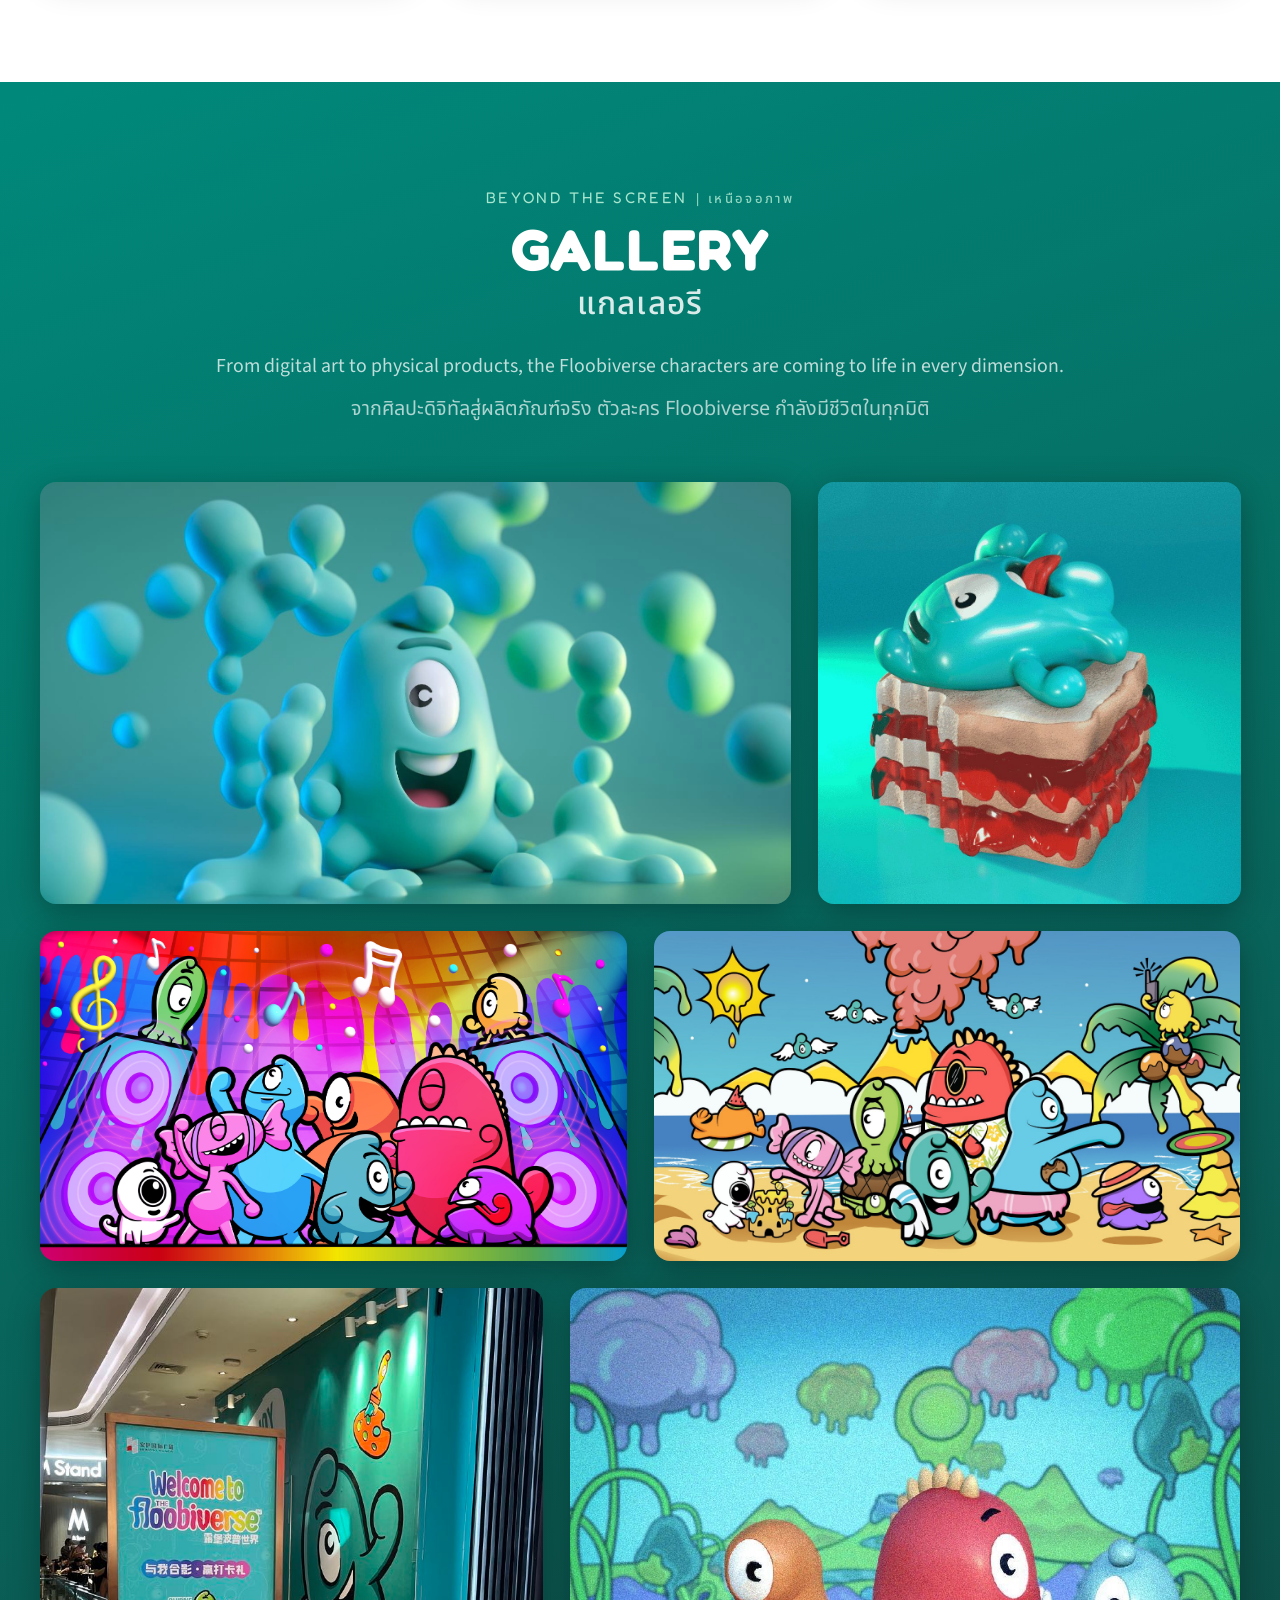
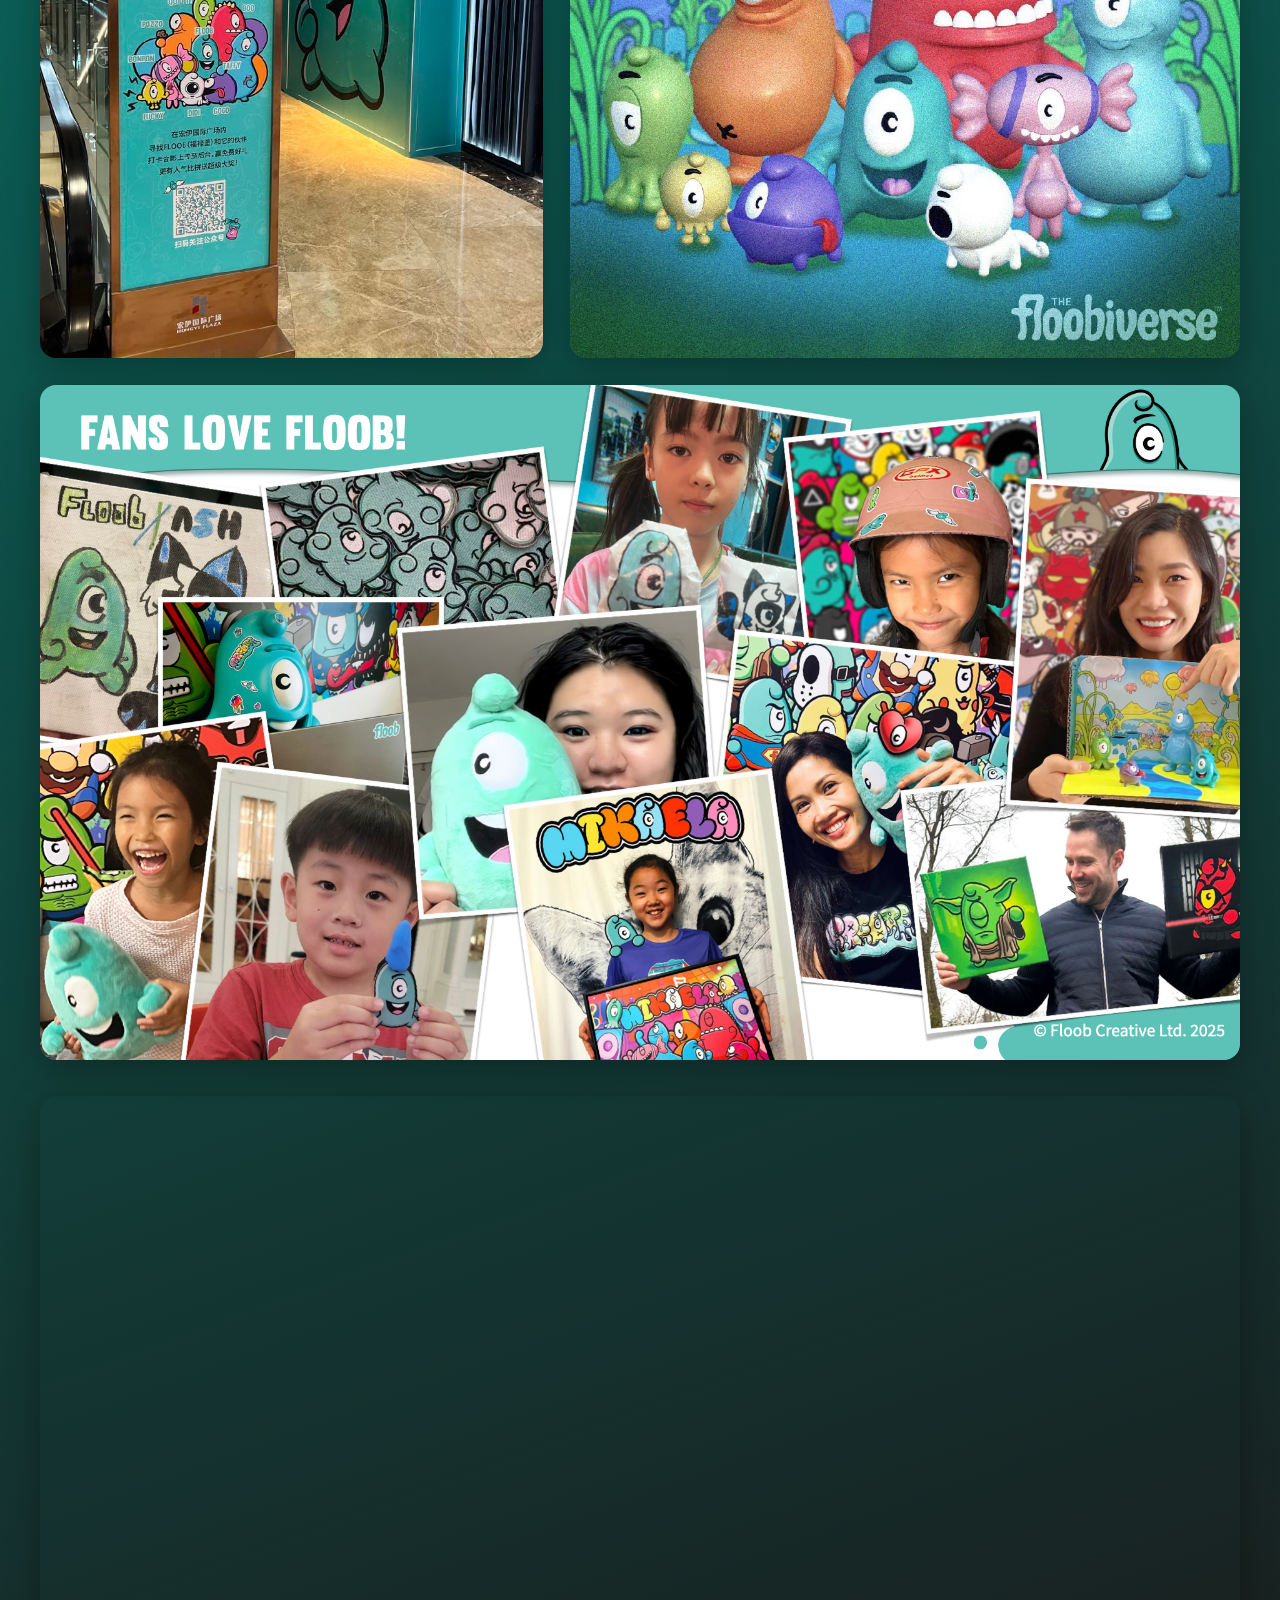
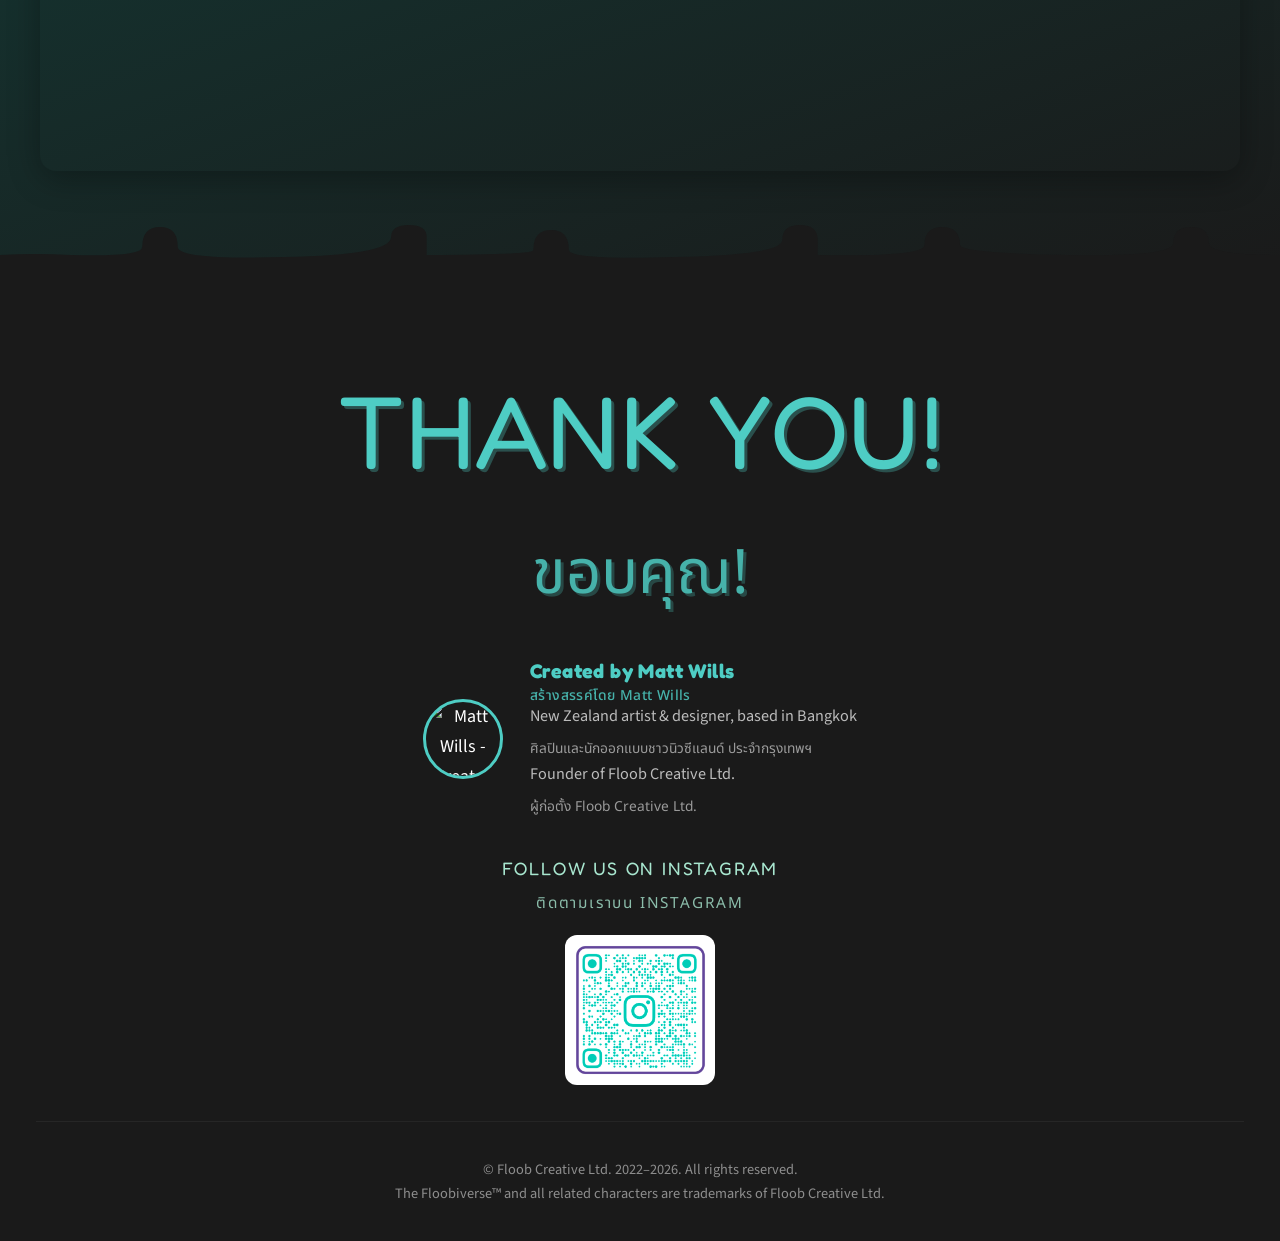
==== commit 2d032a9c: "Add welcome text, update episode images, and replace value icons - Added "welcome to the" text above" ====
--- a/index.html
+++ b/index.html
@@ -74,6 +74,7 @@
       </div>
       <!-- B2: Right column - logo and tagline -->
       <div class="hero-right">
+        <span class="hero-welcome-text">welcome to the</span>
         <!-- B3: Logo PNG from new assets -->
         <img src="new assets/floobiverse-logo@2x.png" alt="The Floobiverse" class="hero-logo">
         <h1 class="hero-tagline">What if <span class="paint-word">paint</span> came alive?<br><span class="thai-tagline">ถ้า<span class="paint-word">สี</span>มีชีวิต?</span></h1>
@@ -479,7 +480,7 @@
     <div class="episodes-grid">
       <div class="episode-card">
         <div class="episode-card-img">
-          <img src="assets/images/world/chromia-panorama.png" alt="Episode 1 scene" loading="lazy">
+          <img src="new assets/a-floob-is-born.jpg" alt="Episode 1 scene - A Floob is Born" loading="lazy">
         </div>
         <div class="episode-card-body">
           <div class="episode-number">Episode 1 | ตอนที่ 1</div>
@@ -503,15 +504,14 @@
         </div>
       </div>
 
-      <!-- F11: Episode 3 image TBD -->
+      <!-- F11: Episode 3 -->
       <div class="episode-card">
         <div class="episode-card-img">
-          <!-- TODO: Replace with final Episode 3 artwork when available -->
-          <img src="assets/images/world/chromia-paintcan.png" alt="Episode 3 scene - TBD" loading="lazy">
+          <img src="new assets/a-nemesis-is-born.jpg" alt="Episode 3 scene - A Nemesis Appears" loading="lazy">
         </div>
         <div class="episode-card-body">
           <div class="episode-number">Episode 3 | ตอนที่ 3</div>
-          <h3>A Nemesis is Born<br><span class="thai-episode-title">กำเนิดศัตรู</span></h3>
+          <h3>A Nemesis Appears<br><span class="thai-episode-title">ศัตรูปรากฏตัว</span></h3>
           <p>Floob returns to Chromia and makes new friends &mdash; but one creature is watching from the shadows. Quiddie's jealousy ignites a rivalry that threatens to drain all colour from the land.</p>
           <p class="thai-text-small">ฟลูบกลับมาโครเมียและได้เพื่อนใหม่ — แต่มีสิ่งมีชีวิตหนึ่งเฝ้ามองจากเงามืด ความอิจฉาของควิดดี้จุดชนวนการแข่งขันที่คุกคามจะดูดสีออกจากดินแดน</p>
         </div>
@@ -528,35 +528,34 @@
         <h2>Core Values<br><span class="thai-subtitle">ค่านิยมหลัก</span></h2>
       </div>
 
-      <!-- G12: Placeholder icons until final icon assets are provided -->
       <div class="values-grid">
         <div class="value-item">
-          <span class="value-icon placeholder-icon" aria-label="Art icon placeholder"></span>
+          <img src="new assets/core values icons/art-icon.png" alt="Art icon" class="value-icon-img">
           <h3>Art <span class="thai-value-title">| ศิลปะ</span></h3>
           <p>Creativity flows through everything in the Floobiverse. Every character, every landscape &mdash; born from the magic of paint.<br><span class="thai-text-small">ความคิดสร้างสรรค์ไหลผ่านทุกอย่างใน Floobiverse ทุกตัวละคร ทุกภูมิทัศน์ — เกิดจากเวทมนตร์ของสี</span></p>
         </div>
         <div class="value-item">
-          <span class="value-icon placeholder-icon" aria-label="Creativity icon placeholder"></span>
+          <img src="new assets/core values icons/creativity-icon.png" alt="Creativity icon" class="value-icon-img">
           <h3>Creativity <span class="thai-value-title">| ความคิดสร้างสรรค์</span></h3>
           <p>Imagination has no limits. If you can dream it, you can paint it into existence.<br><span class="thai-text-small">จินตนาการไม่มีขีดจำกัด ถ้าคุณฝันได้ คุณก็วาดมันให้เป็นจริงได้</span></p>
         </div>
         <div class="value-item">
-          <span class="value-icon placeholder-icon" aria-label="Friendship icon placeholder"></span>
+          <img src="new assets/core values icons/friendship-icon.png" alt="Friendship icon" class="value-icon-img">
           <h3>Friendship <span class="thai-value-title">| มิตรภาพ</span></h3>
           <p>From Floob and Bonbon to Boo and Didi, every bond makes the world more colourful.<br><span class="thai-text-small">จากฟลูบและบองบองถึงบูและดีดี้ ทุกความผูกพันทำให้โลกสีสันมากขึ้น</span></p>
         </div>
         <div class="value-item">
-          <span class="value-icon placeholder-icon" aria-label="Fun icon placeholder"></span>
+          <img src="new assets/core values icons/fun-icon.png" alt="Fun icon" class="value-icon-img">
           <h3>Fun <span class="thai-value-title">| ความสนุก</span></h3>
           <p>Life is better when you're laughing. The Floobiverse is a place where joy comes first.<br><span class="thai-text-small">ชีวิตดีขึ้นเมื่อคุณหัวเราะ Floobiverse คือสถานที่ที่ความสุขมาก่อน</span></p>
         </div>
         <div class="value-item">
-          <span class="value-icon placeholder-icon" aria-label="Community icon placeholder"></span>
+          <img src="new assets/core values icons/community-icon.png" alt="Community icon" class="value-icon-img">
           <h3>Community <span class="thai-value-title">| ชุมชน</span></h3>
           <p>Chromia thrives because its citizens look out for each other &mdash; even Quiddie, sometimes.<br><span class="thai-text-small">โครเมียเจริญรุ่งเรืองเพราะพลเมืองดูแลกัน — แม้แต่ควิดดี้ บางครั้ง</span></p>
         </div>
         <div class="value-item">
-          <span class="value-icon placeholder-icon" aria-label="Adventure icon placeholder"></span>
+          <img src="new assets/core values icons/adventure-icon.png" alt="Adventure icon" class="value-icon-img">
           <h3>Adventure <span class="thai-value-title">| การผจญภัย</span></h3>
           <p>Every painting is a portal. Every day in Chromia brings a new discovery.<br><span class="thai-text-small">ทุกภาพวาดคือประตูมิติ ทุกวันในโครเมียนำมาซึ่งการค้นพบใหม่</span></p>
         </div>
--- a/css/style.css
+++ b/css/style.css
@@ -387,6 +387,18 @@
   padding-left: 1rem;
 }
 
+/* Hero "welcome to the" text - matches section-label style from origin */
+.hero-welcome-text {
+  font-family: var(--font-display);
+  font-size: clamp(1rem, 2vw, 1.5rem);
+  text-transform: uppercase;
+  letter-spacing: 0.15em;
+  color: var(--lucky-yellow);
+  margin-bottom: 0.5rem;
+  display: block;
+  text-shadow: 2px 2px 0px rgba(0, 0, 0, 0.3);
+}
+
 /* B3: Hero logo - MUCH BIGGER */
 .hero-logo {
   width: 100%; /* Full width of column */
@@ -421,6 +433,9 @@
     width: 90vw; /* Almost full viewport width */
     max-width: none;
     margin: 0 auto 1rem;
+  }
+  .hero-welcome-text {
+    text-align: center;
   }
 }
 
@@ -1071,6 +1086,15 @@
   color: var(--dark-soft);
 }
 
+/* Value icon images - actual icon assets */
+.value-icon-img {
+  width: 80px;
+  height: 80px;
+  object-fit: contain;
+  margin: 0 auto 1rem;
+  display: block;
+}
+
 /* G13: Increased value heading size */
 .value-item h3 {
   font-family: var(--font-display);
--- a/css/animations.css
+++ b/css/animations.css
@@ -0,0 +1,185 @@
+/* ============================================
+   THE FLOOBIVERSE - Animations & Effects
+   ============================================ */
+
+/* --- Hero Animations --- */
+@keyframes heroZoom {
+  0% { transform: scale(1.05); }
+  100% { transform: scale(1.15); }
+}
+
+@keyframes logoFloat {
+  0%, 100% { transform: translateY(0); }
+  50% { transform: translateY(-12px); }
+}
+
+@keyframes bounce {
+  0%, 20%, 50%, 80%, 100% { transform: translateX(-50%) translateY(0); }
+  40% { transform: translateX(-50%) translateY(-16px); }
+  60% { transform: translateX(-50%) translateY(-8px); }
+}
+
+/* --- Character Animations --- */
+@keyframes gentleFloat {
+  0%, 100% { transform: translateY(0) rotate(0deg); }
+  25% { transform: translateY(-8px) rotate(1deg); }
+  75% { transform: translateY(4px) rotate(-1deg); }
+}
+
+@keyframes wobble {
+  0%, 100% { transform: rotate(0deg); }
+  25% { transform: rotate(-3deg); }
+  75% { transform: rotate(3deg); }
+}
+
+@keyframes paintDrip {
+  0% { transform: scaleY(0); transform-origin: top; }
+  60% { transform: scaleY(1.1); }
+  80% { transform: scaleY(0.95); }
+  100% { transform: scaleY(1); transform-origin: top; }
+}
+
+@keyframes blobMorph {
+  0% { border-radius: 60% 40% 50% 50% / 50% 60% 40% 50%; }
+  25% { border-radius: 50% 60% 40% 50% / 40% 50% 60% 50%; }
+  50% { border-radius: 40% 50% 60% 50% / 60% 40% 50% 50%; }
+  75% { border-radius: 50% 40% 50% 60% / 50% 50% 40% 60%; }
+  100% { border-radius: 60% 40% 50% 50% / 50% 60% 40% 50%; }
+}
+
+@keyframes fadeInUp {
+  from {
+    opacity: 0;
+    transform: translateY(40px);
+  }
+  to {
+    opacity: 1;
+    transform: translateY(0);
+  }
+}
+
+@keyframes fadeInScale {
+  from {
+    opacity: 0;
+    transform: scale(0.9);
+  }
+  to {
+    opacity: 1;
+    transform: scale(1);
+  }
+}
+
+@keyframes slideInLeft {
+  from {
+    opacity: 0;
+    transform: translateX(-60px);
+  }
+  to {
+    opacity: 1;
+    transform: translateX(0);
+  }
+}
+
+@keyframes slideInRight {
+  from {
+    opacity: 0;
+    transform: translateX(60px);
+  }
+  to {
+    opacity: 1;
+    transform: translateX(0);
+  }
+}
+
+/* --- Paint Splat Pulse --- */
+@keyframes splatPulse {
+  0%, 100% { transform: scale(1); }
+  50% { transform: scale(1.05); }
+}
+
+/* --- Shimmer Effect for Loading --- */
+@keyframes shimmer {
+  0% { background-position: -200% center; }
+  100% { background-position: 200% center; }
+}
+
+/* --- Drip Animation for Section Borders --- */
+@keyframes dripDown {
+  0% {
+    clip-path: inset(0 0 100% 0);
+  }
+  100% {
+    clip-path: inset(0 0 0% 0);
+  }
+}
+
+/* --- Card Entrance Stagger --- */
+.char-card.animate-in {
+  animation: fadeInUp 0.6s cubic-bezier(0.16, 1, 0.3, 1) forwards;
+  opacity: 0;
+}
+
+.char-card.animate-in:nth-child(1) { animation-delay: 0s; }
+.char-card.animate-in:nth-child(2) { animation-delay: 0.08s; }
+.char-card.animate-in:nth-child(3) { animation-delay: 0.16s; }
+.char-card.animate-in:nth-child(4) { animation-delay: 0.24s; }
+.char-card.animate-in:nth-child(5) { animation-delay: 0.32s; }
+.char-card.animate-in:nth-child(6) { animation-delay: 0.40s; }
+.char-card.animate-in:nth-child(7) { animation-delay: 0.48s; }
+.char-card.animate-in:nth-child(8) { animation-delay: 0.56s; }
+.char-card.animate-in:nth-child(9) { animation-delay: 0.64s; }
+
+/* --- Value Items Stagger --- */
+.value-item.animate-in {
+  animation: fadeInScale 0.5s cubic-bezier(0.16, 1, 0.3, 1) forwards;
+  opacity: 0;
+}
+
+.value-item.animate-in:nth-child(1) { animation-delay: 0s; }
+.value-item.animate-in:nth-child(2) { animation-delay: 0.1s; }
+.value-item.animate-in:nth-child(3) { animation-delay: 0.2s; }
+.value-item.animate-in:nth-child(4) { animation-delay: 0.3s; }
+.value-item.animate-in:nth-child(5) { animation-delay: 0.4s; }
+.value-item.animate-in:nth-child(6) { animation-delay: 0.5s; }
+
+/* --- Episode Cards Stagger --- */
+.episode-card.animate-in {
+  animation: fadeInUp 0.6s cubic-bezier(0.16, 1, 0.3, 1) forwards;
+  opacity: 0;
+}
+
+.episode-card.animate-in:nth-child(1) { animation-delay: 0s; }
+.episode-card.animate-in:nth-child(2) { animation-delay: 0.15s; }
+.episode-card.animate-in:nth-child(3) { animation-delay: 0.3s; }
+
+/* --- Blob Morph Animation Applied --- */
+.blob-animated {
+  animation: blobMorph 8s ease-in-out infinite;
+}
+
+/* --- Hover micro-interactions --- */
+.value-item:hover .value-icon {
+  animation: wobble 0.5s ease;
+}
+
+/* --- Parallax helper --- */
+.parallax-slow {
+  will-change: transform;
+}
+
+/* --- Paint drip reveal on scroll --- */
+.drip-reveal {
+  animation: paintDrip 0.8s cubic-bezier(0.16, 1, 0.3, 1) forwards;
+}
+
+/* --- Gallery items stagger --- */
+.gallery-item.animate-in {
+  animation: fadeInScale 0.6s cubic-bezier(0.16, 1, 0.3, 1) forwards;
+  opacity: 0;
+}
+
+.gallery-item.animate-in:nth-child(1) { animation-delay: 0s; }
+.gallery-item.animate-in:nth-child(2) { animation-delay: 0.1s; }
+.gallery-item.animate-in:nth-child(3) { animation-delay: 0.2s; }
+.gallery-item.animate-in:nth-child(4) { animation-delay: 0.3s; }
+.gallery-item.animate-in:nth-child(5) { animation-delay: 0.4s; }
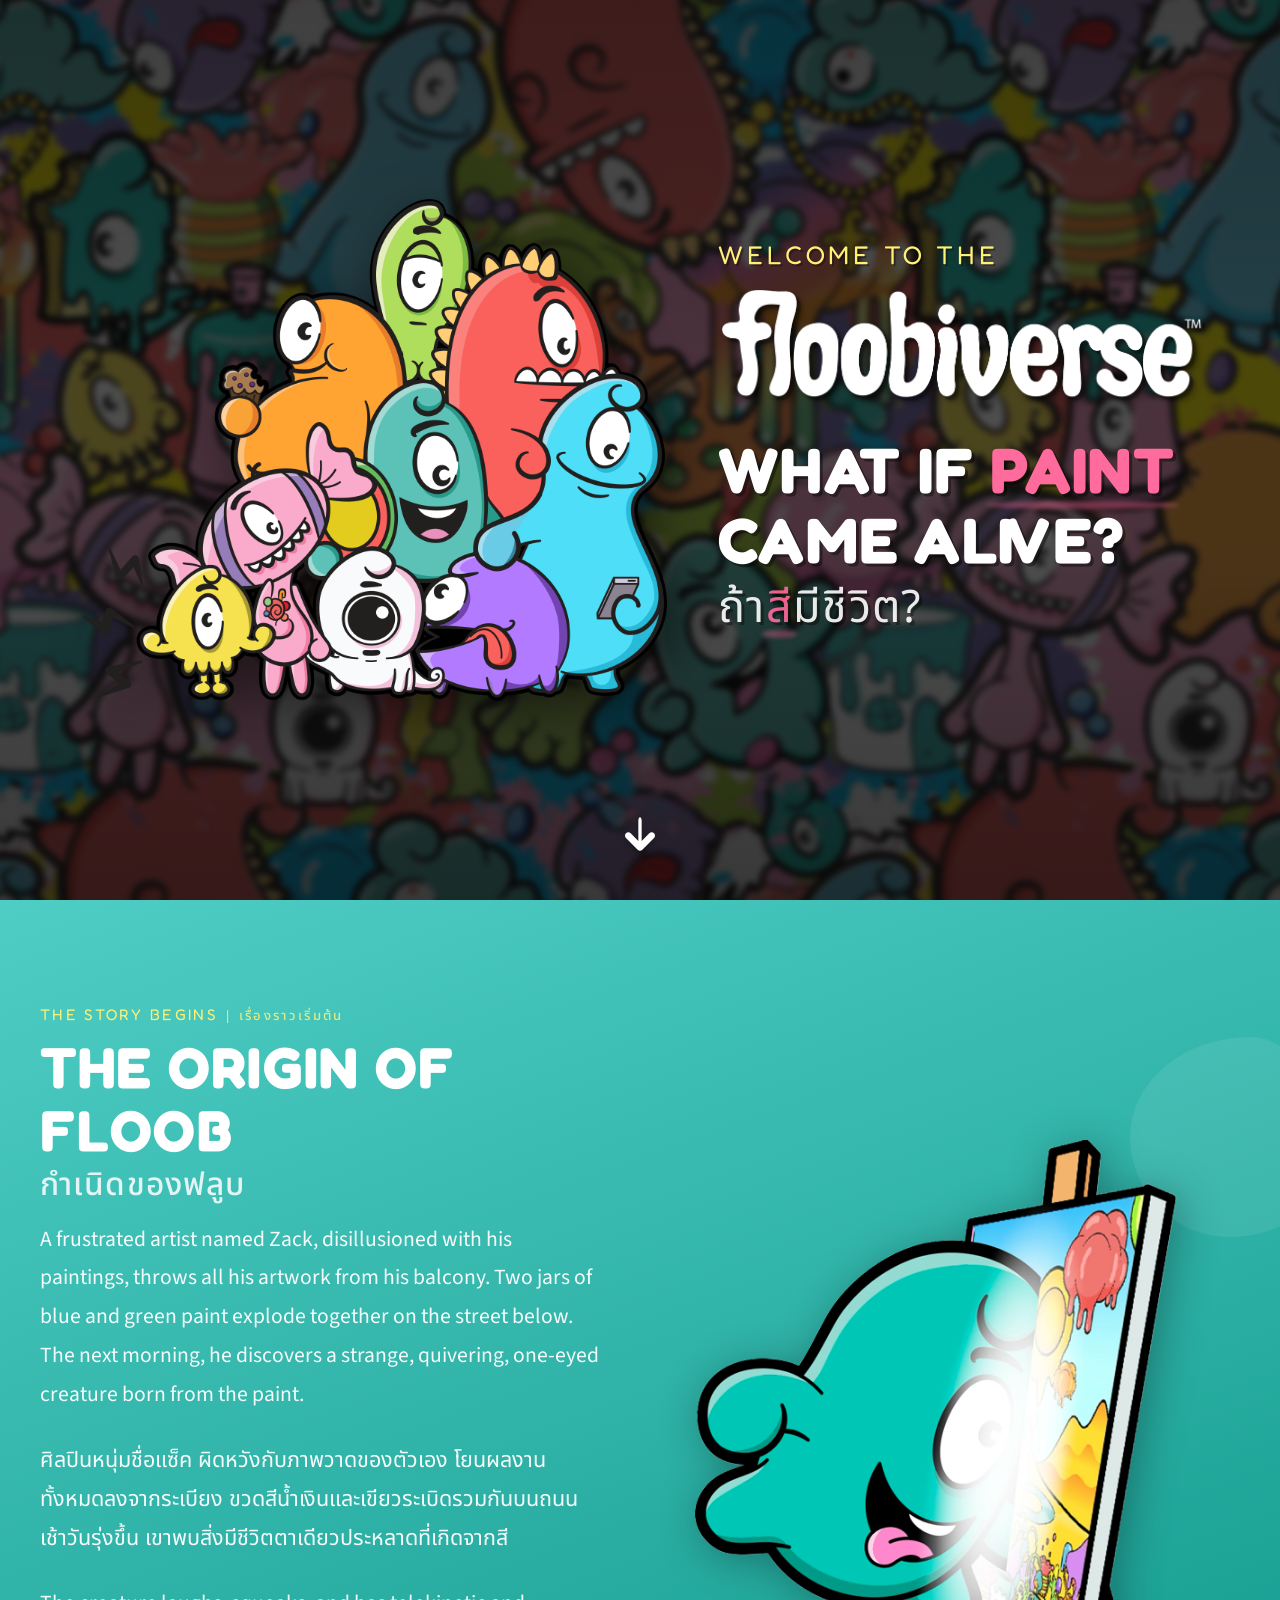
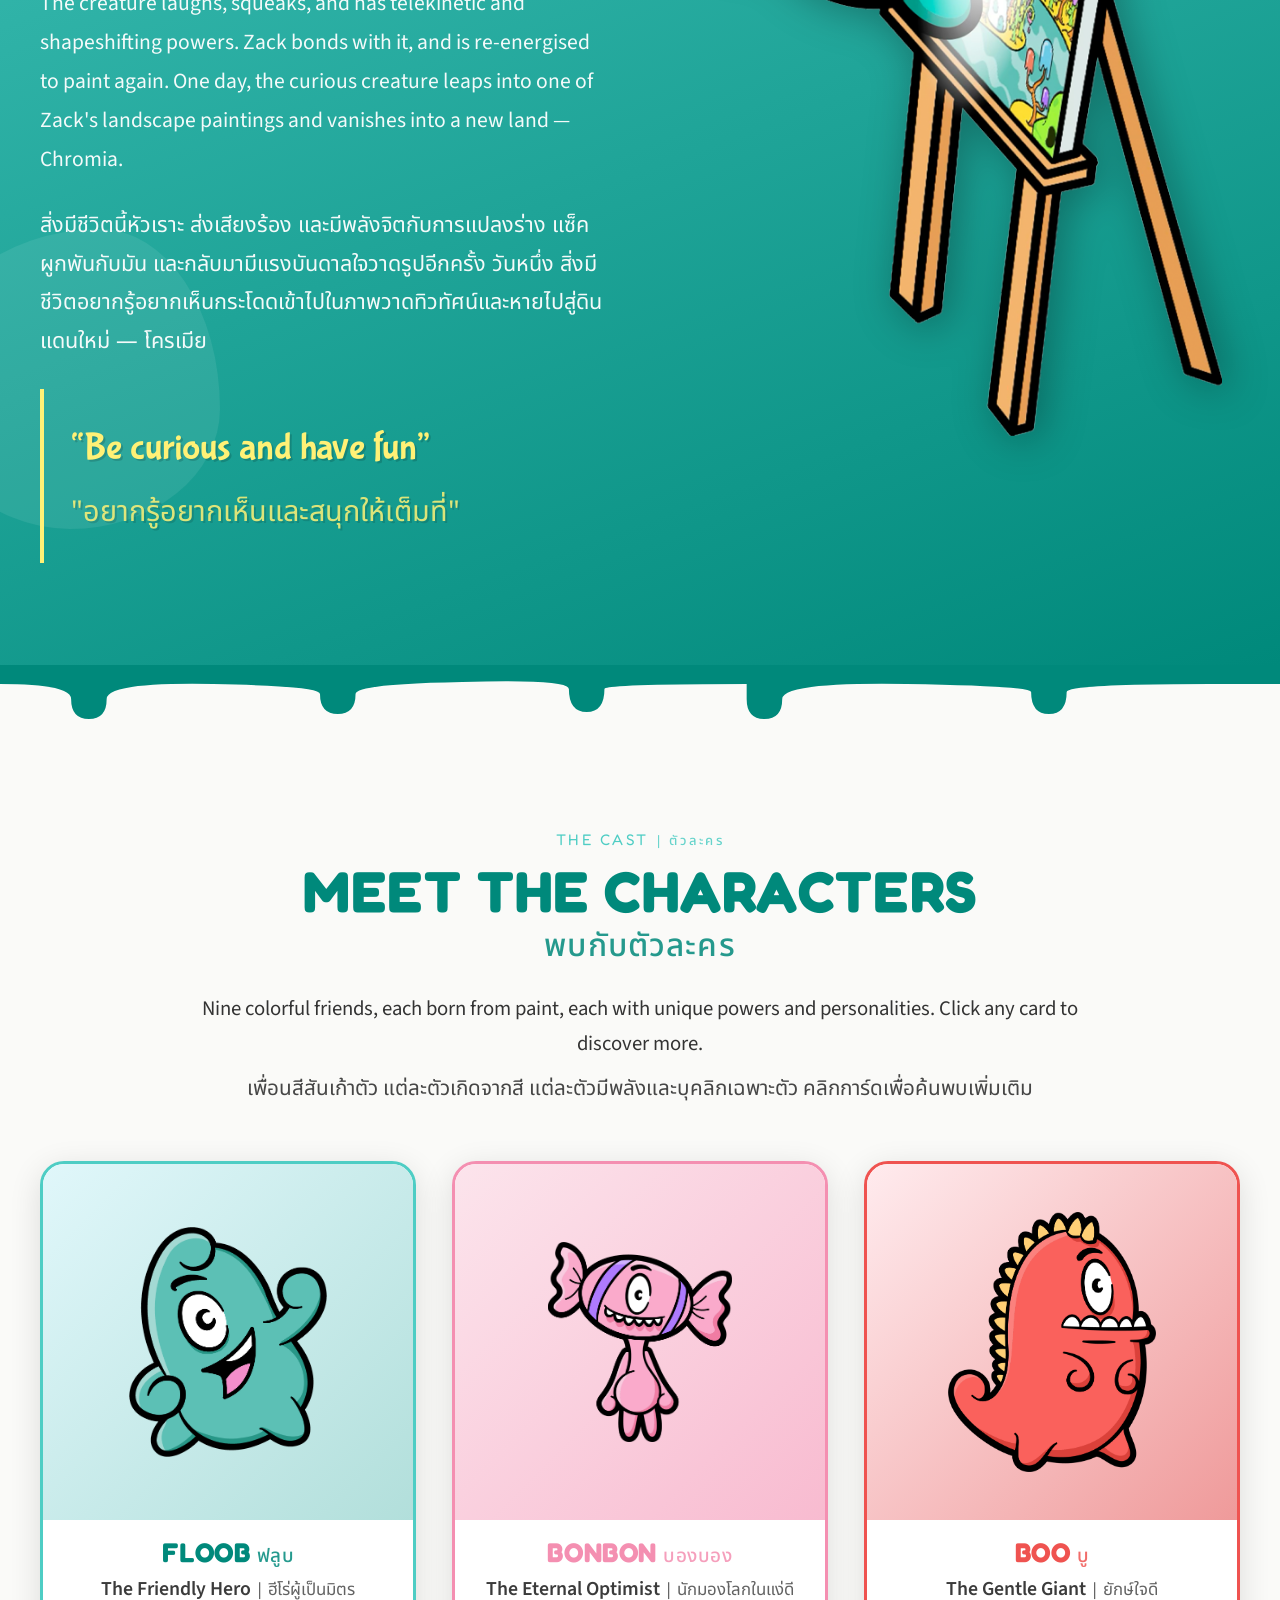
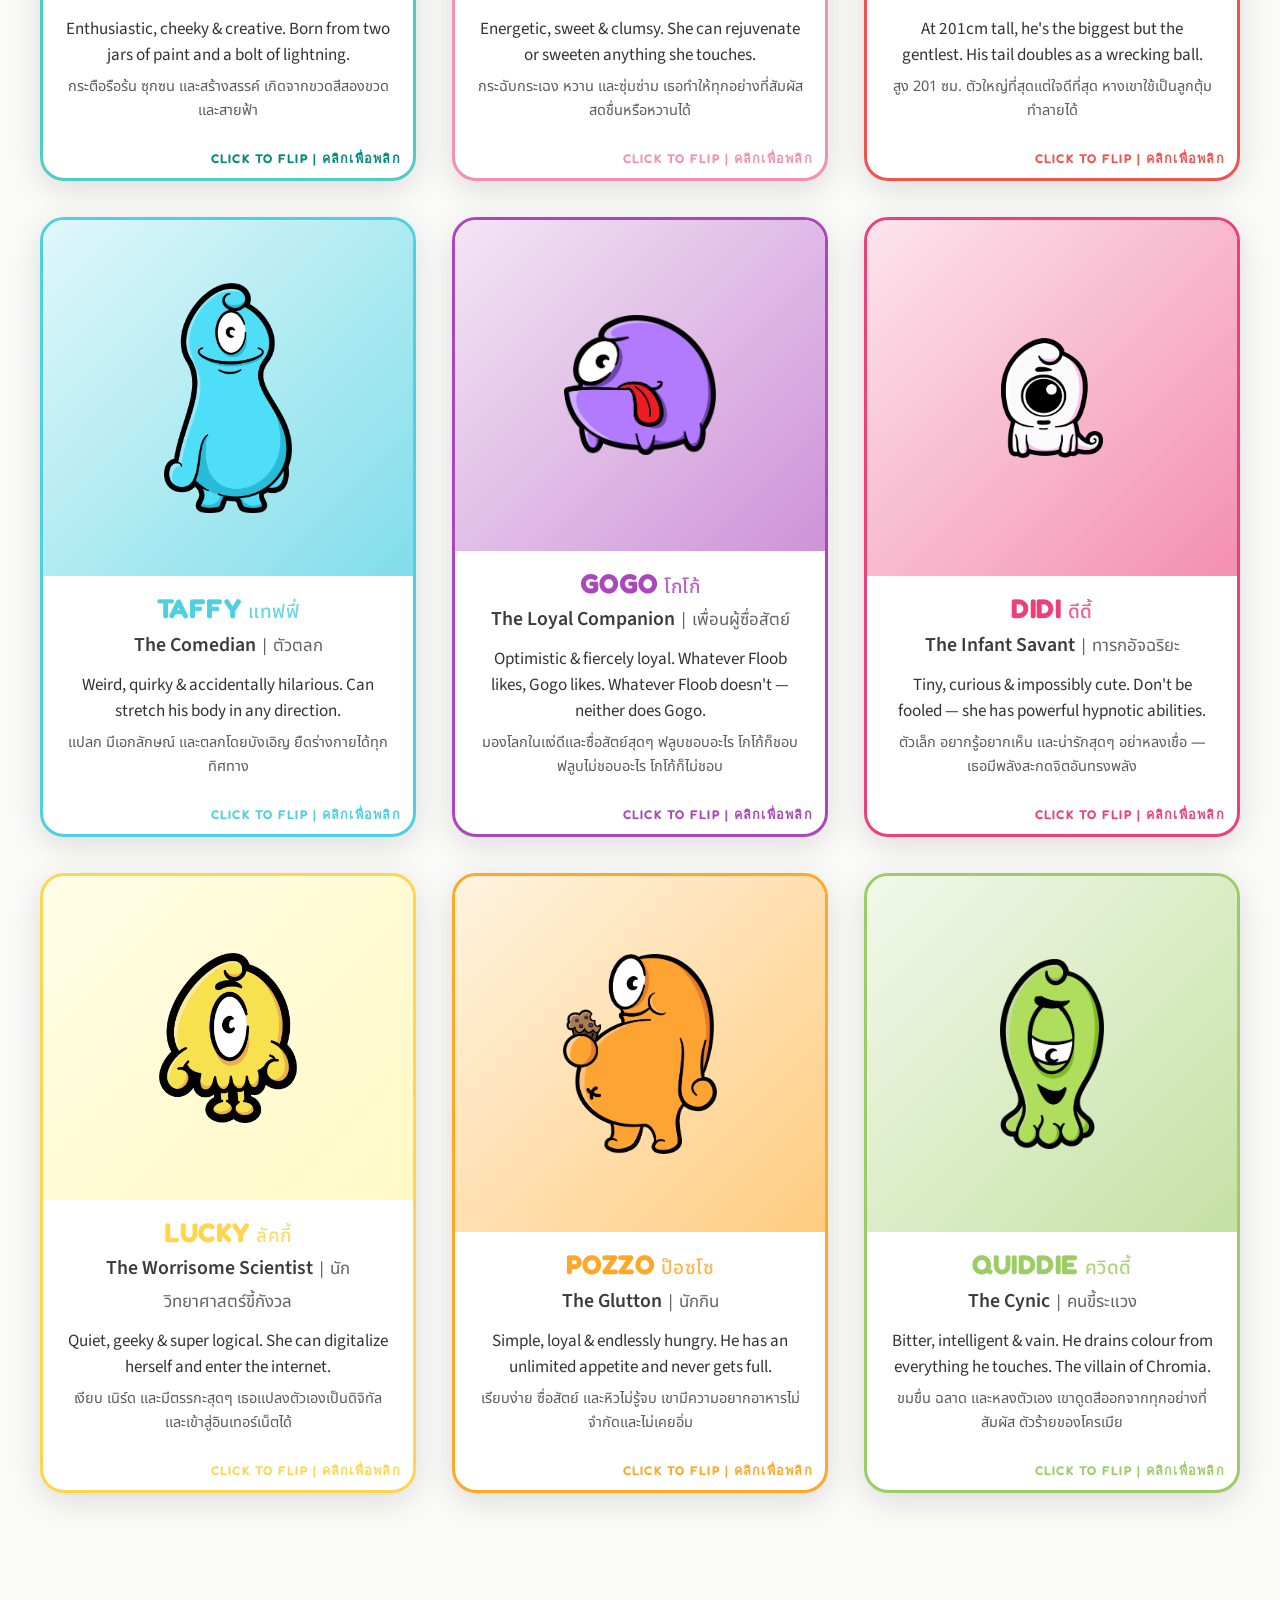
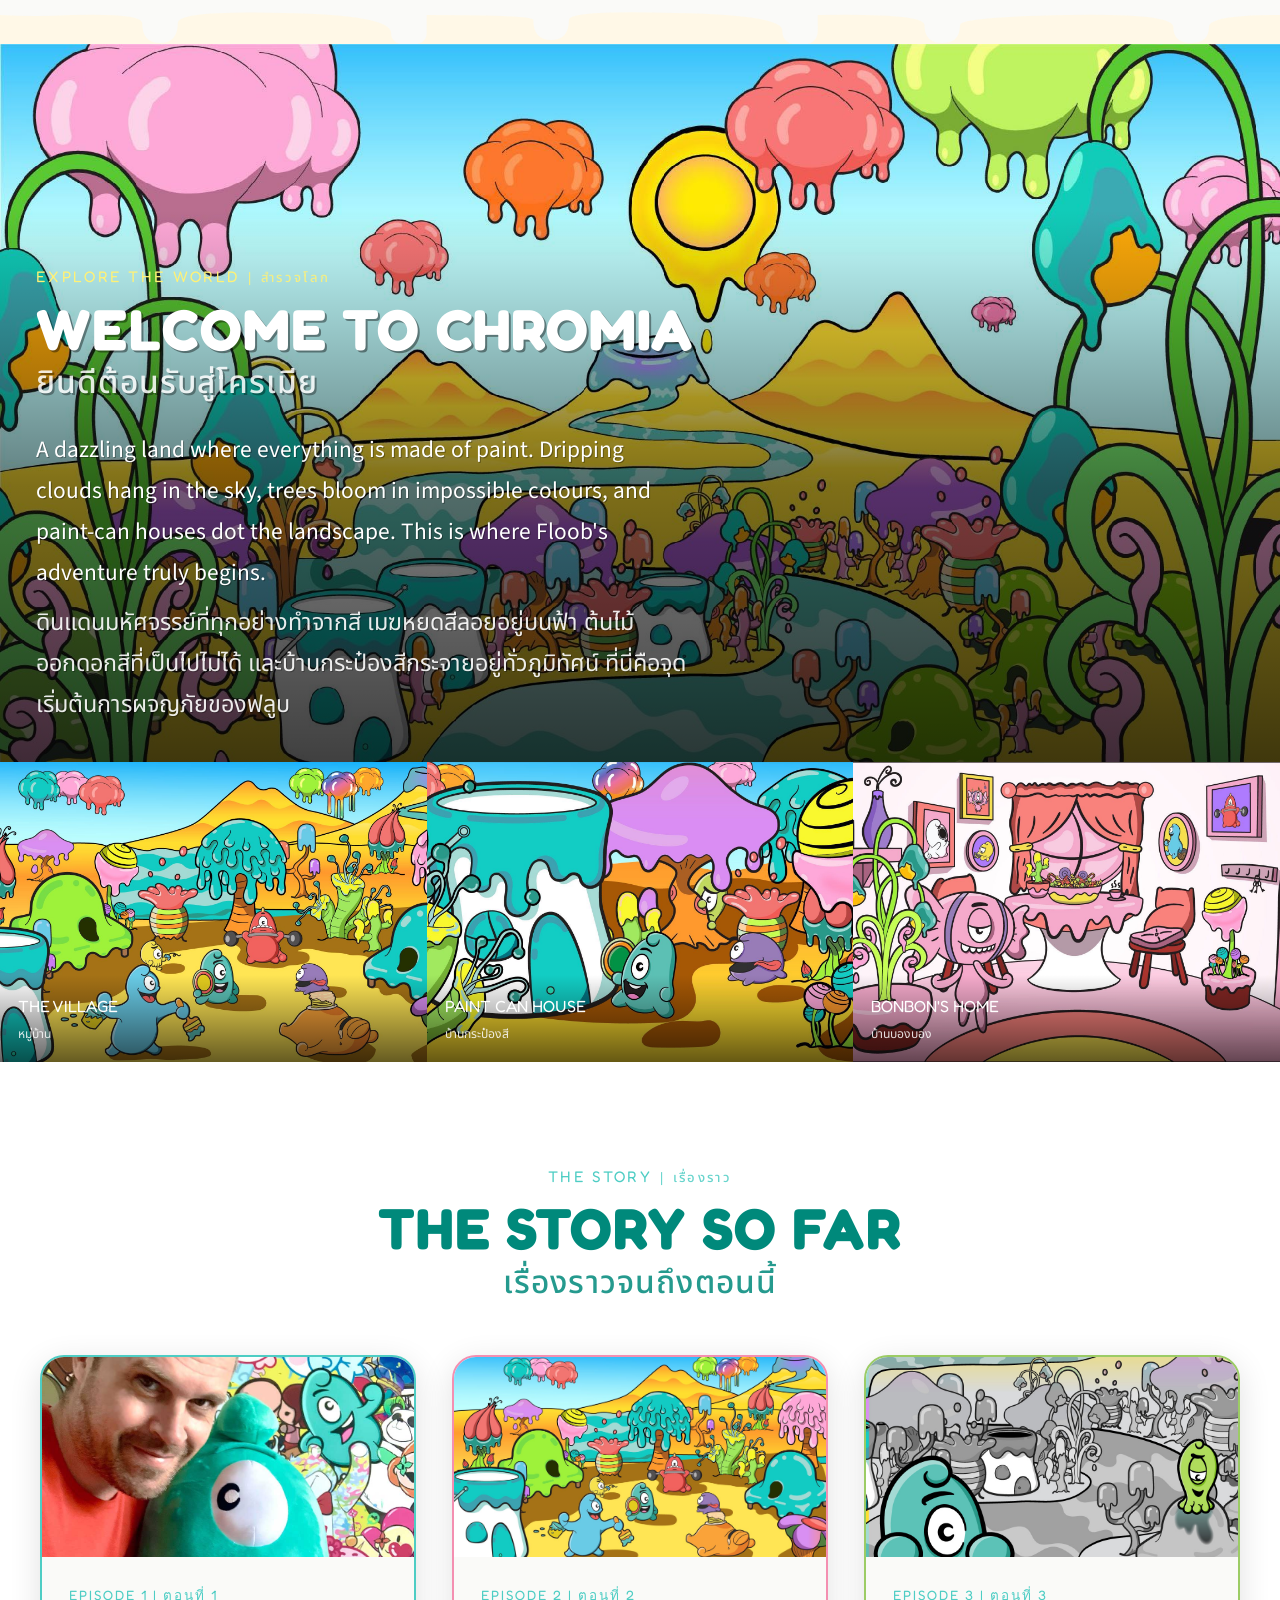
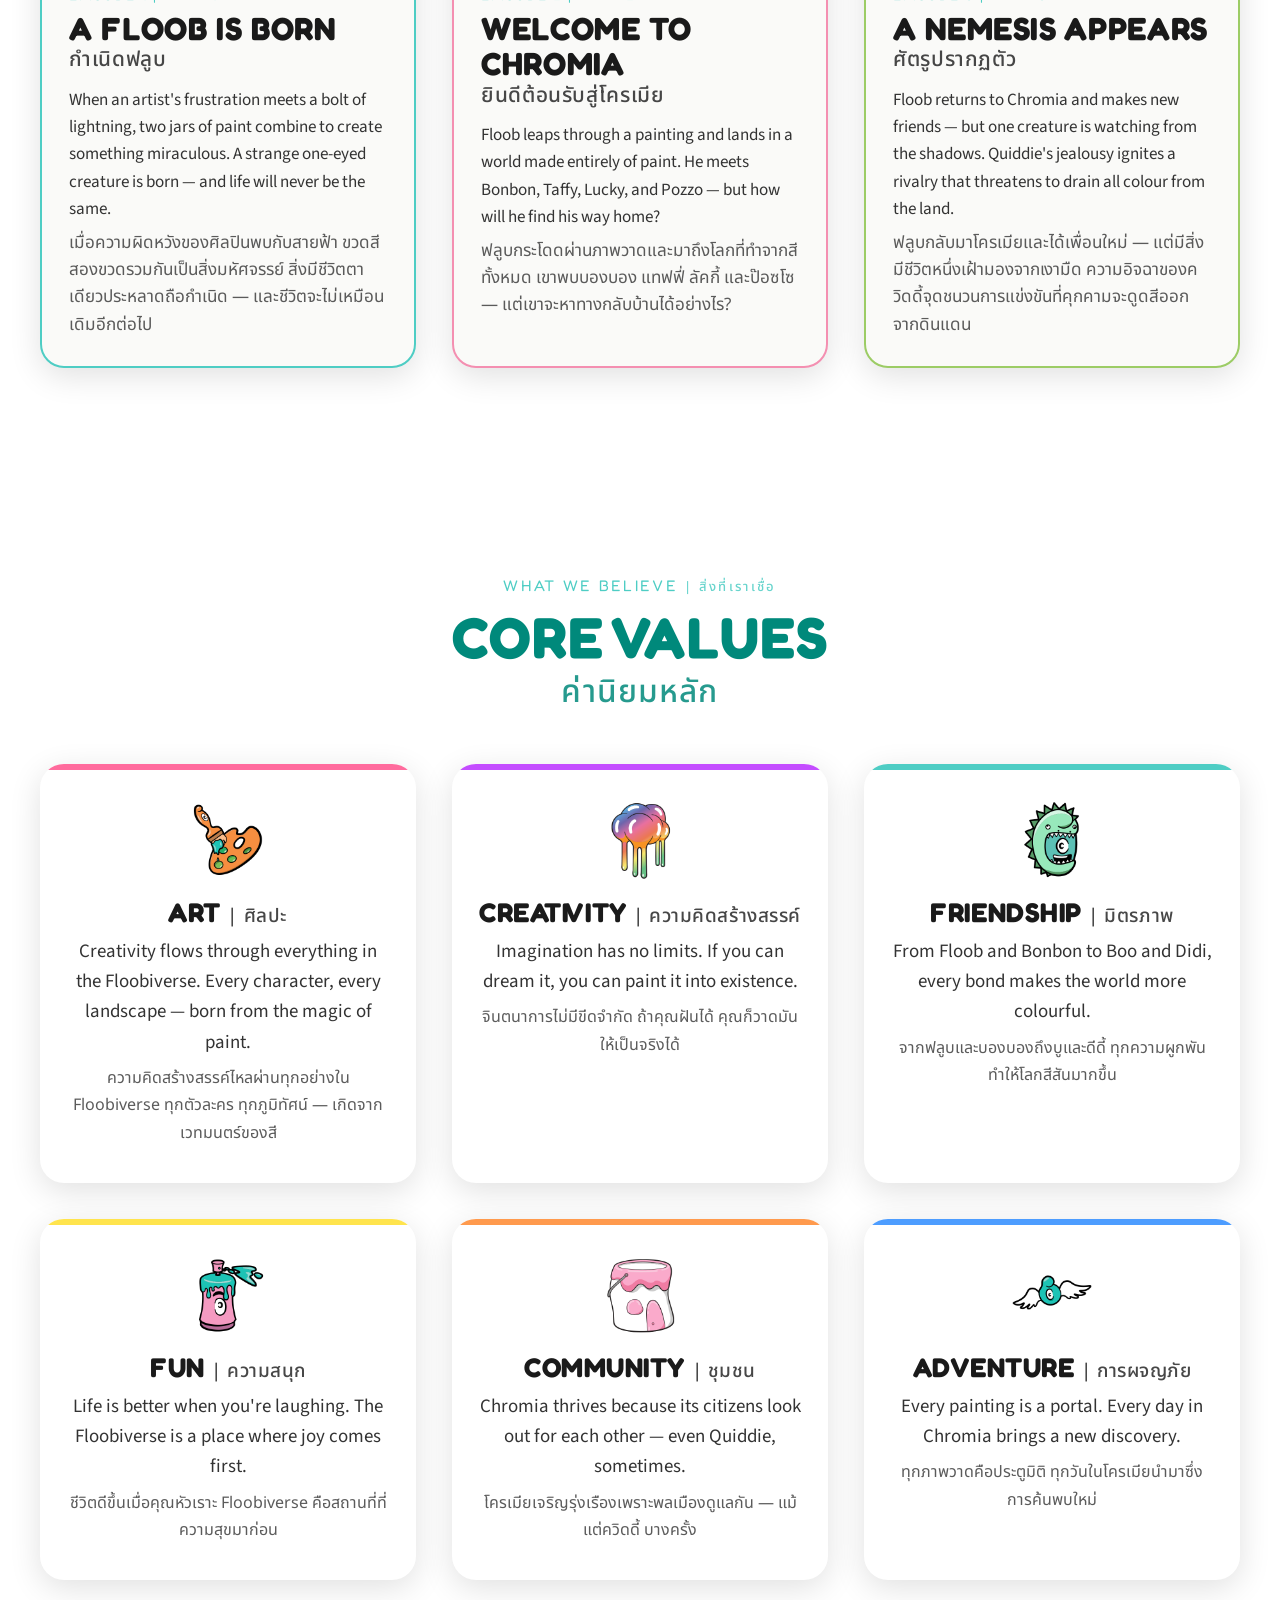
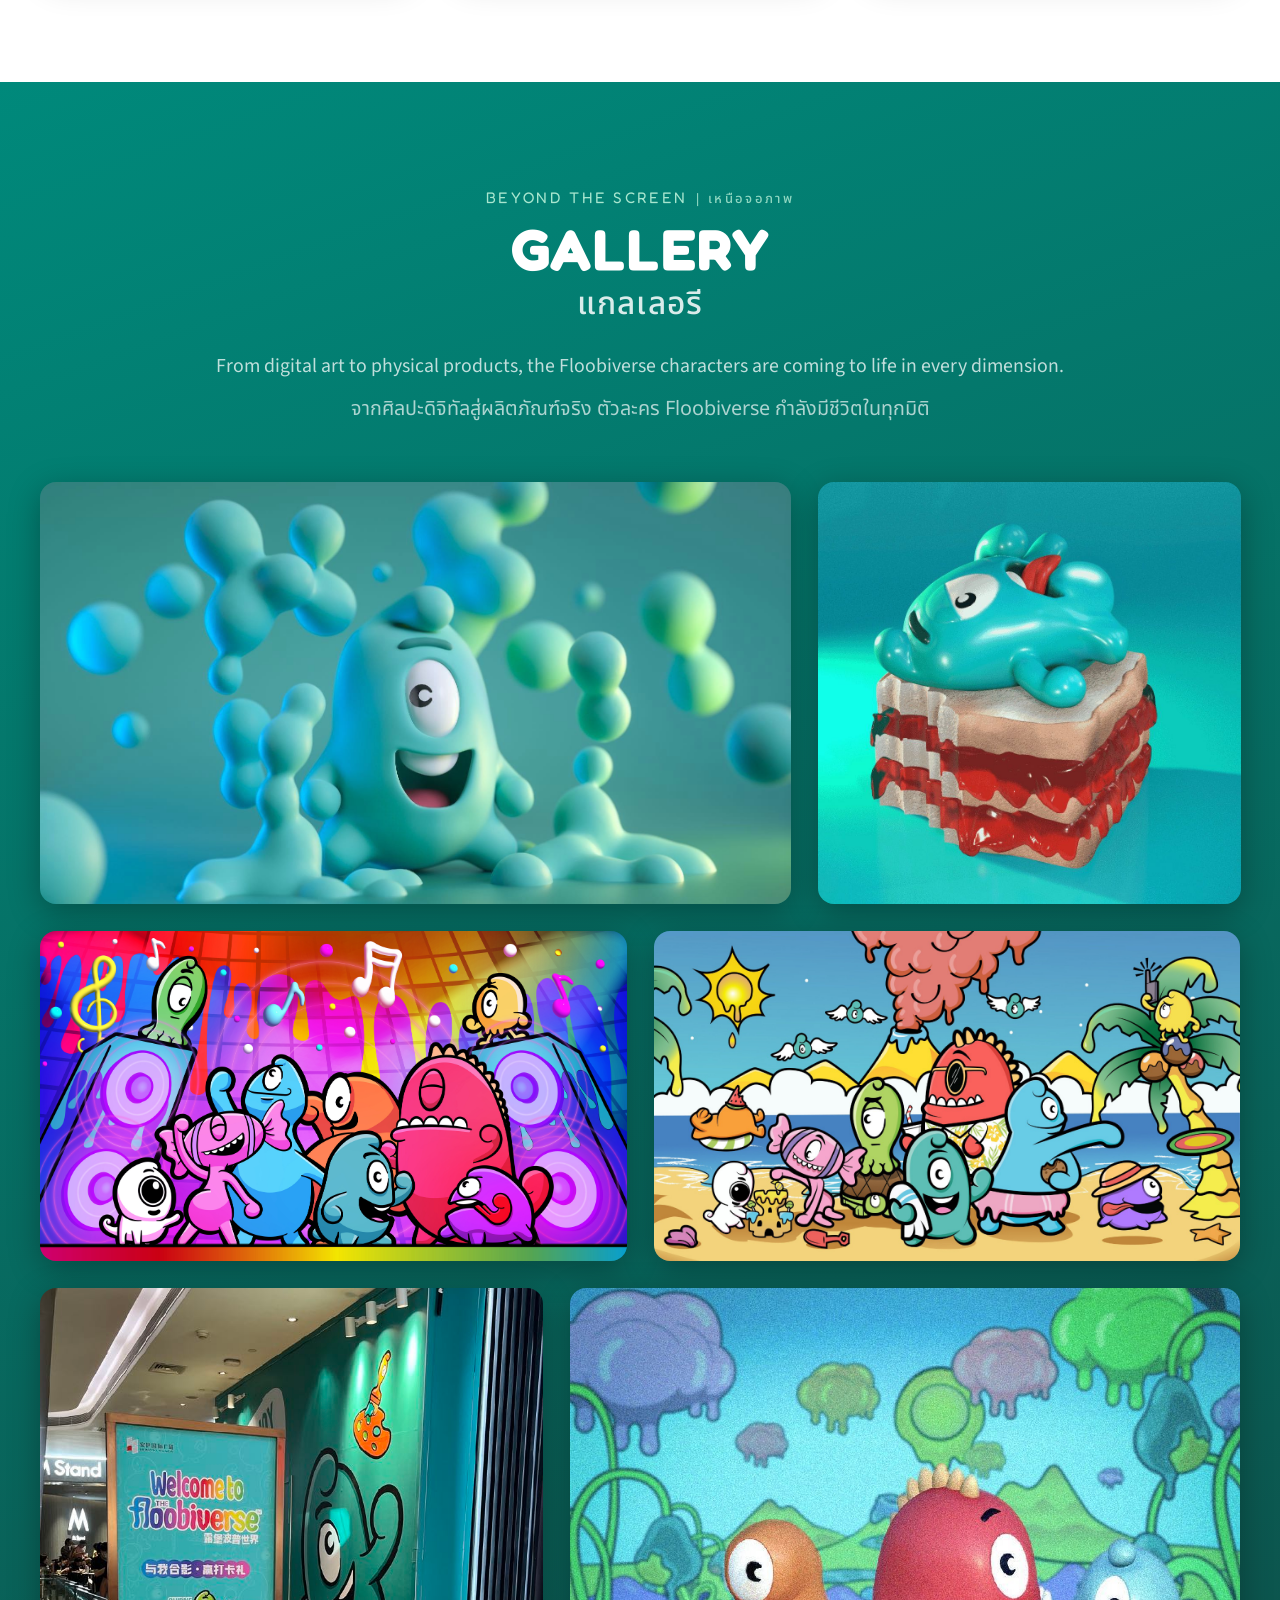
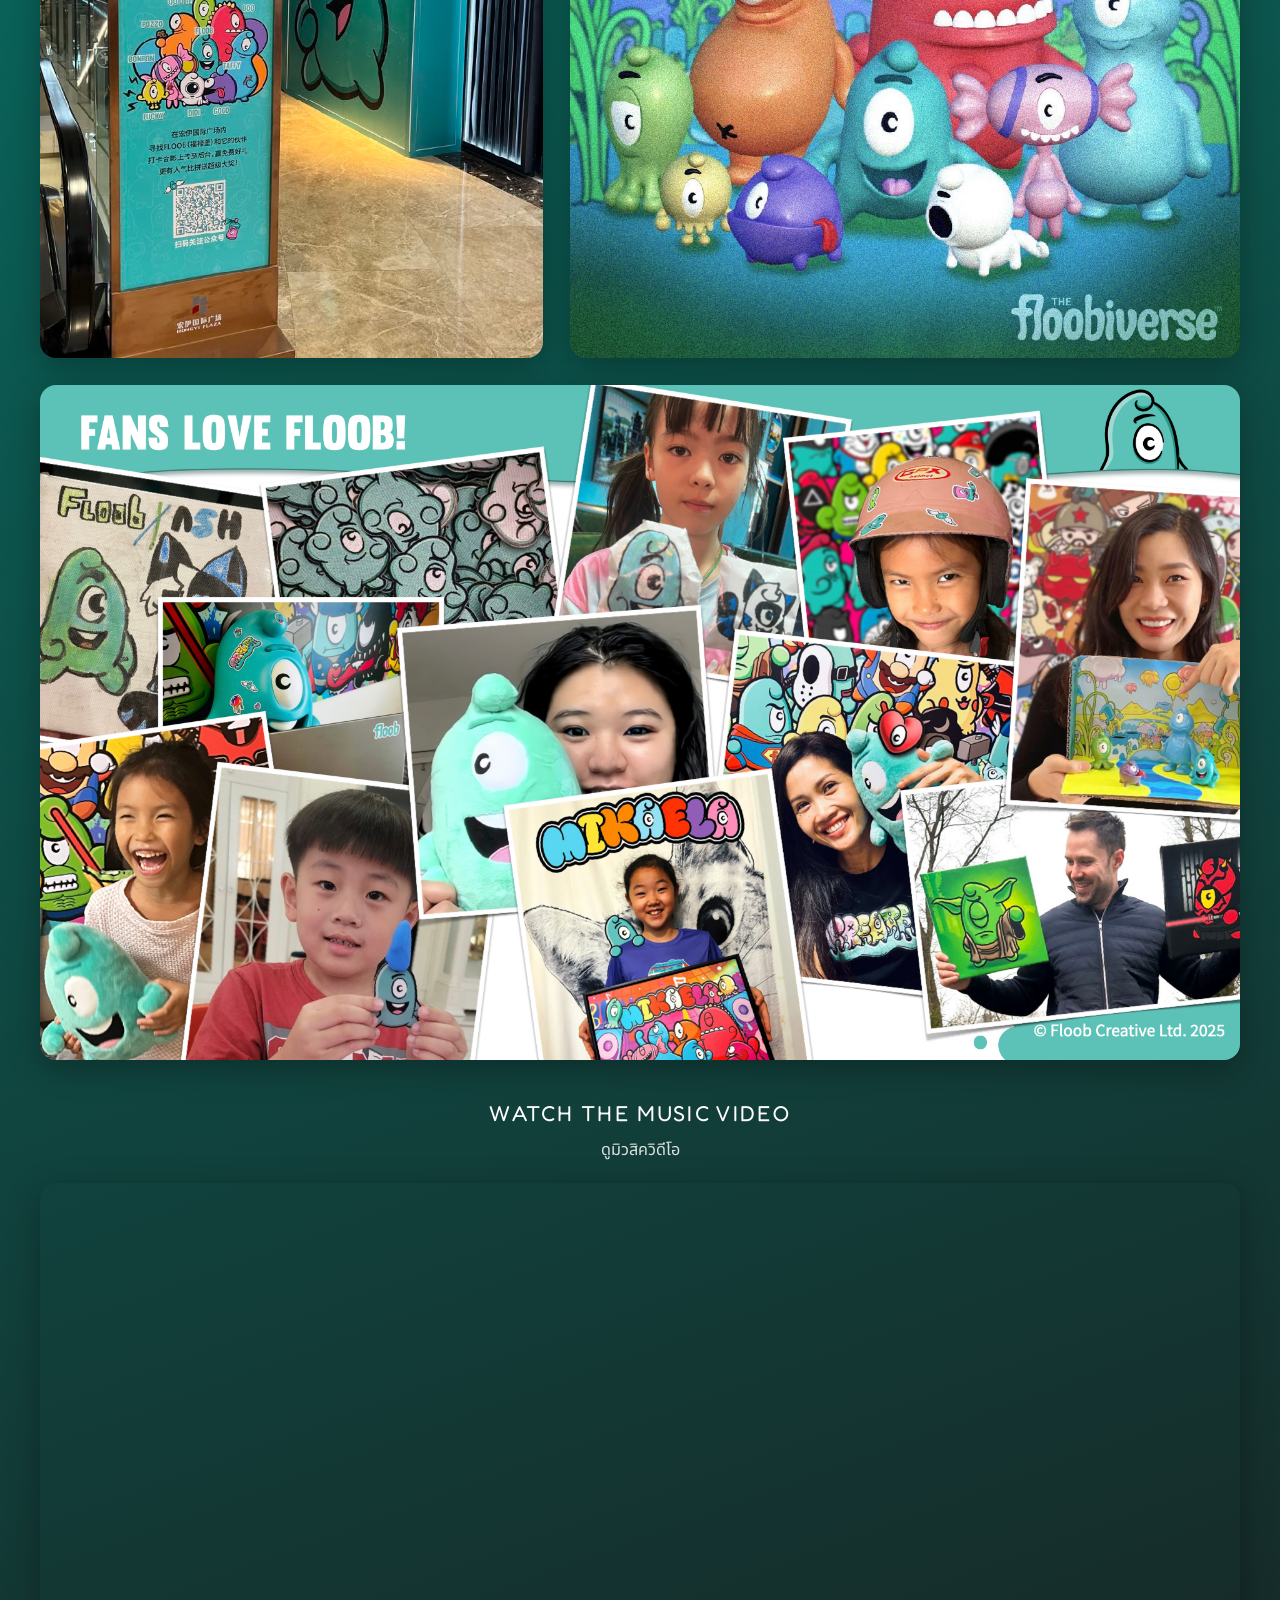
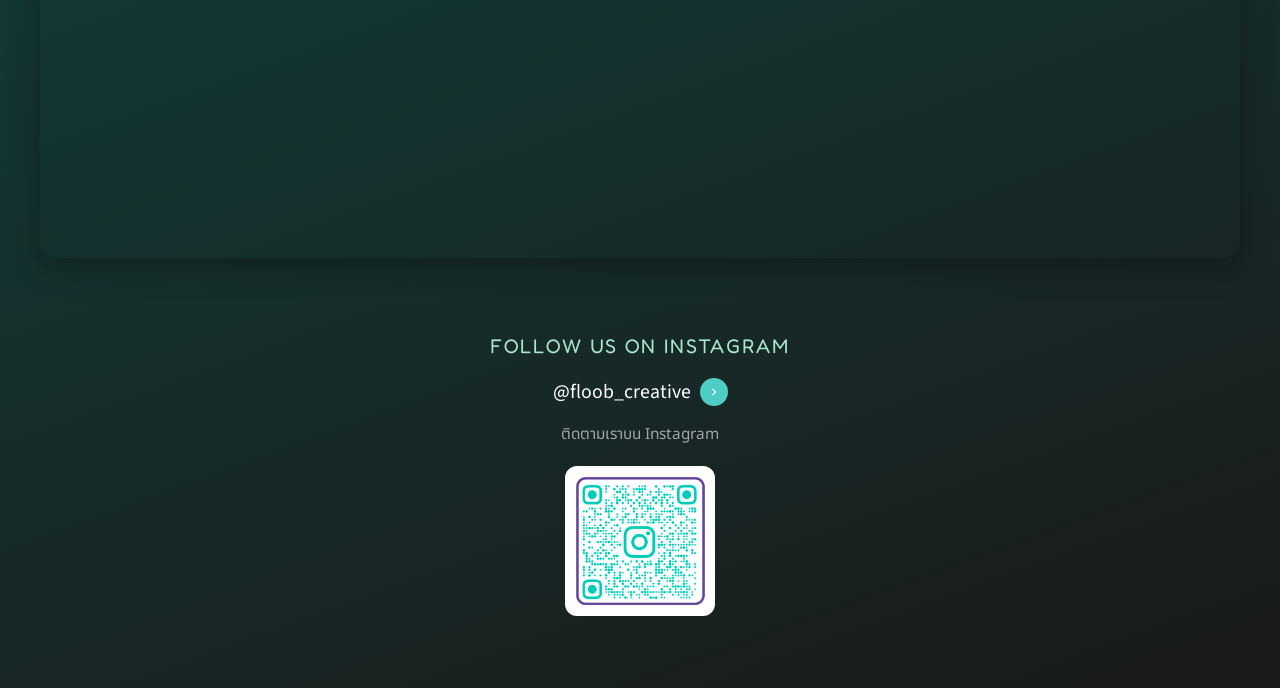
==== commit 1f079c59: "Multiple fixes for Wix embed - Fix Chromia section: increase overlay height for mobile text visibili" ====
--- a/index.html
+++ b/index.html
@@ -613,6 +613,7 @@
       </div>
 
       <!-- YouTube embed -->
+      <p class="gallery-video-label">Watch the Music Video<br><span class="thai-text-small">ดูมิวสิควิดีโอ</span></p>
       <div class="gallery-video-container">
         <iframe
           src="https://www.youtube.com/embed/jREfzFF4vfA"
@@ -623,6 +624,19 @@
           loading="lazy">
         </iframe>
       </div>
+
+      <!-- Instagram QR Code (moved from footer) -->
+      <div class="gallery-instagram">
+        <p class="gallery-instagram-label">Follow us on Instagram</p>
+        <div class="gallery-instagram-handle">
+          <a href="https://www.instagram.com/floob_creative/" target="_blank" rel="noopener">@floob_creative</a>
+          <a href="https://www.instagram.com/floob_creative/" target="_blank" rel="noopener" class="instagram-arrow" aria-label="Go to Instagram">
+            <svg viewBox="0 0 24 24" xmlns="http://www.w3.org/2000/svg"><path d="M10 6L8.59 7.41 13.17 12l-4.58 4.59L10 18l6-6z"/></svg>
+          </a>
+        </div>
+        <p class="thai-text-small" style="color: rgba(255,255,255,0.75);">ติดตามเราบน Instagram</p>
+        <img src="assets/images/social/instagram-qr.png" alt="Scan to follow The Floobiverse on Instagram" class="gallery-qr" loading="lazy">
+      </div>
     </div>
   </section>
 
--- a/css/style.css
+++ b/css/style.css
@@ -72,21 +72,9 @@
 }
 
 /* --- LOADER (Floob-themed) --- */
+/* DISABLED: Loader hidden for instant load on Wix embed */
 .loader {
-  position: fixed;
-  inset: 0;
-  z-index: 9999;
-  background: linear-gradient(135deg, var(--floob-teal) 0%, var(--floob-teal-dark) 100%);
-  display: flex;
-  align-items: center;
-  justify-content: center;
-  transition: opacity 0.5s ease, visibility 0.5s ease;
-}
-
-.loader.hidden {
-  opacity: 0;
-  visibility: hidden;
-  pointer-events: none;
+  display: none !important;
 }
 
 .loader-content {
@@ -236,6 +224,12 @@
 }
 
 /* --- Navigation --- */
+/* HIDDEN: Nav is disabled for Wix embed - main site has its own header */
+.nav {
+  display: none !important;
+}
+
+/* Original nav styles (kept for reference if needed later)
 .nav {
   position: fixed;
   top: 0;
@@ -257,6 +251,7 @@
 .nav.visible {
   transform: translateY(0);
 }
+*/
 
 .nav-logo {
   height: 36px;
@@ -415,19 +410,29 @@
     text-align: center;
     padding: 1rem;
     gap: 1rem;
+    justify-items: center; /* Center grid items horizontally */
   }
   .hero-right {
     text-align: center;
     order: 1;
     padding-left: 0;
+    width: 100%;
+    display: flex;
+    flex-direction: column;
+    align-items: center;
   }
   .hero-left {
     order: 2;
     justify-content: center;
+    width: 100%;
+    display: flex;
+    justify-content: center;
   }
   .hero-group-img {
-    width: 95vw; /* Almost full viewport width on mobile */
+    width: 90%;
+    max-width: 400px;
     max-height: 50vh;
+    margin: 0 auto;
   }
   .hero-logo {
     width: 90vw; /* Almost full viewport width */
@@ -861,8 +866,9 @@
   left: 0;
   right: 0;
   padding: 3rem 2rem 2rem;
-  background: linear-gradient(to top, rgba(0,0,0,0.65) 0%, transparent 100%);
+  background: linear-gradient(to top, rgba(0,0,0,0.75) 0%, rgba(0,0,0,0.5) 50%, transparent 100%);
   color: var(--white);
+  min-height: 50%; /* Ensure enough space for text on mobile */
 }
 
 .chromia-text-overlay h2 {
@@ -1247,6 +1253,27 @@
   aspect-ratio: 16/9;
 }
 
+/* Video label above YouTube embed */
+.gallery-video-label {
+  text-align: center;
+  margin-bottom: 1rem;
+  font-family: var(--font-display);
+  font-size: 1.2rem;
+  color: var(--white);
+  text-transform: uppercase;
+  letter-spacing: 0.1em;
+}
+
+.gallery-video-label .thai-text-small {
+  display: block;
+  font-family: var(--font-thai);
+  font-size: 0.9rem;
+  opacity: 0.85;
+  margin-top: 0.3rem;
+  text-transform: none;
+  letter-spacing: normal;
+}
+
 /* H16: YouTube embed responsive container */
 .gallery-video-container {
   position: relative;
@@ -1258,6 +1285,74 @@
   box-shadow: 0 8px 32px rgba(0, 0, 0, 0.3);
 }
 
+/* Instagram section in gallery */
+.gallery-instagram {
+  text-align: center;
+  margin-top: 2rem;
+  padding: 2rem 0;
+}
+
+.gallery-instagram-label {
+  font-family: var(--font-display);
+  font-size: 1.1rem;
+  color: var(--floob-teal-light);
+  text-transform: uppercase;
+  letter-spacing: 0.1em;
+  margin-bottom: 0.5rem;
+}
+
+.gallery-instagram-handle {
+  display: flex;
+  align-items: center;
+  justify-content: center;
+  gap: 0.5rem;
+  margin: 0.75rem 0;
+}
+
+.gallery-instagram-handle a {
+  font-family: var(--font-body);
+  font-size: 1.1rem;
+  color: var(--white);
+  text-decoration: none;
+  transition: color 0.2s;
+}
+
+.gallery-instagram-handle a:hover {
+  color: var(--floob-teal-light);
+}
+
+.instagram-arrow {
+  display: inline-flex;
+  align-items: center;
+  justify-content: center;
+  width: 28px;
+  height: 28px;
+  background: var(--floob-teal);
+  border-radius: 50%;
+  transition: background 0.2s, transform 0.2s;
+}
+
+.instagram-arrow:hover {
+  background: var(--floob-teal-light);
+  transform: scale(1.1);
+}
+
+.instagram-arrow svg {
+  width: 14px;
+  height: 14px;
+  fill: var(--white);
+}
+
+.gallery-qr {
+  width: 150px;
+  height: 150px;
+  border-radius: 12px;
+  background: white;
+  padding: 8px;
+  display: block;
+  margin: 1rem auto 0;
+}
+
 .gallery-video-container iframe {
   position: absolute;
   top: 0;
@@ -1277,12 +1372,14 @@
 }
 
 /* --- SECTION 8: FOOTER --- */
+/* HIDDEN: Footer disabled for Wix embed - main site has its own footer */
 .footer {
-  background: var(--dark);
-  color: var(--white);
-  text-align: center;
-  padding: 4rem 2rem 2rem;
-  position: relative;
+  display: none !important;
+}
+
+/* Gallery reduced bottom padding since no footer */
+.gallery {
+  padding-bottom: 2rem;
 }
 
 .footer-thankyou {
@@ -1419,17 +1516,37 @@
     grid-template-columns: 1fr;
     gap: 2rem;
     text-align: center;
+    justify-items: center; /* Center grid items */
+  }
+
+  .origin-text {
+    width: 100%;
+    display: flex;
+    flex-direction: column;
+    align-items: center;
+  }
+
+  .origin-text p {
+    max-width: 90%;
+  }
+
+  .origin-image {
+    width: 100%;
+    display: flex;
+    justify-content: center;
   }
 
   .origin-image img {
-    width: 90vw;
-    max-width: none;
+    width: 80%;
+    max-width: 350px;
+    margin: 0 auto;
   }
 
   .origin-quote {
     border-left: none;
     border-top: 3px solid var(--lucky-yellow);
     padding-top: 1rem;
+    width: 90%;
   }
 
   /* Characters - single column, taller cards */
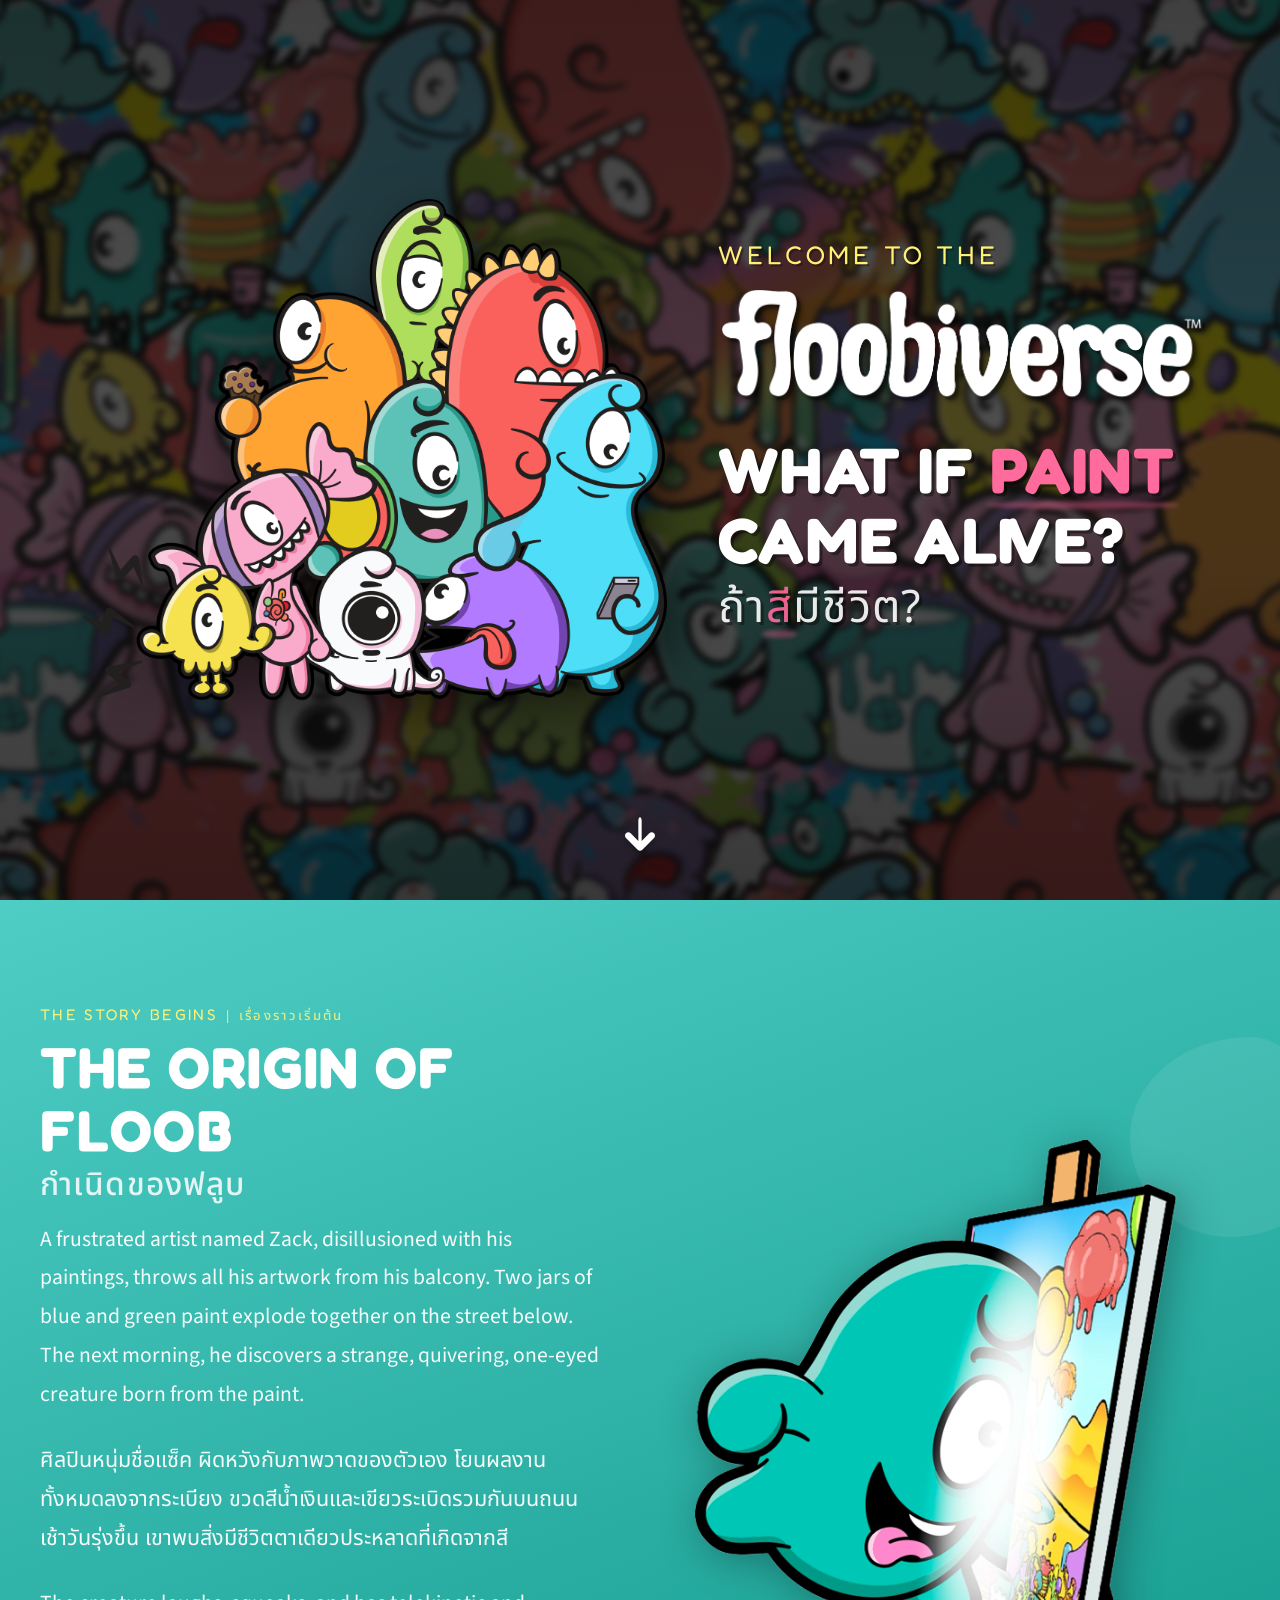
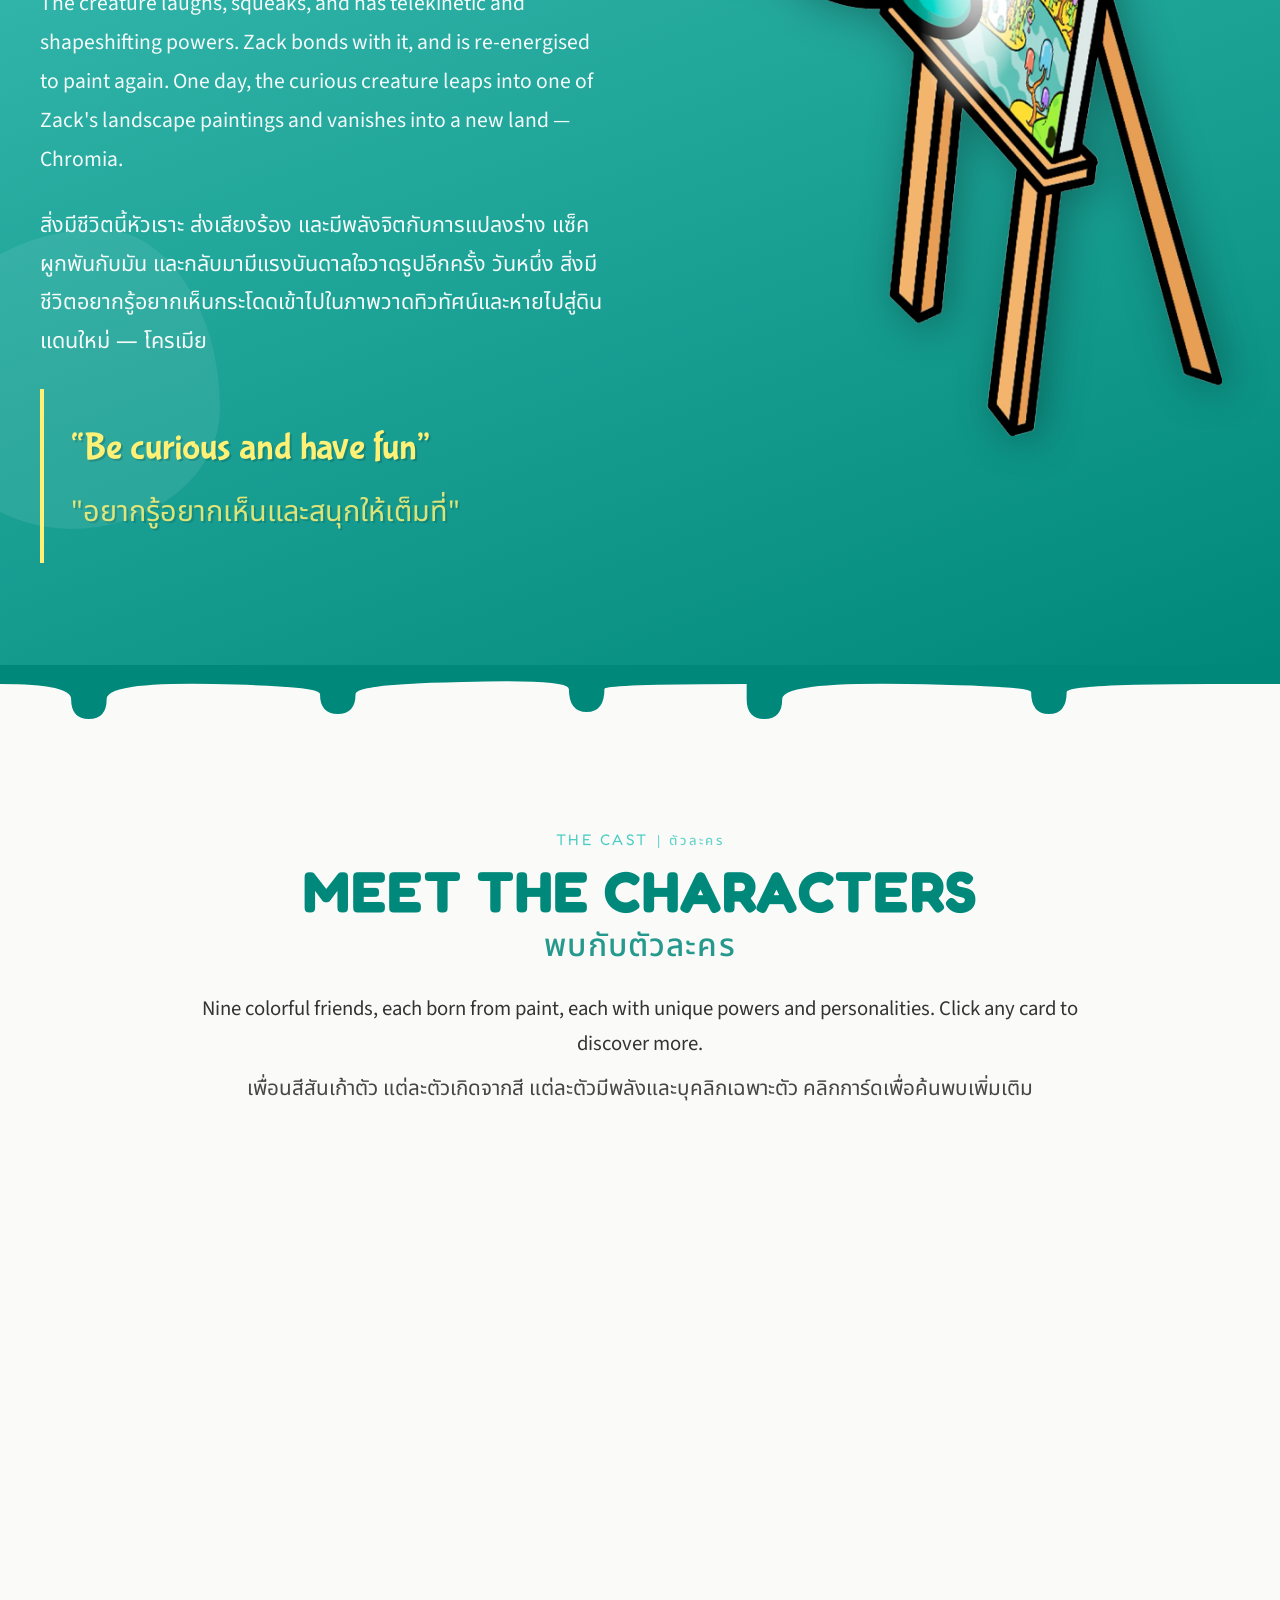
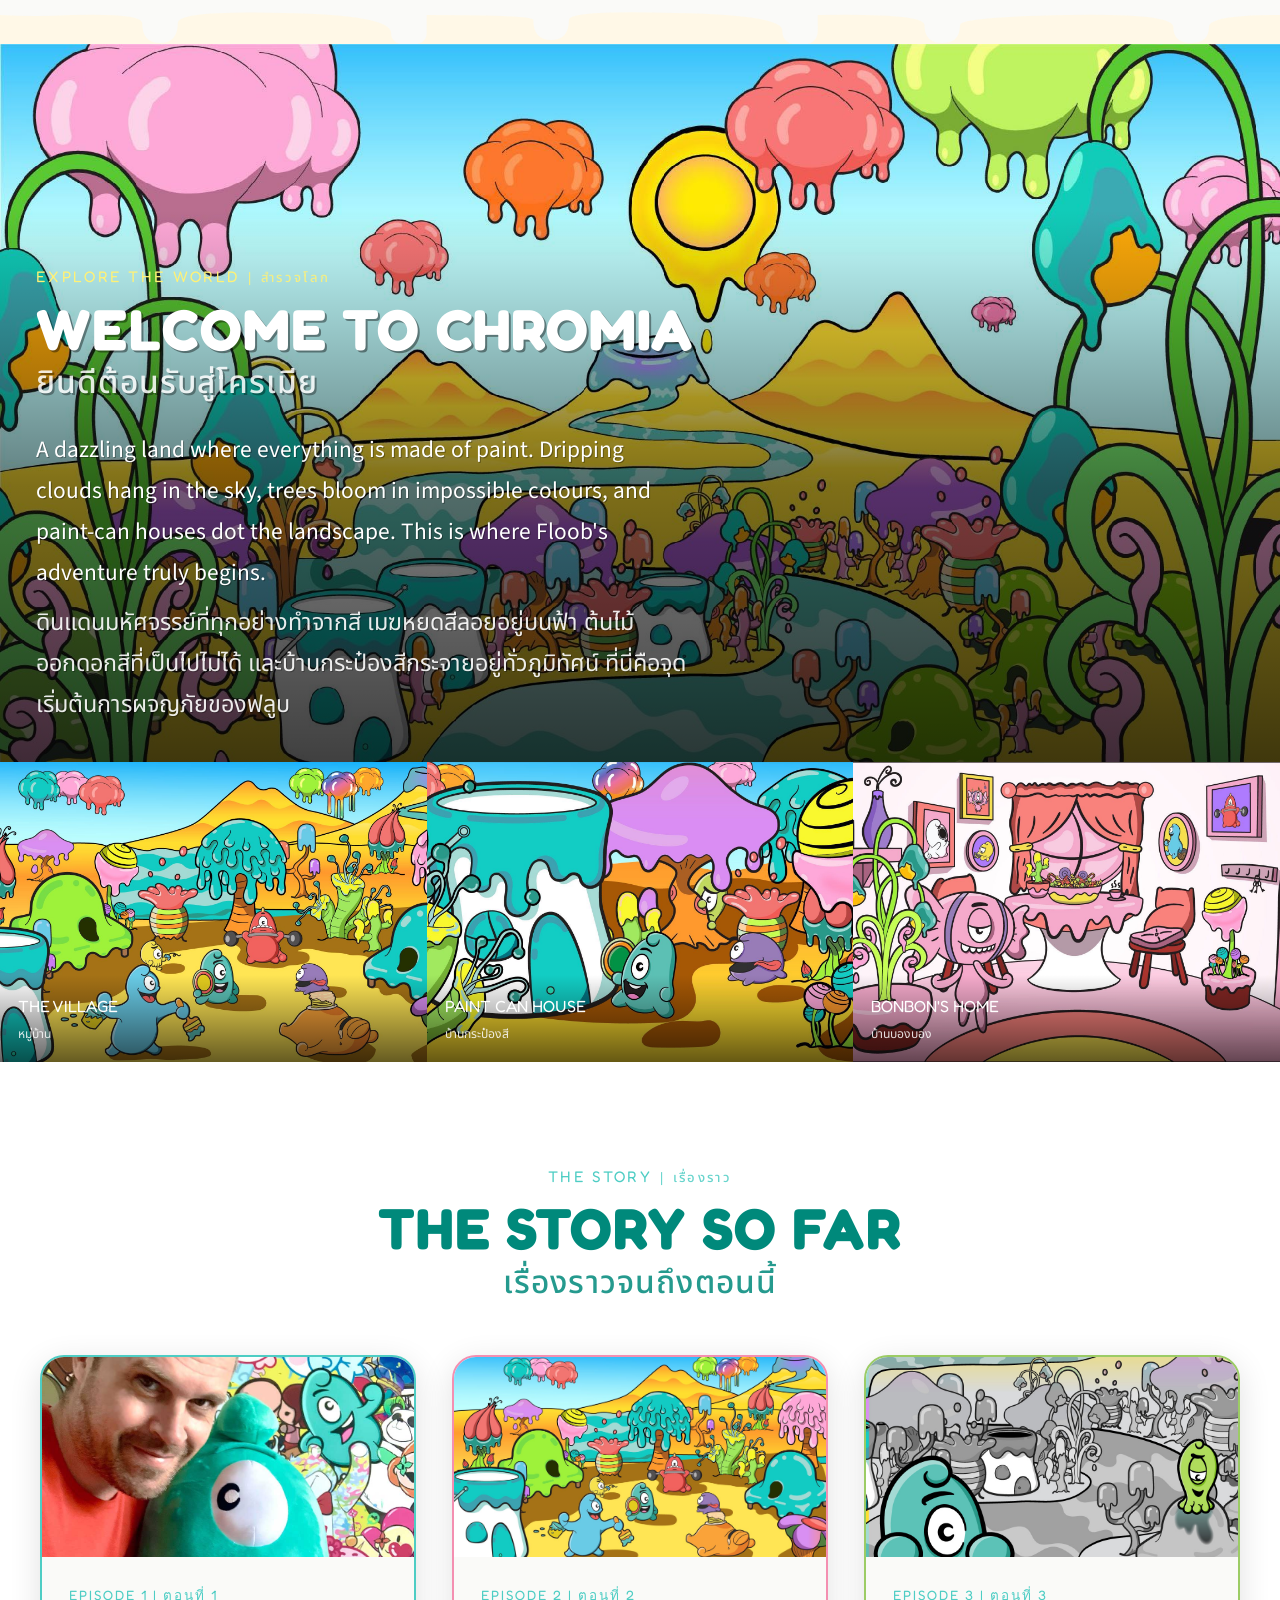
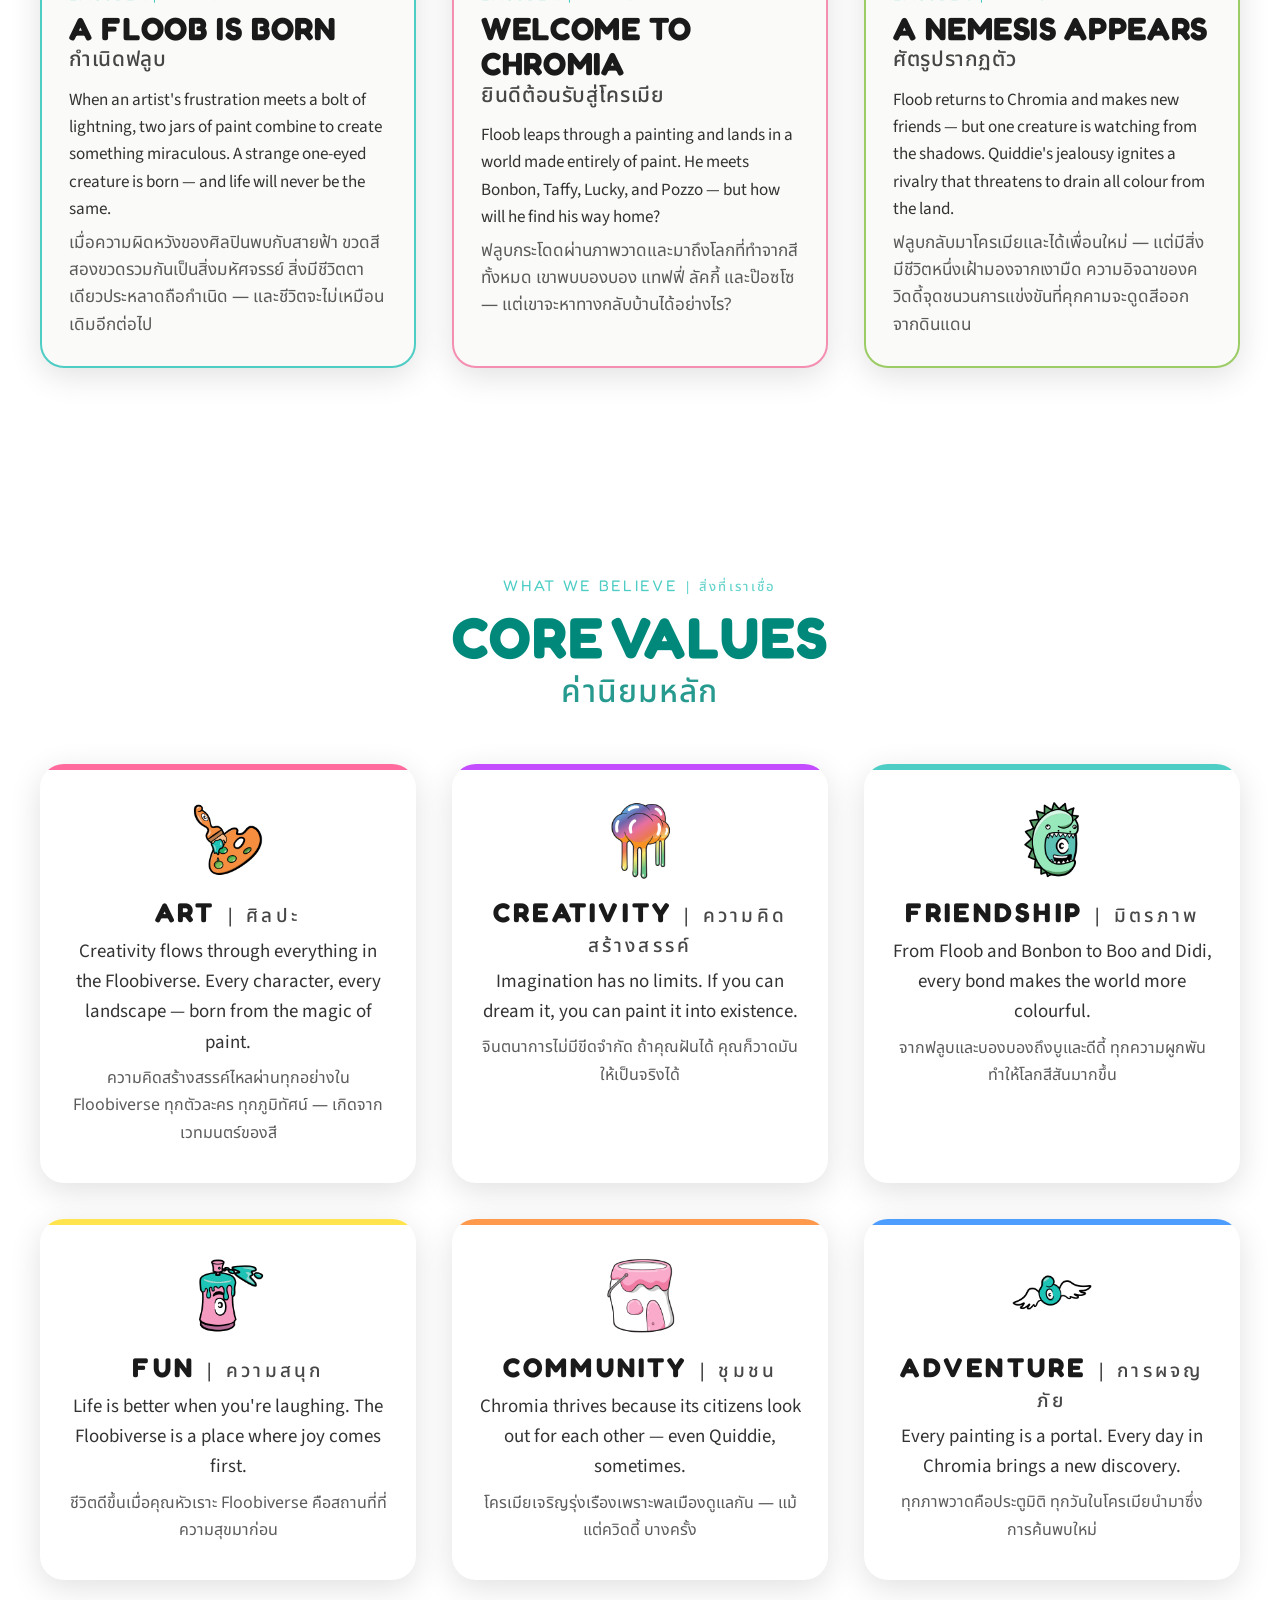
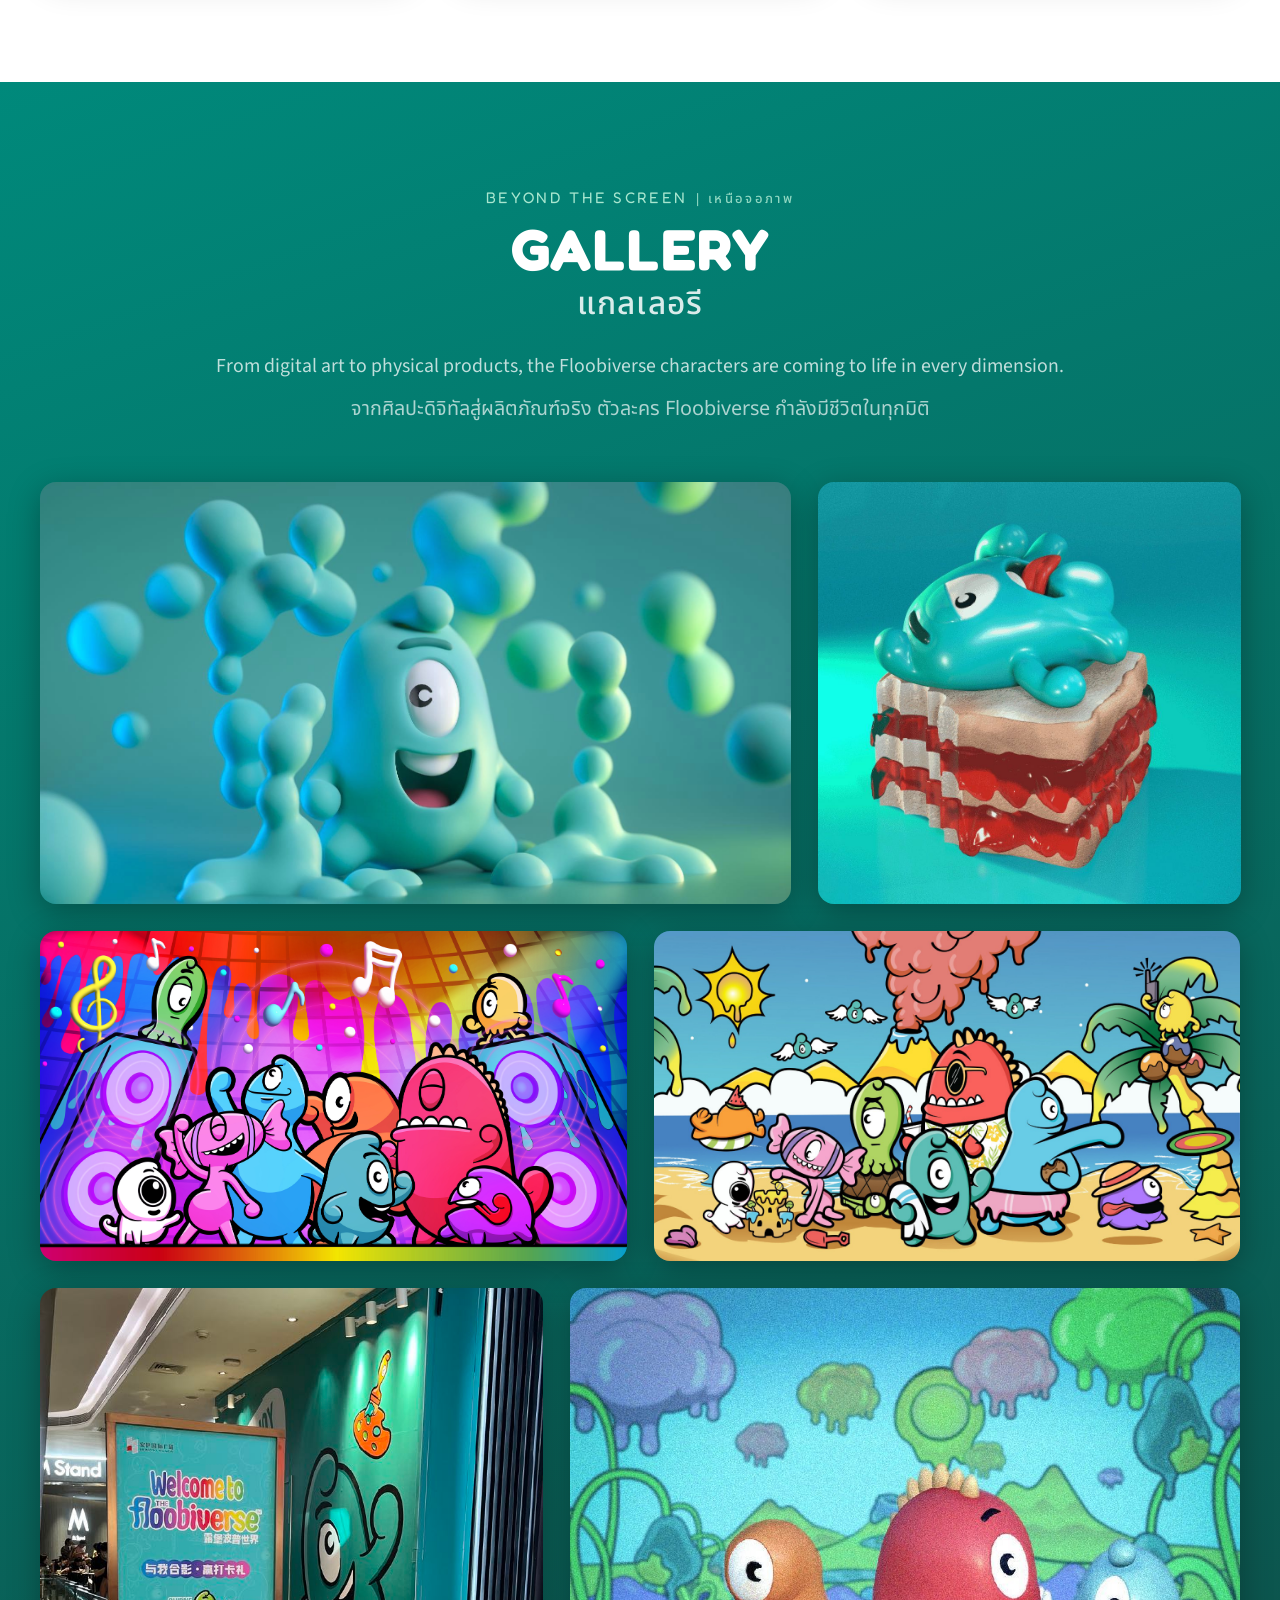
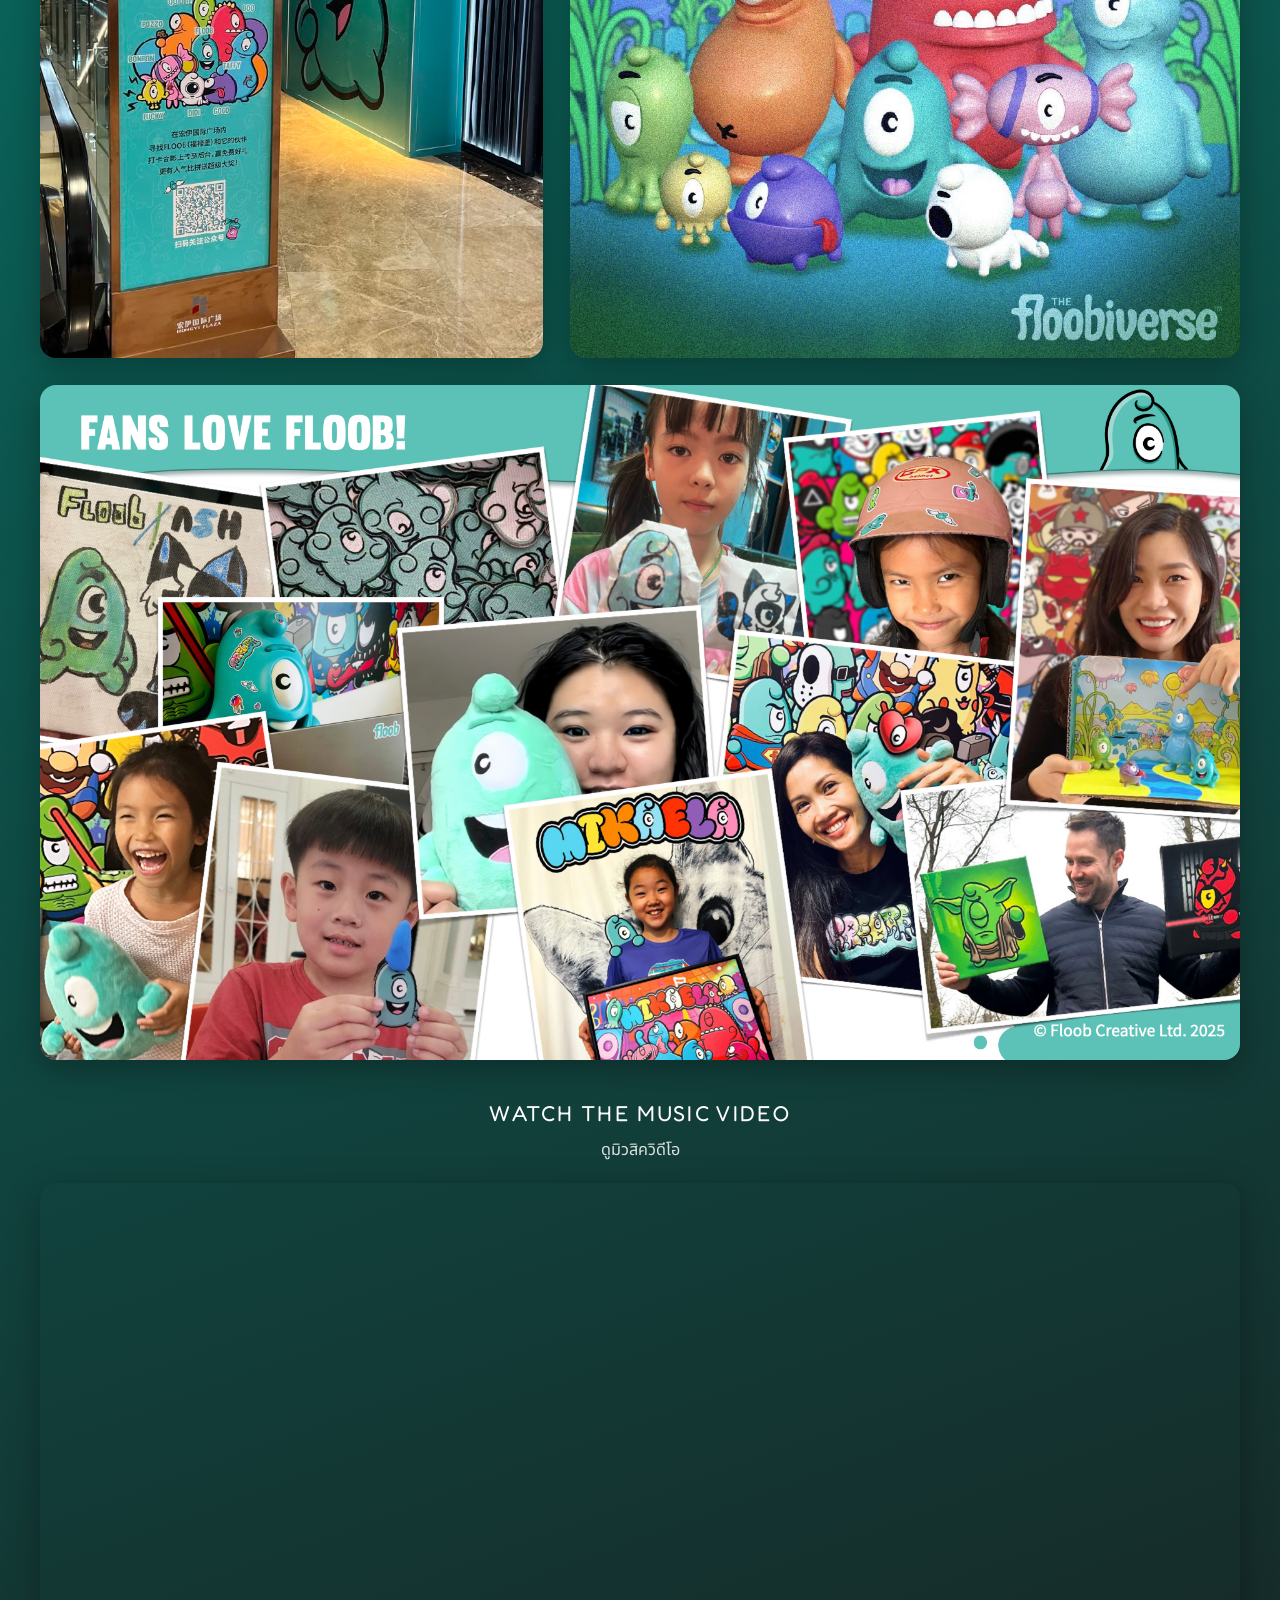
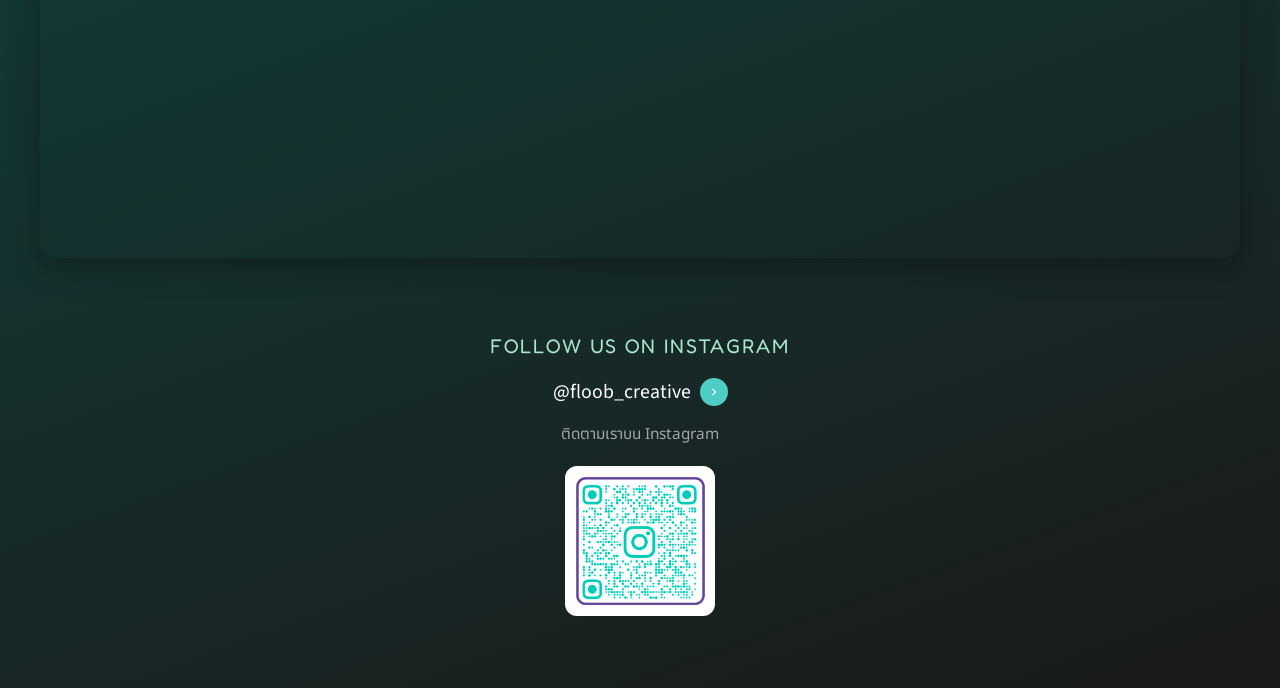
==== commit 49e37f75: "Fix I-V kerning in CREATIVITY with inline letter-spacing Added extra spacing before the V to match o" ====
--- a/index.html
+++ b/index.html
@@ -536,7 +536,7 @@
         </div>
         <div class="value-item">
           <img src="new assets/core values icons/creativity-icon.png" alt="Creativity icon" class="value-icon-img">
-          <h3>Creativity <span class="thai-value-title">| ความคิดสร้างสรรค์</span></h3>
+          <h3>Creati<span style="letter-spacing:0.15em">v</span>ity <span class="thai-value-title">| ความคิดสร้างสรรค์</span></h3>
           <p>Imagination has no limits. If you can dream it, you can paint it into existence.<br><span class="thai-text-small">จินตนาการไม่มีขีดจำกัด ถ้าคุณฝันได้ คุณก็วาดมันให้เป็นจริงได้</span></p>
         </div>
         <div class="value-item">
--- a/css/style.css
+++ b/css/style.css
@@ -423,16 +423,17 @@
   }
   .hero-left {
     order: 2;
-    justify-content: center;
     width: 100%;
     display: flex;
     justify-content: center;
+    align-items: center;
   }
   .hero-group-img {
-    width: 90%;
-    max-width: 400px;
+    width: 85%;
+    max-width: 380px;
     max-height: 50vh;
     margin: 0 auto;
+    display: block;
   }
   .hero-logo {
     width: 90vw; /* Almost full viewport width */
@@ -1107,6 +1108,7 @@
   font-size: 1.5rem; /* Increased from 1.3rem */
   text-transform: uppercase;
   margin-bottom: 0.5rem;
+  letter-spacing: 0.12em; /* Increased spacing to fix I-V kerning in CREATIVITY */
 }
 
 /* G13: Increased value description text size */
@@ -1547,6 +1549,29 @@
     border-top: 3px solid var(--lucky-yellow);
     padding-top: 1rem;
     width: 90%;
+  }
+
+  /* Chromia panorama - taller on mobile, zoom into center */
+  .chromia-panorama {
+    height: 80vh; /* Fixed height on mobile */
+    min-height: 600px;
+  }
+
+  .chromia-panorama img {
+    width: 100%;
+    height: 100%;
+    object-fit: cover;
+    object-position: center center; /* Zoom into center of image */
+  }
+
+  .chromia-text-overlay {
+    min-height: 60%;
+    padding: 2rem 1.5rem 1.5rem;
+  }
+
+  .chromia-text-overlay p {
+    font-size: 1rem;
+    line-height: 1.6;
   }
 
   /* Characters - single column, taller cards */
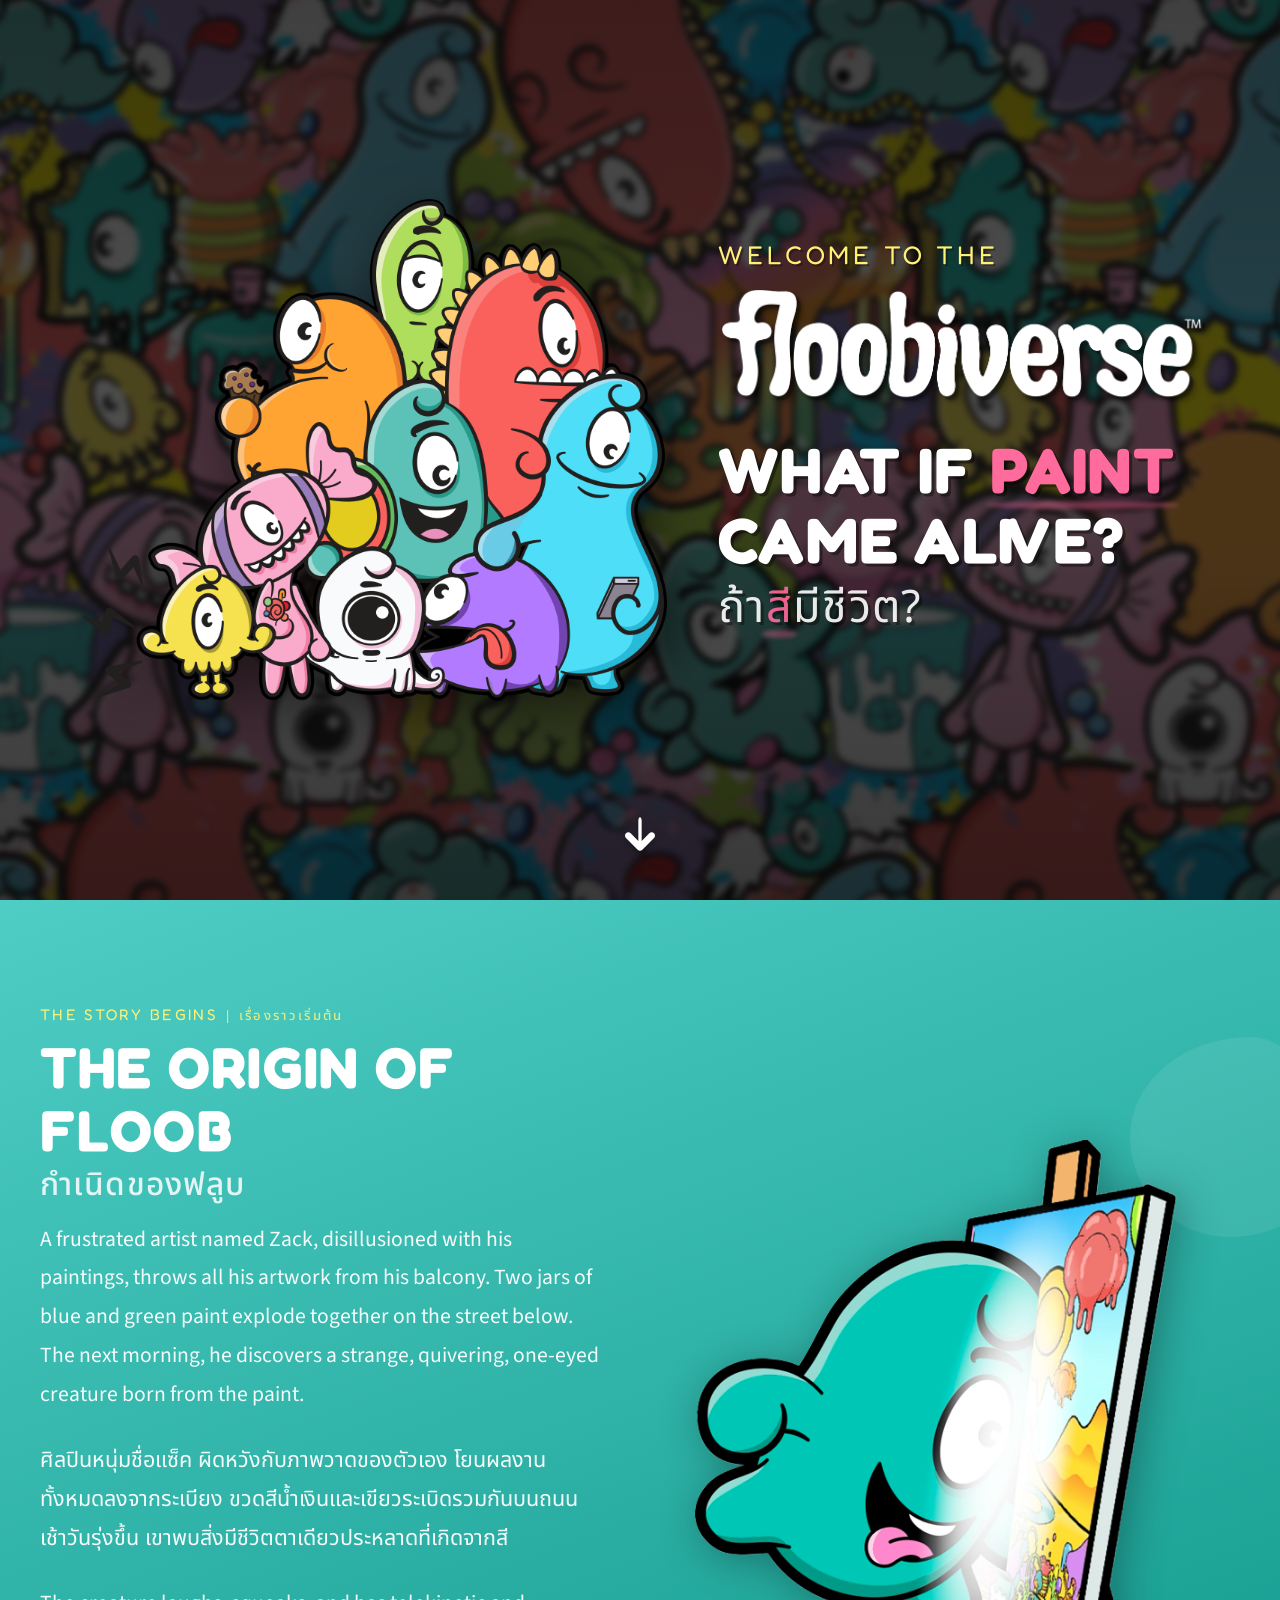
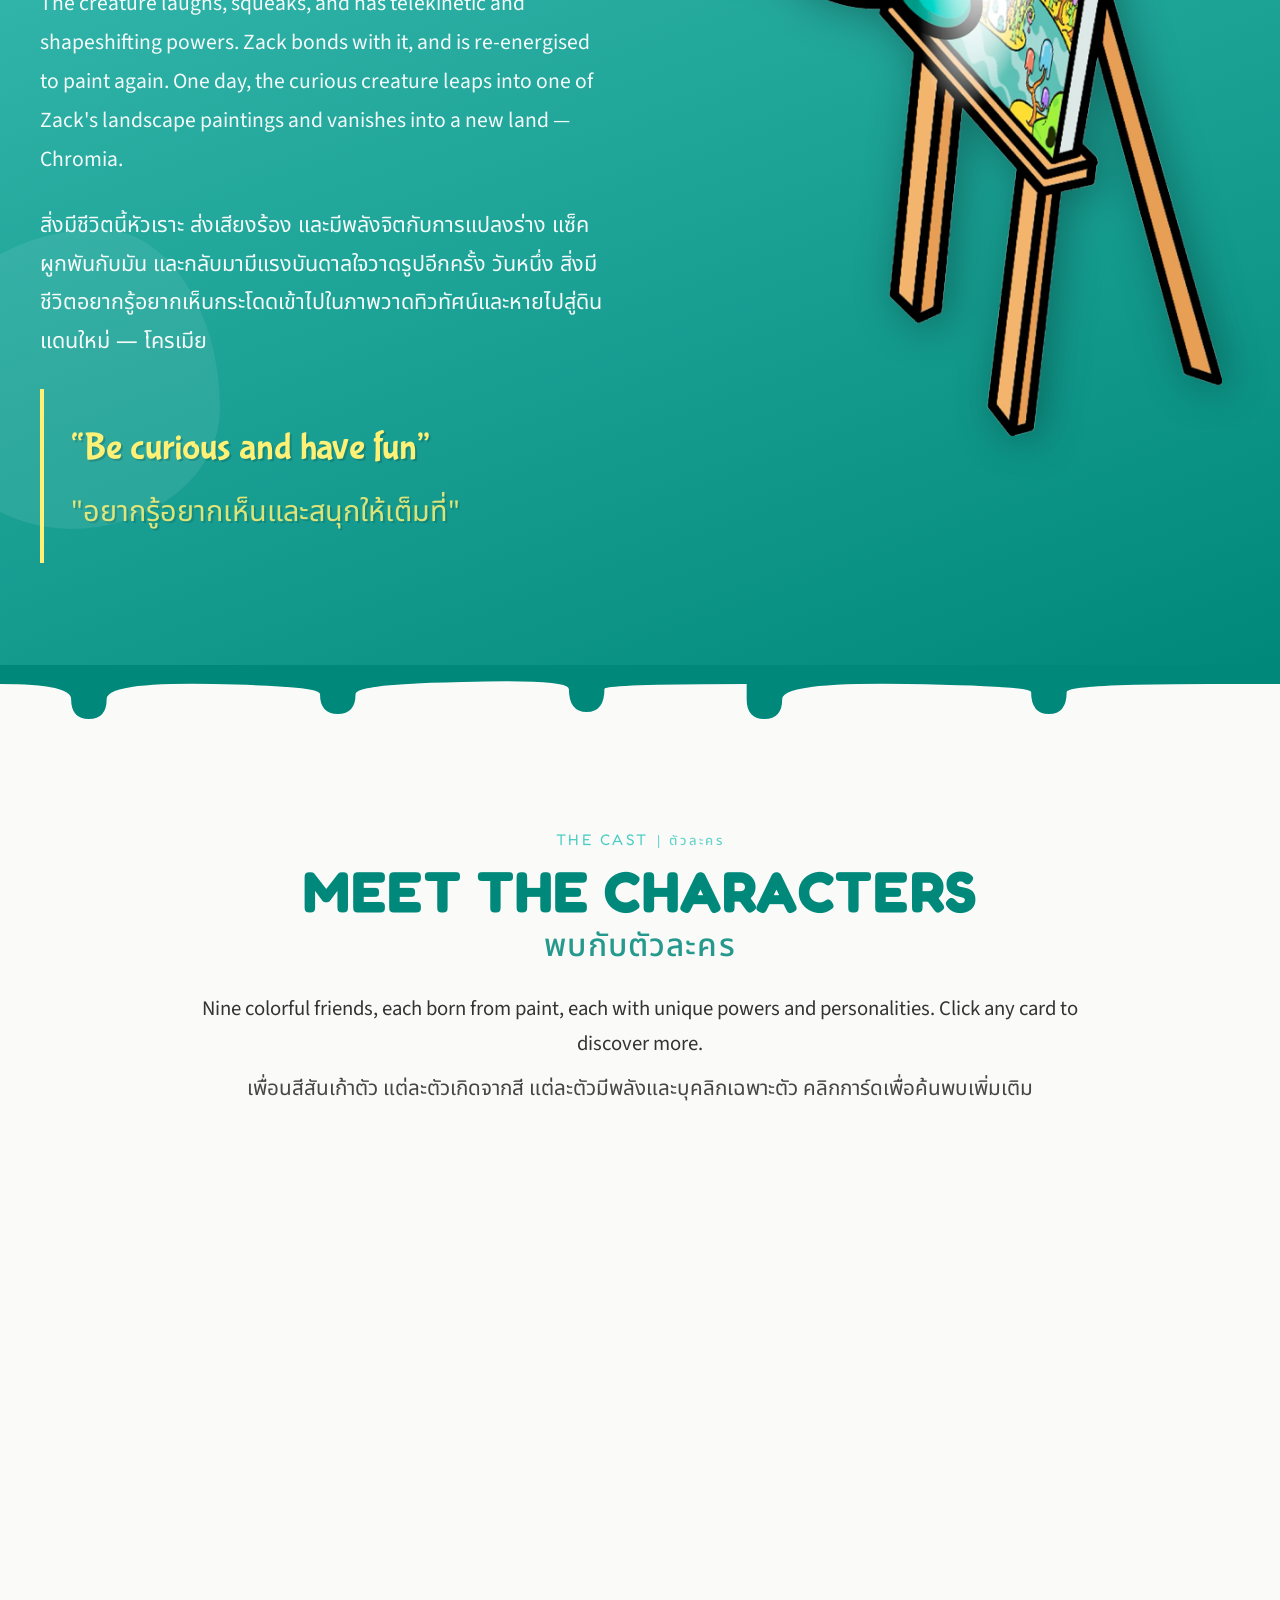
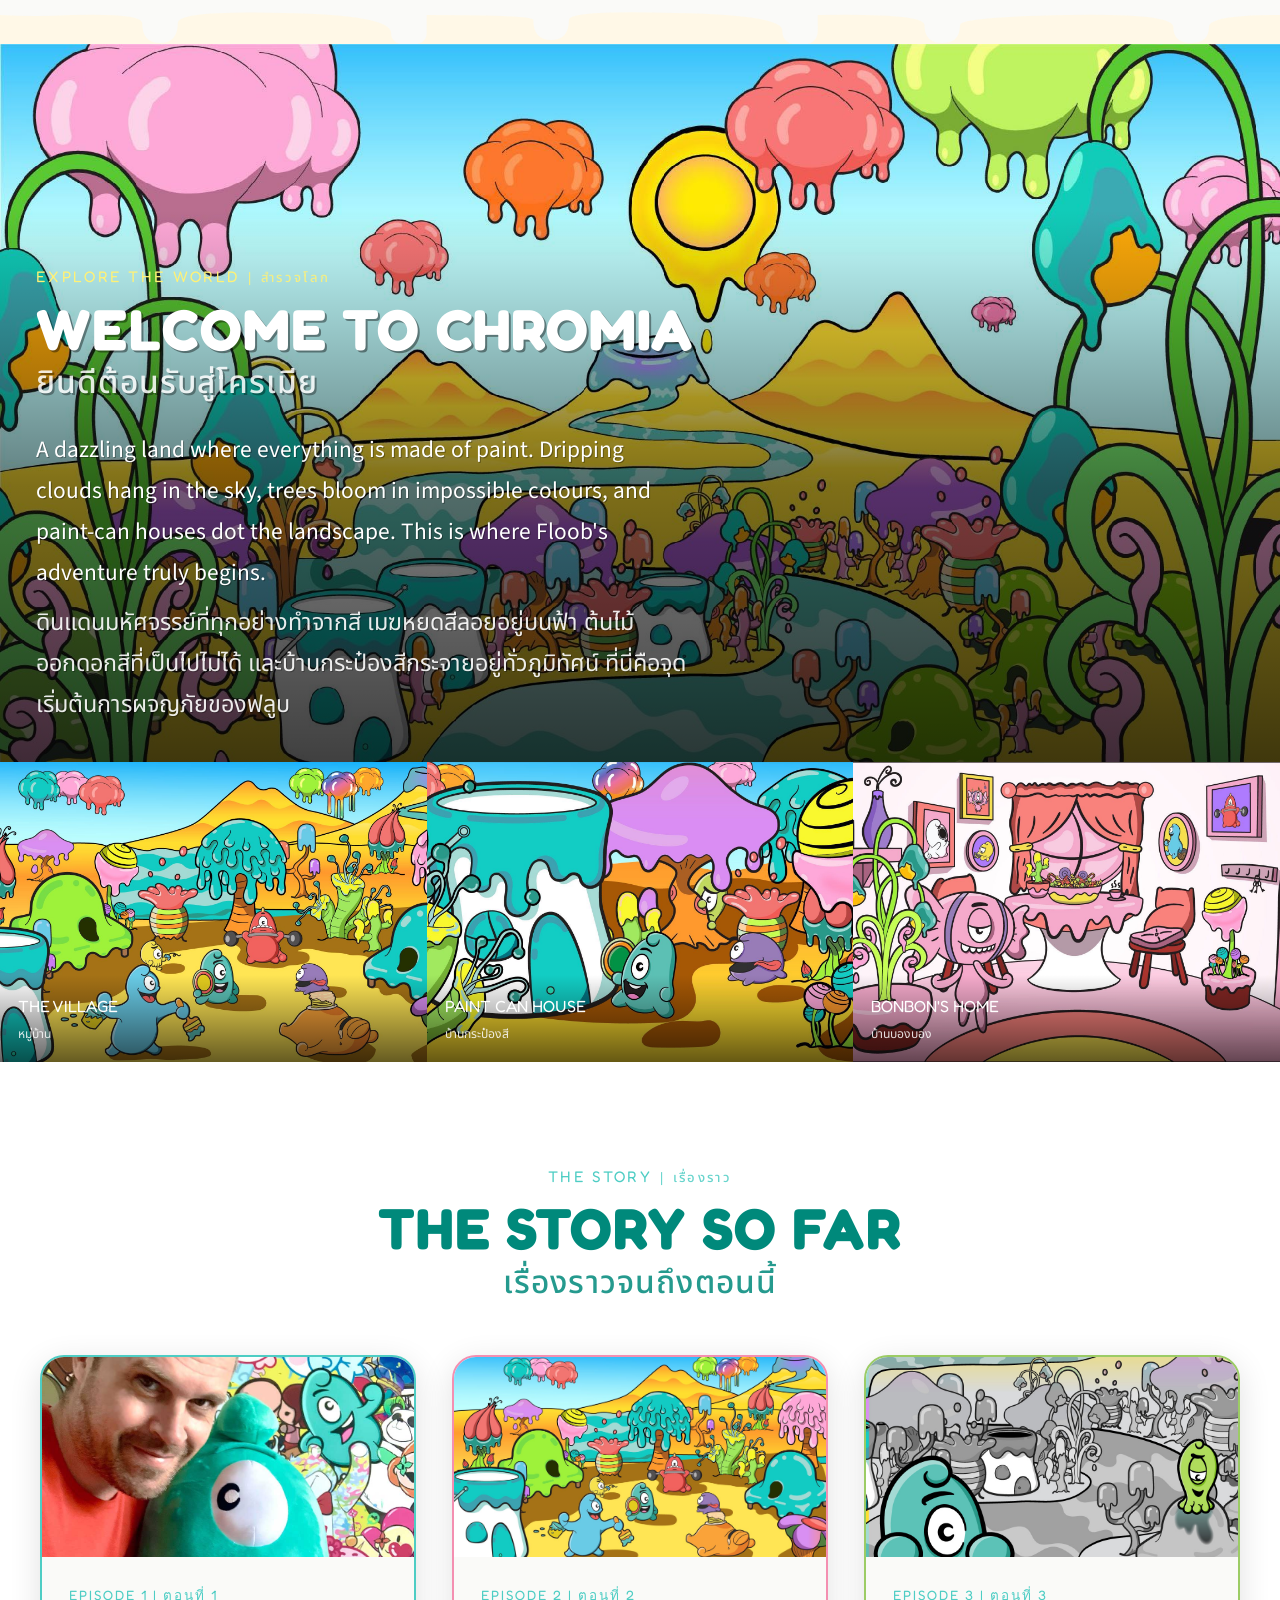
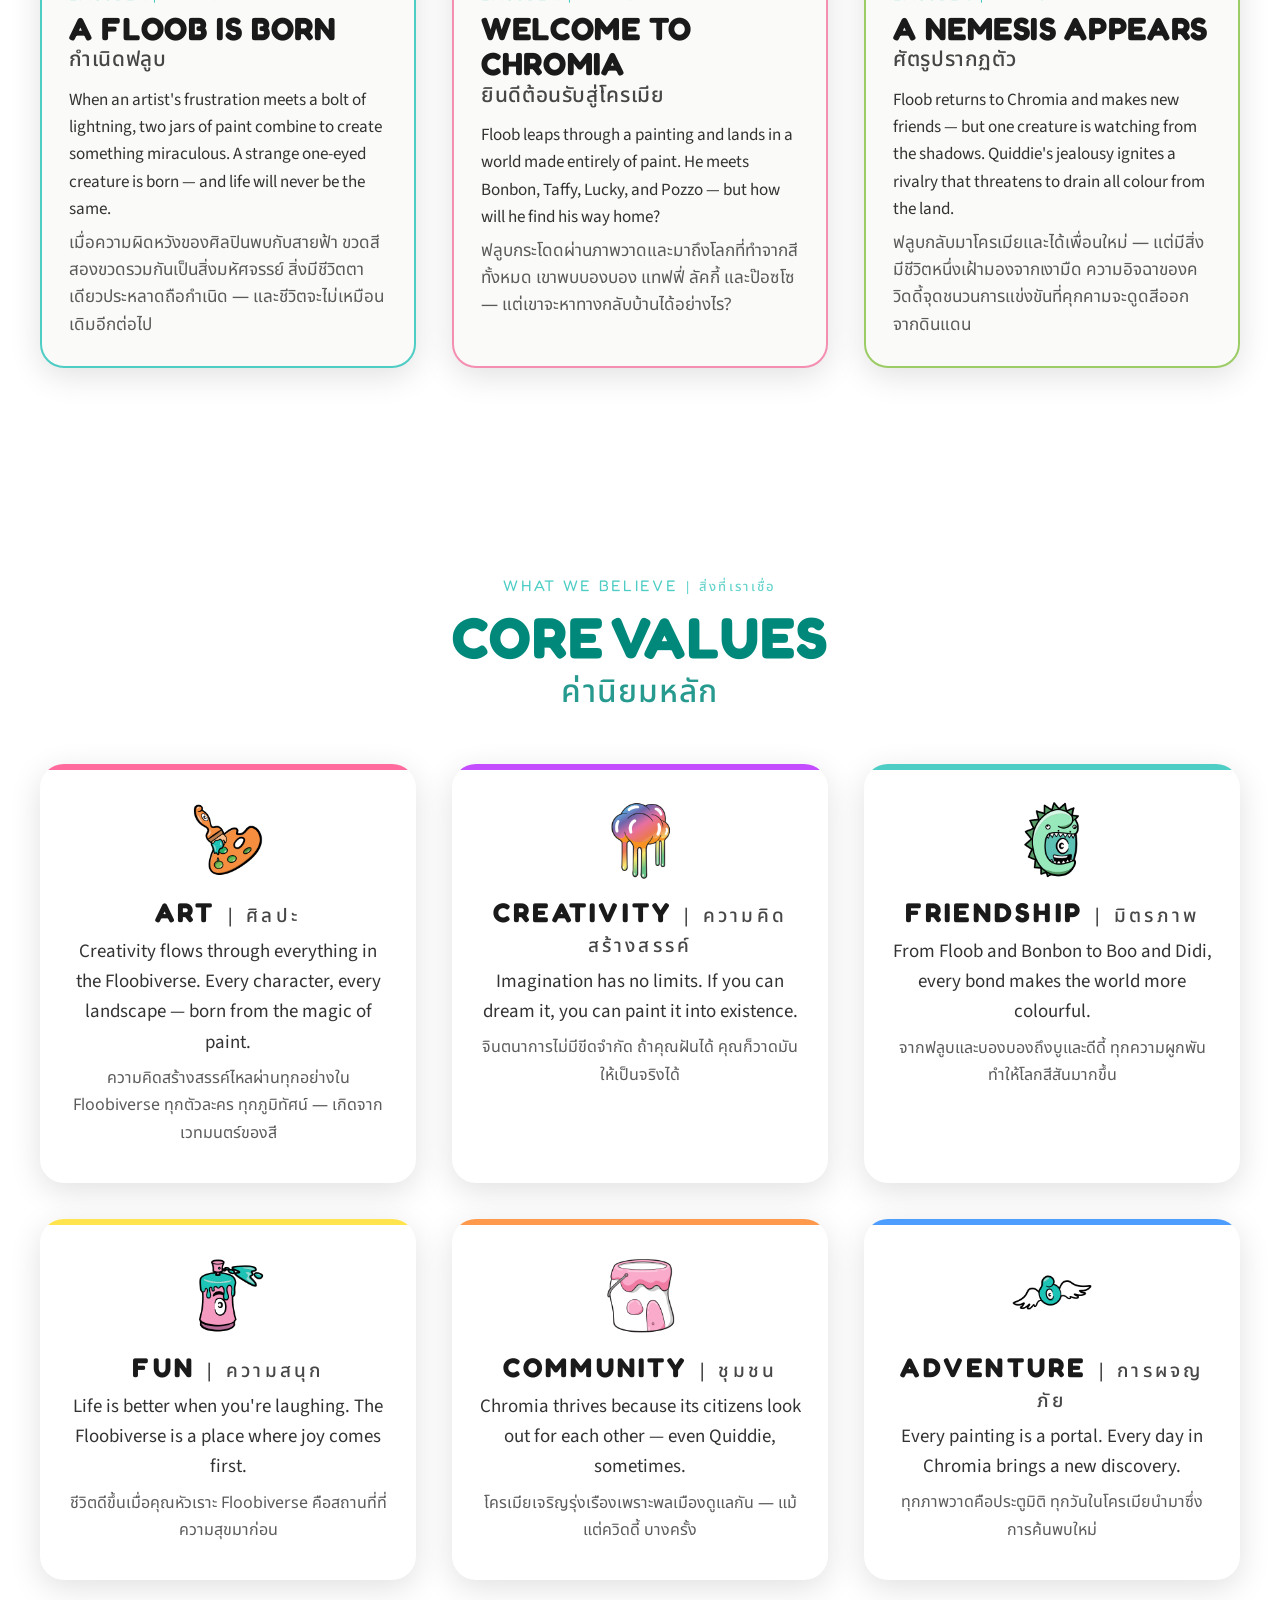
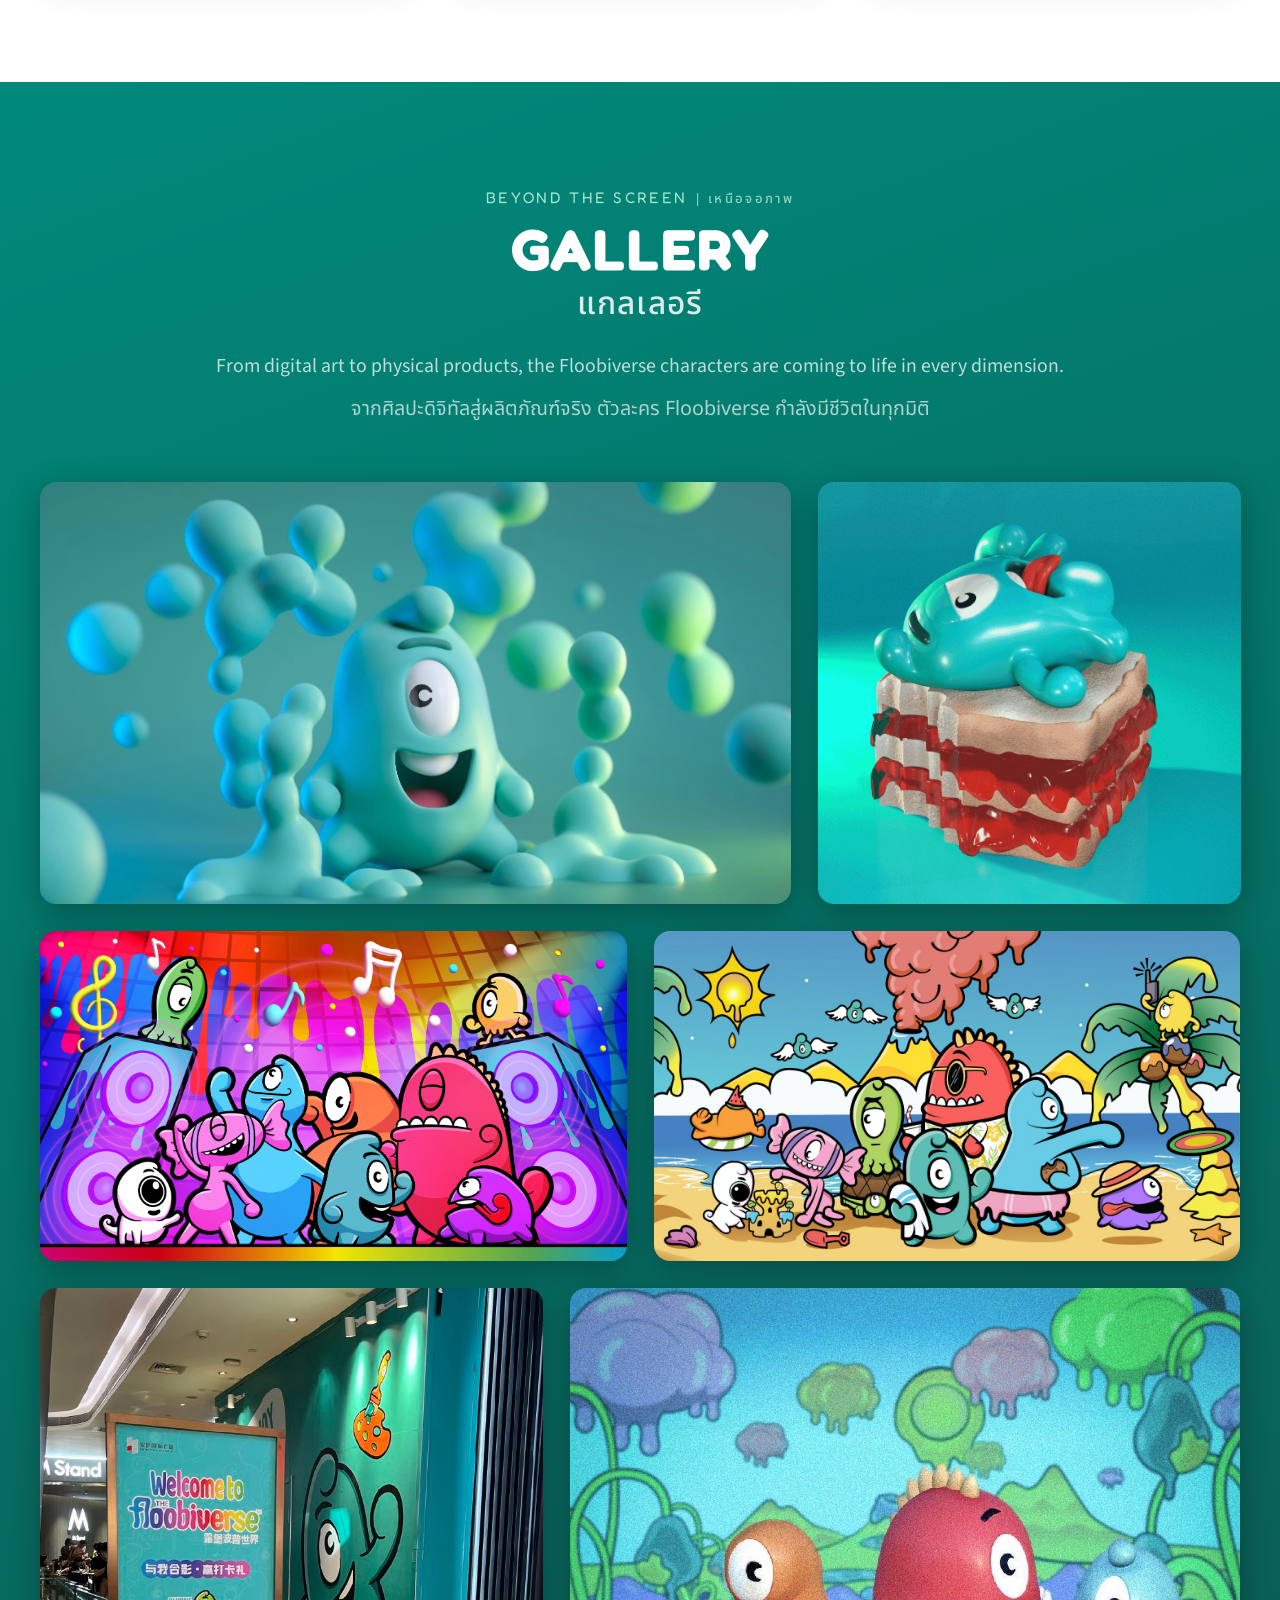
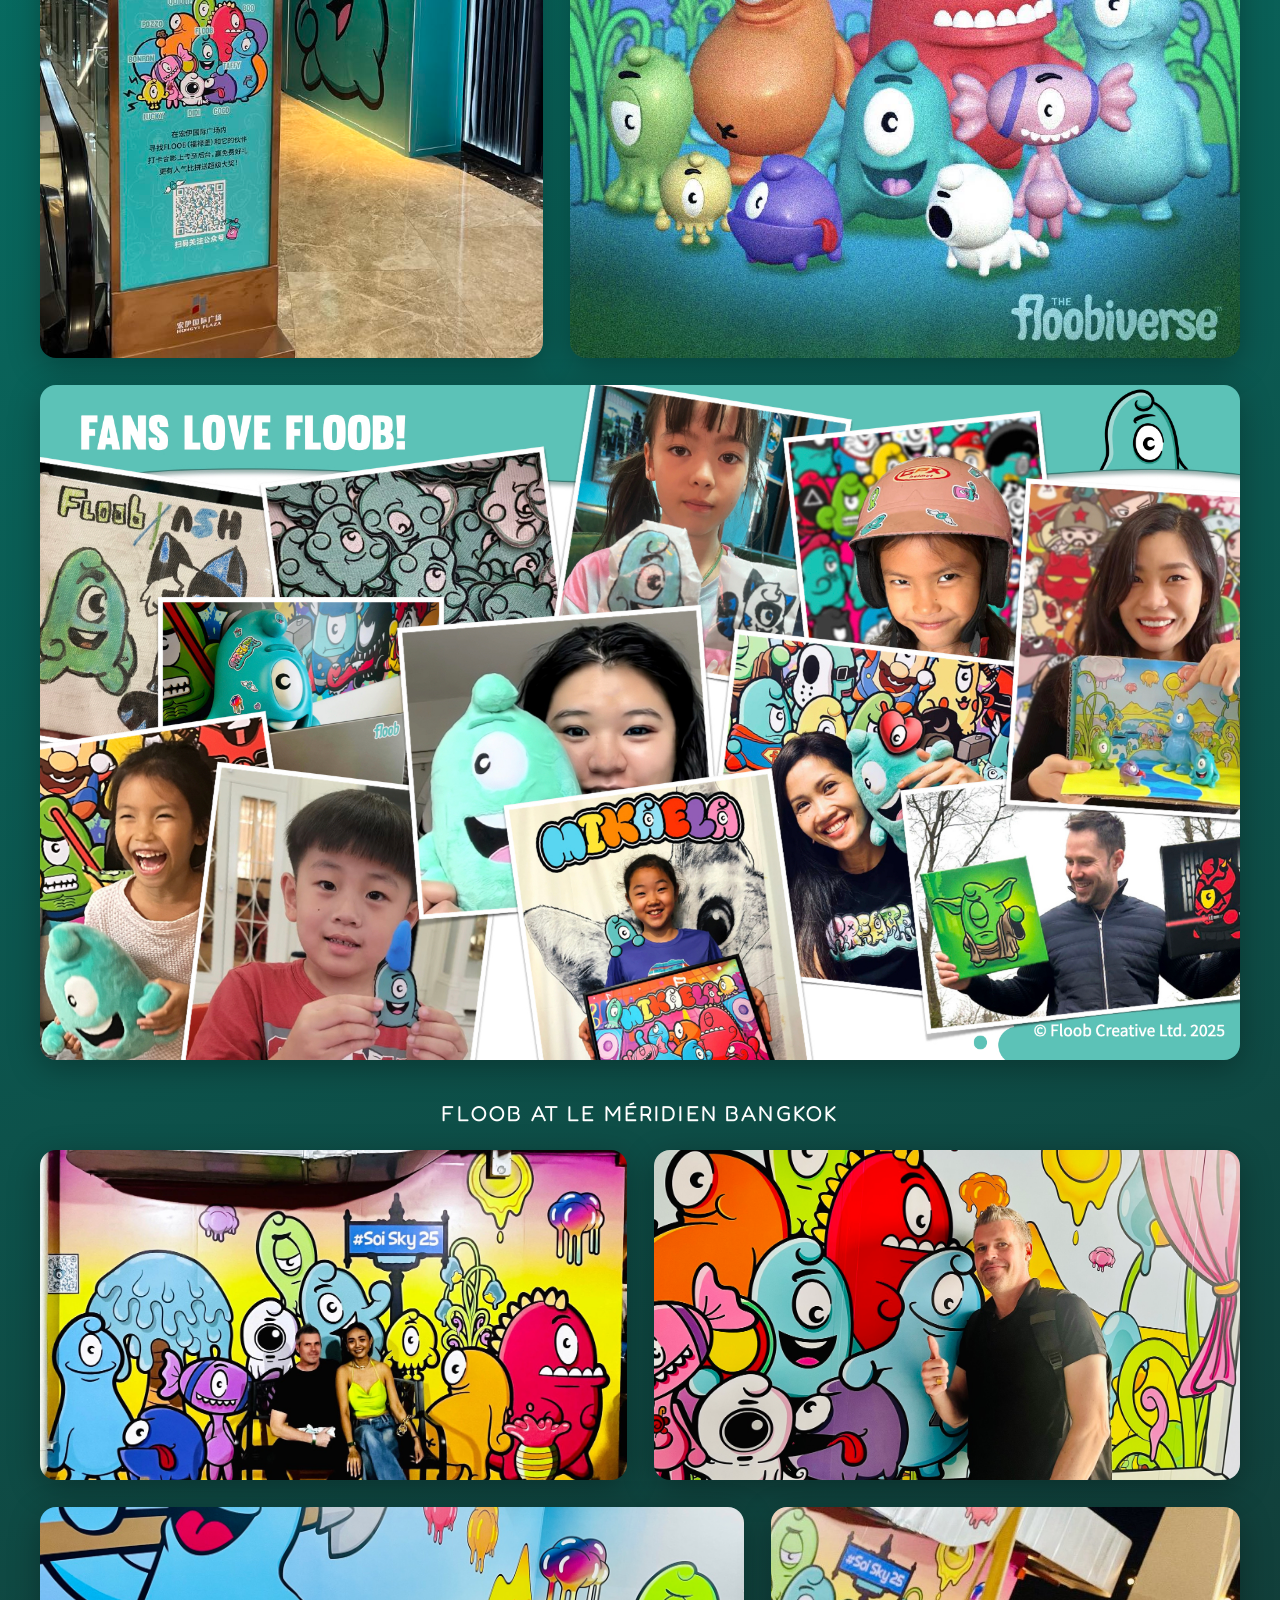
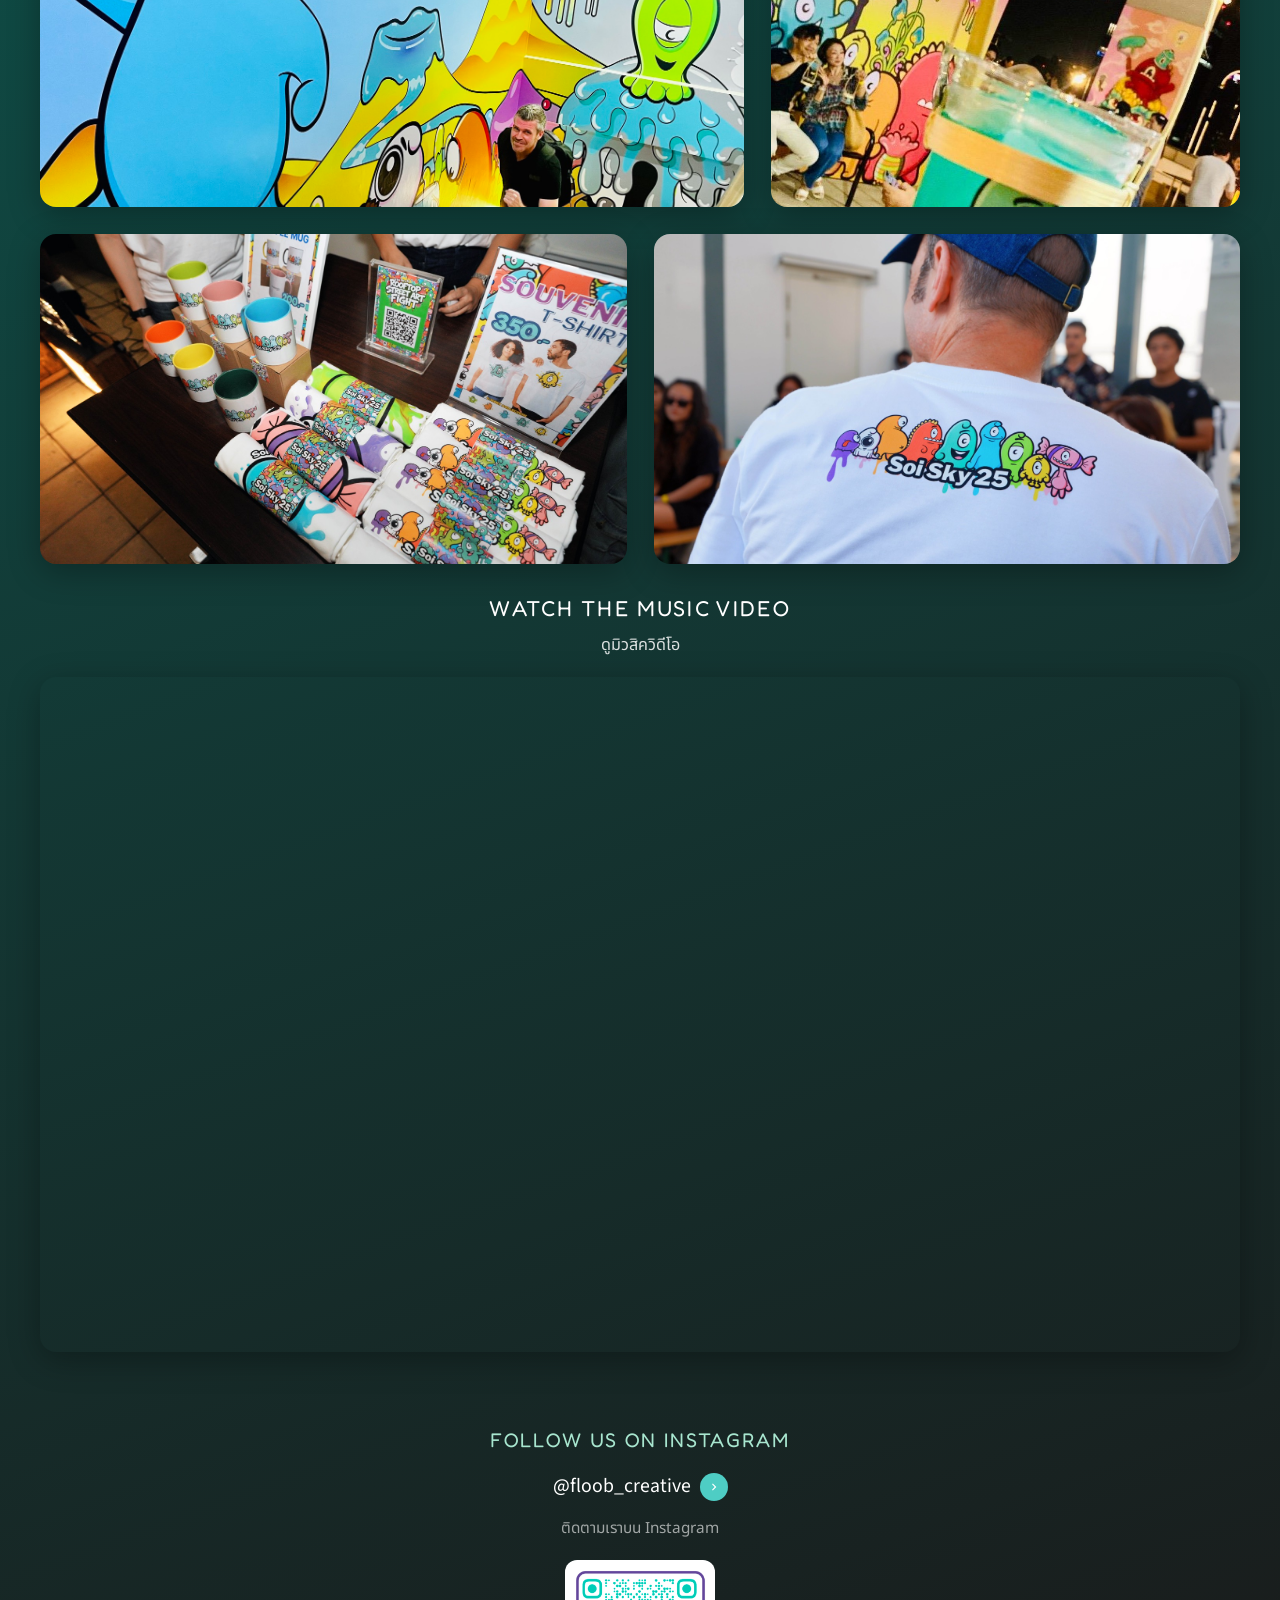
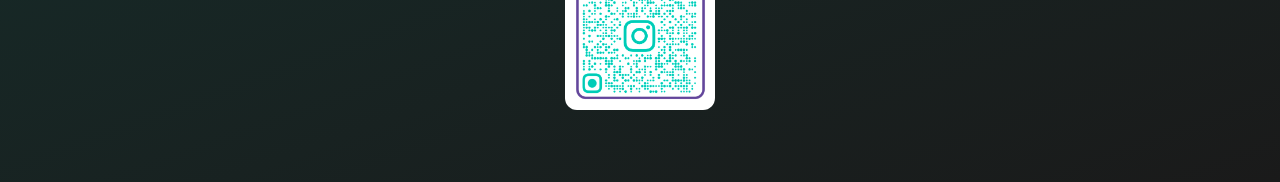
==== commit 2fdc0379: "Add Le Méridien Bangkok gallery section (6 photos, bento layout) Co-Authored-By: Claude Opus 4.8 <no" ====
--- a/index.html
+++ b/index.html
@@ -612,6 +612,35 @@
         </div>
       </div>
 
+      <!-- Row 5: Le Méridien Bangkok install (real photos) -->
+      <p class="gallery-video-label">Floob at Le Méridien Bangkok</p>
+      <div class="gallery-row-wide">
+        <div class="gallery-item">
+          <img src="assets/images/events/le-meridien-1.jpg" alt="Floob characters installed at Le Méridien Bangkok" loading="lazy">
+        </div>
+        <div class="gallery-item">
+          <img src="assets/images/events/le-meridien-2.jpg" alt="Floob artwork at Le Méridien Bangkok" loading="lazy">
+        </div>
+      </div>
+
+      <div class="gallery-row-bigport">
+        <div class="gallery-item">
+          <img src="assets/images/events/le-meridien-3.jpg" alt="Floob mural and characters at Le Méridien Bangkok" loading="lazy">
+        </div>
+        <div class="gallery-item">
+          <img src="assets/images/events/le-meridien-4.jpg" alt="Floob artwork detail at Le Méridien Bangkok" loading="lazy">
+        </div>
+      </div>
+
+      <div class="gallery-row-wide">
+        <div class="gallery-item">
+          <img src="assets/images/events/le-meridien-5.jpg" alt="Floob installation at Le Méridien Bangkok" loading="lazy">
+        </div>
+        <div class="gallery-item">
+          <img src="assets/images/events/le-meridien-6.jpg" alt="Floob characters at Le Méridien Bangkok" loading="lazy">
+        </div>
+      </div>
+
       <!-- YouTube embed -->
       <p class="gallery-video-label">Watch the Music Video<br><span class="thai-text-small">ดูมิวสิควิดีโอ</span></p>
       <div class="gallery-video-container">
--- a/css/style.css
+++ b/css/style.css
@@ -1227,6 +1227,19 @@
   aspect-ratio: 1/1; /* group-3d is 979x979 */
 }
 
+/* Le Meridien row: landscape + portrait side by side, scaled to match other tiles */
+.gallery-row-bigport {
+  display: grid;
+  grid-template-columns: 1.5fr 1fr;
+  gap: 1.5rem;
+  margin-bottom: 1.5rem;
+}
+.gallery-row-bigport .gallery-item { height: 300px; }
+@media (max-width: 768px) {
+  .gallery-row-bigport { grid-template-columns: 1fr; }
+  .gallery-row-bigport .gallery-item { height: 240px; }
+}
+
 /* Row 4: Full-width 16:9 fans image */
 .gallery-row-full {
   margin-bottom: 2rem;
